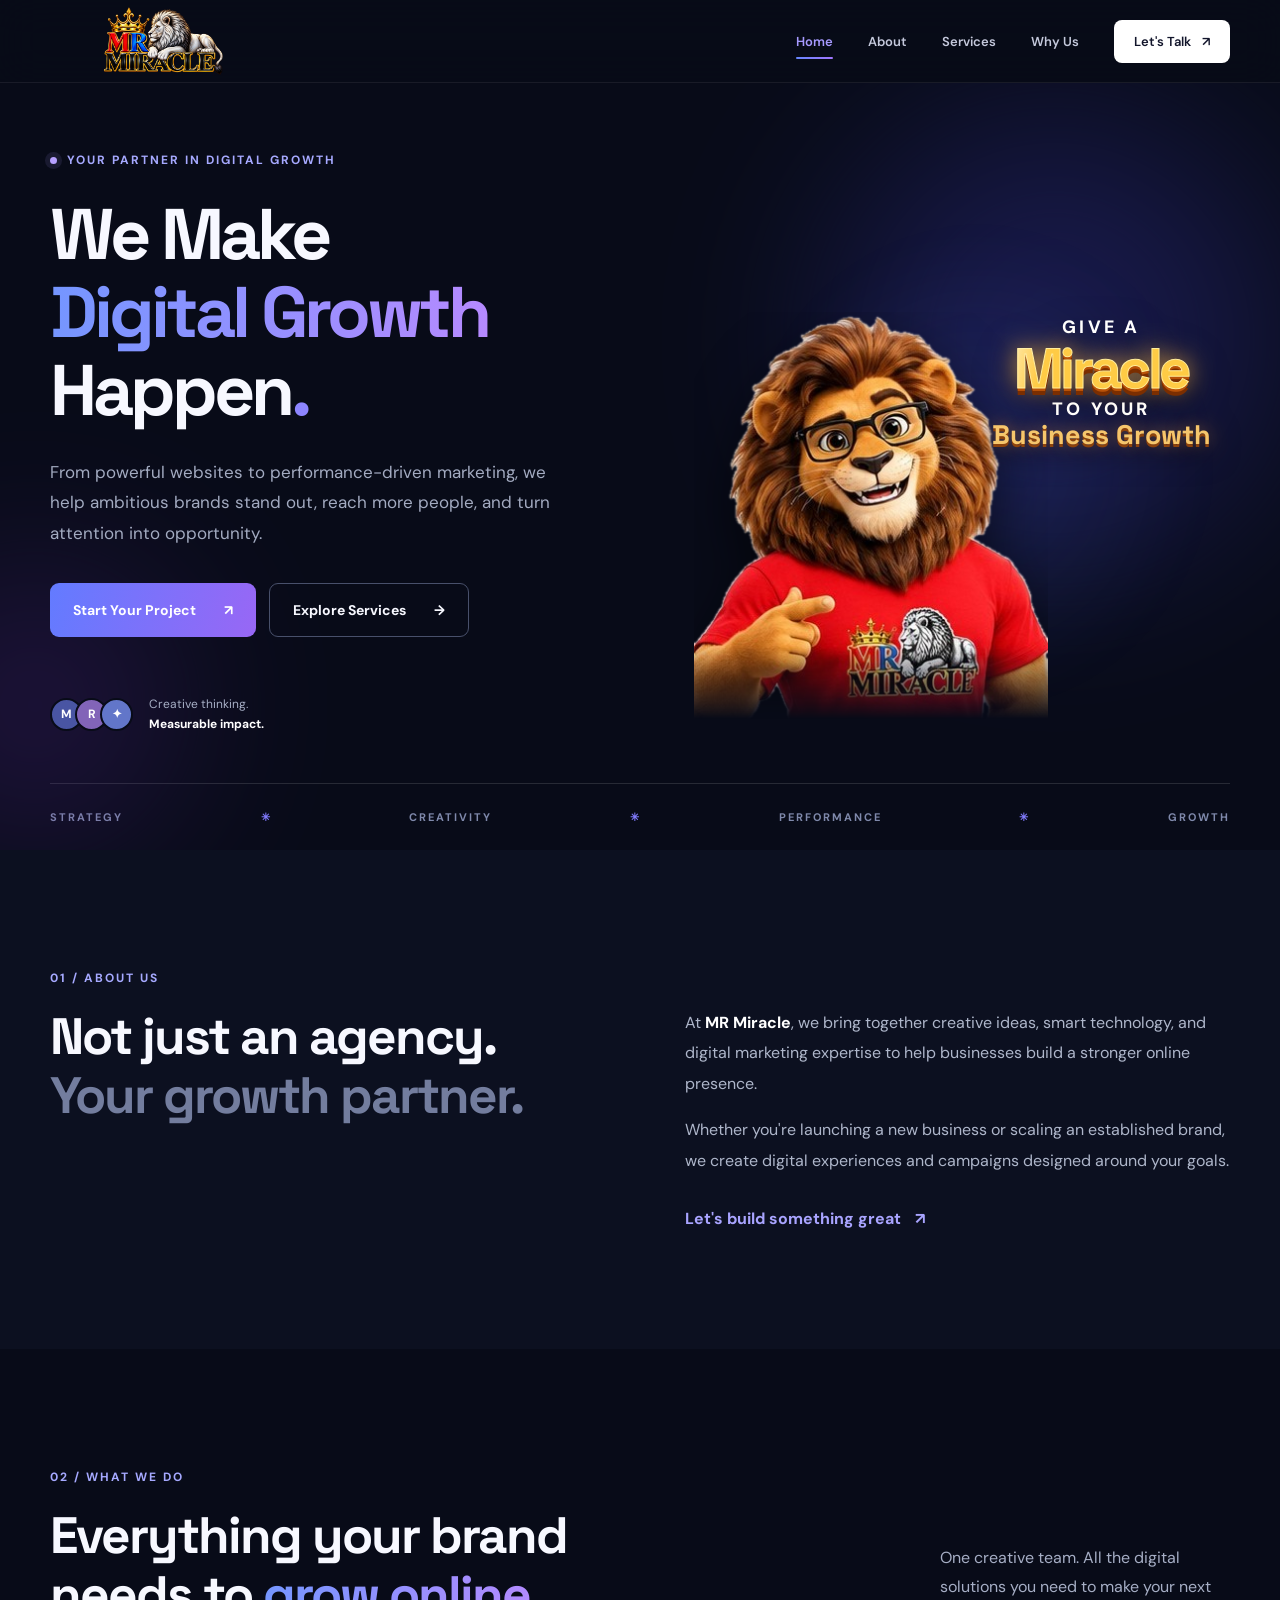
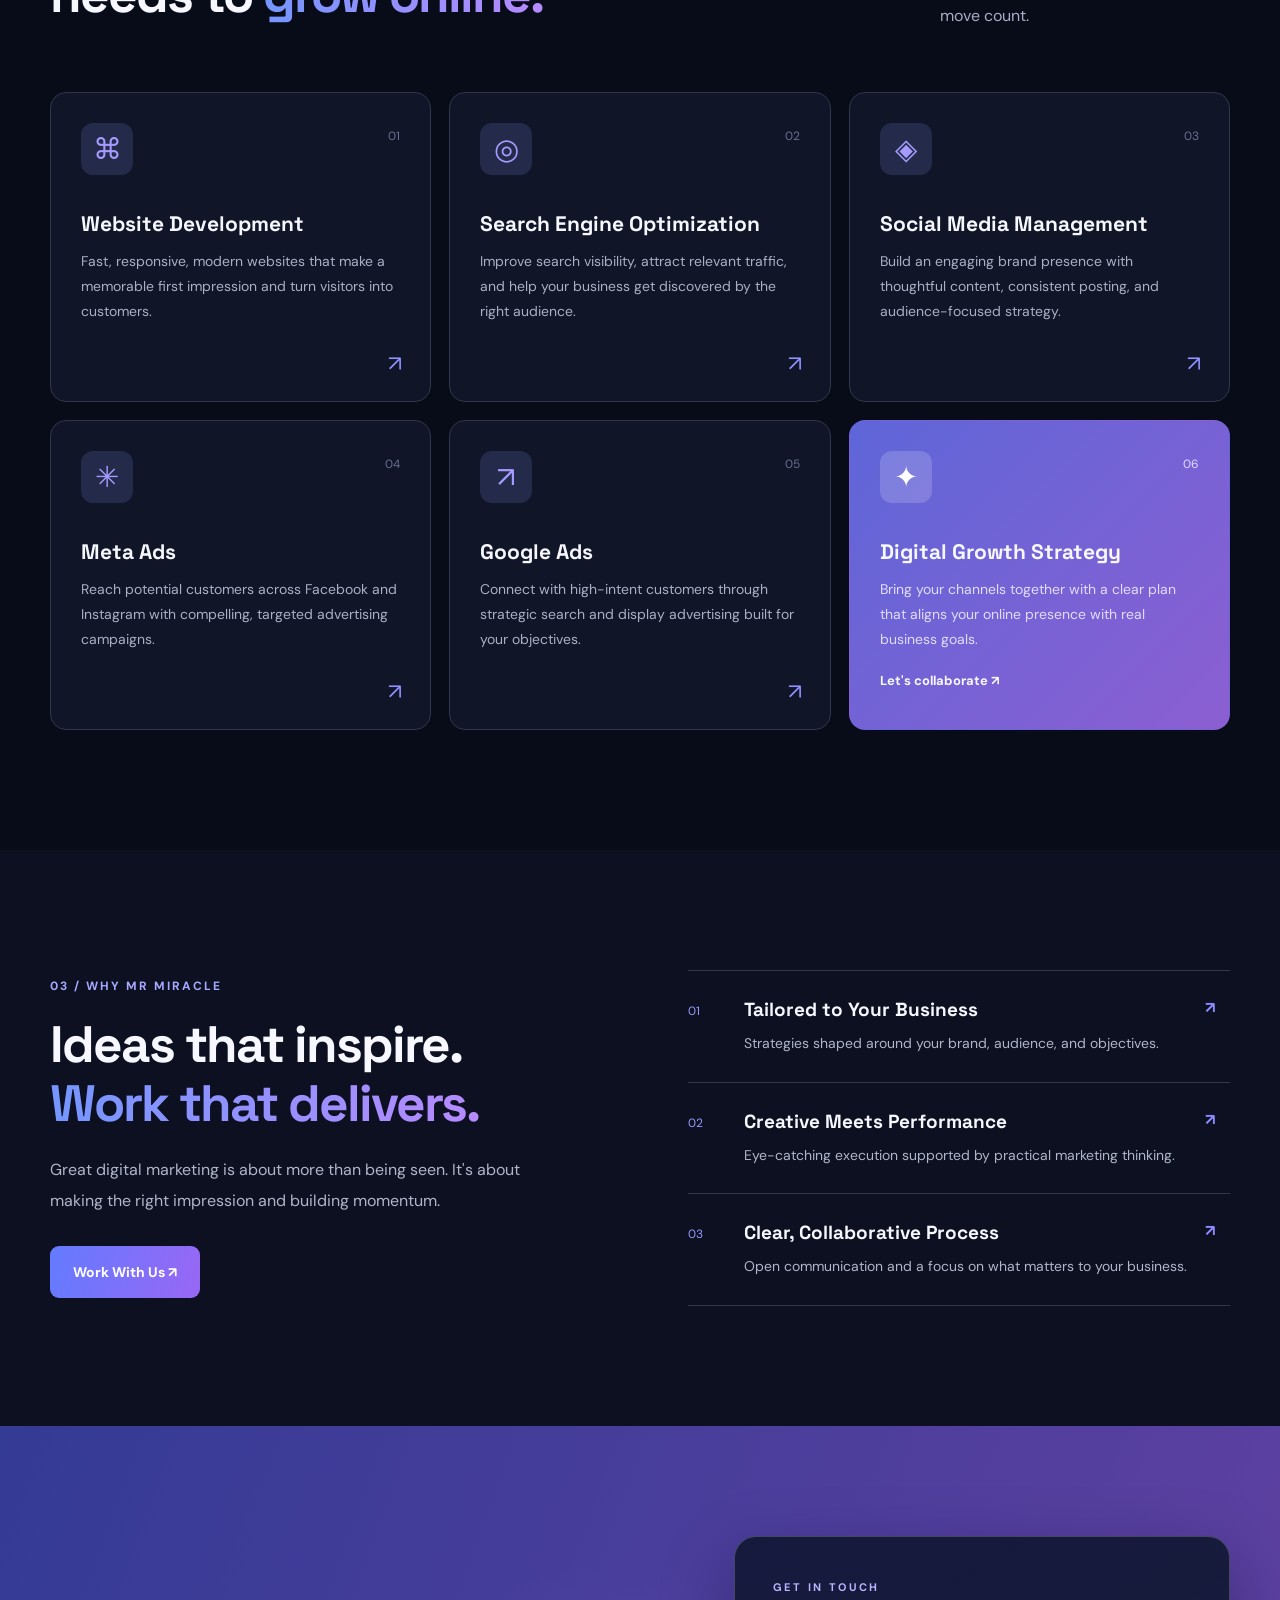
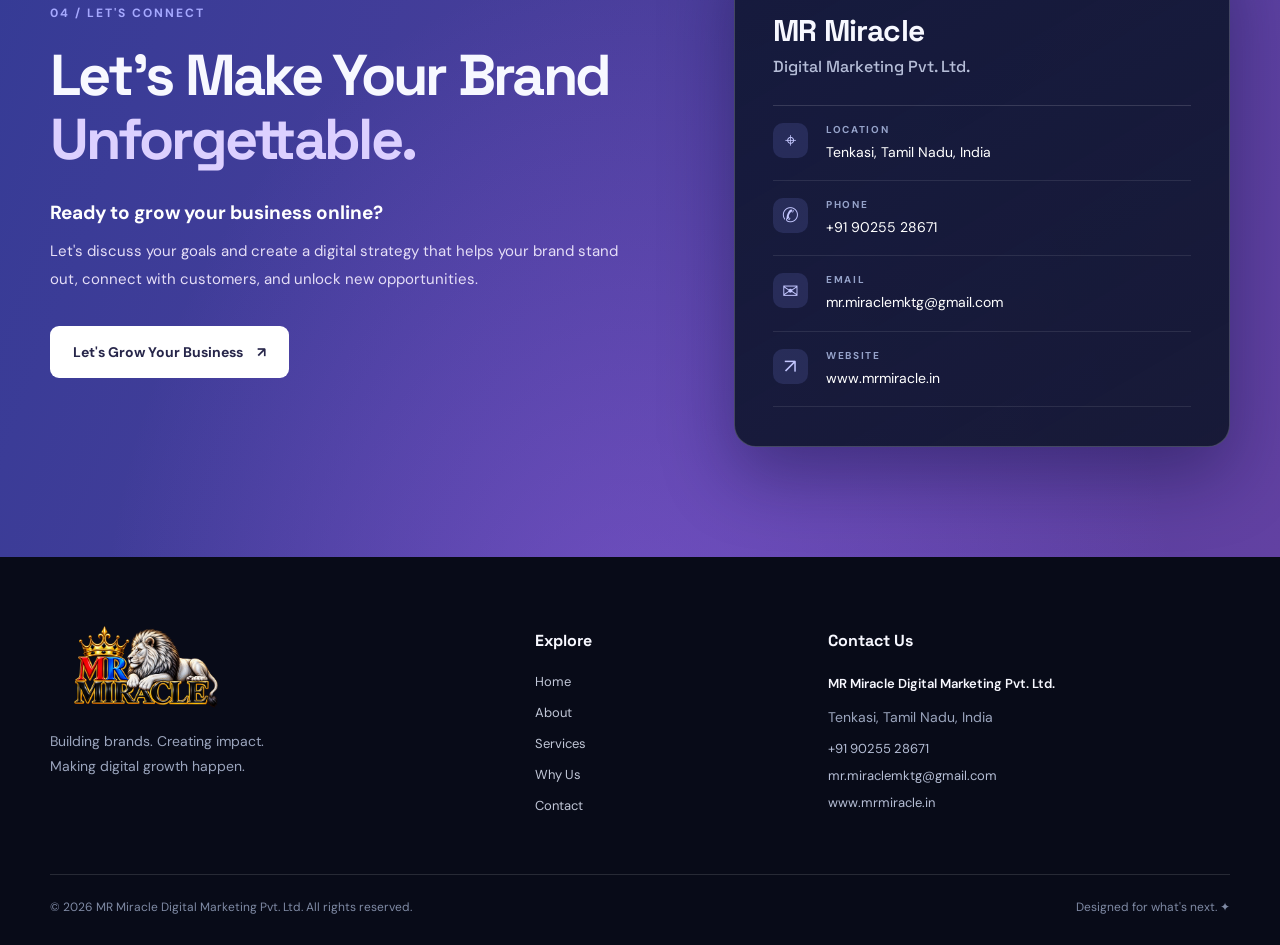
==== index.html @ 0c482221 "changed" ====
<!DOCTYPE html>
<html lang="en">
<head>
  <meta charset="UTF-8">
  <meta name="viewport" content="width=device-width, initial-scale=1.0">
  <meta name="description" content="MR Miracle delivers website development, SEO, social media management, Meta Ads and Google Ads services.">
  <title>MR Miracle | Digital Marketing Agency</title>
  
<link rel="icon" type="image/png" href="/favicon.png">
<link rel="shortcut icon" href="/favicon.png">

  <link rel="preconnect" href="https://fonts.googleapis.com">
  <link rel="preconnect" href="https://fonts.gstatic.com" crossorigin>
  <link href="https://fonts.googleapis.com/css2?family=DM+Sans:wght@400;500;600;700&family=Space+Grotesk:wght@400;500;600;700&display=swap" rel="stylesheet">
  <link rel="stylesheet" href="style.css">
</head>

<body>

  <!-- HEADER -->
  <header class="header">
    <div class="container nav">

      <a href="#home" class="logo">
        <img src="mrlogo.png" alt="MR Miracle Logo" class="brand-logo">
      </a>

      <input type="checkbox" id="menu-toggle" class="menu-toggle">

      <label for="menu-toggle" class="hamburger" aria-label="Toggle navigation">
        <span></span>
        <span></span>
        <span></span>
      </label>

      <nav>
<a aria-current="page" class="active" href="index.html">Home</a>
<a class="" href="about.html">About</a>
<a class="" href="services.html">Services</a>
<a class="" href="why-us.html">Why Us</a>
<a class="nav-cta" href="contact.html">Let's Talk <span>↗</span></a>
</nav>



    </div>
  </header>

  <main>

    <!-- HERO SECTION -->
    <section class="hero" id="home">
      <div class="glow glow-one"></div>
      <div class="glow glow-two"></div>

      <div class="container hero-grid">

        <div class="hero-copy">

          <div class="eyebrow">
            <span class="live-dot"></span>
            YOUR PARTNER IN DIGITAL GROWTH
          </div>

          <h1>
            We Make<br>
            <span class="gradient-text">Digital Growth</span><br>
            Happen<span class="period">.</span>
          </h1>

          <p>
            From powerful websites to performance-driven marketing,
            we help ambitious brands stand out, reach more people,
            and turn attention into opportunity.
          </p>

          <div class="hero-actions">
            <a class="btn btn-primary" href="#contact">
              Start Your Project <span>↗</span>
            </a>

            <a class="btn btn-outline" href="#services">
              Explore Services <span>→</span>
            </a>
          </div>

          <div class="hero-bottom">
            <span class="avatars">
              <b>M</b>
              <b>R</b>
              <b>✦</b>
            </span>

            <span>
              Creative thinking.<br>
              <strong>Measurable impact.</strong>
            </span>
          </div>

        </div>

        <!-- CLEAN MASCOT INTRO: full character, separate light and editable text -->
        <div class="hero-art miracle-sequence" role="img" aria-label="MR Miracle mascot appears, then a glow reveals Give a Miracle to Your Business Growth">
          <div class="miracle-halo" aria-hidden="true"></div>
          <div class="miracle-character">
            <img class="miracle-body" src="[data-uri]" alt="" fetchpriority="high">
          </div>
          <div class="miracle-magic" aria-hidden="true">
            <span class="miracle-core"></span><span class="miracle-ring"></span>
            <span class="miracle-star star-a">✦</span><span class="miracle-star star-b">✧</span><span class="miracle-star star-c">✦</span>
          </div>
          <div class="miracle-message"><span>Give a</span><strong>Miracle</strong><span>to your</span><b>Business Growth</b></div>
        </div>

      </div>

      <div class="container hero-footnote">
        <span>STRATEGY</span>
        <span>✳</span>
        <span>CREATIVITY</span>
        <span>✳</span>
        <span>PERFORMANCE</span>
        <span>✳</span>
        <span>GROWTH</span>
      </div>

    </section>

    <!-- ABOUT SECTION -->
    <section class="section about" id="about">

      <div class="container about-grid">

        <div>
          <div class="section-tag">01 / ABOUT US</div>

          <h2>
            Not just an agency.<br>
            <span class="muted">Your growth partner.</span>
          </h2>
        </div>

        <div>
          <p>
            At <strong>MR Miracle</strong>, we bring together
            creative ideas, smart technology, and digital
            marketing expertise to help businesses build
            a stronger online presence.
          </p>

          <p>
            Whether you're launching a new business or
            scaling an established brand, we create digital
            experiences and campaigns designed around your goals.
          </p>

          <a href="contact" class="text-link">
            Let's build something great <span>↗</span>
          </a>
        </div>

      </div>

    </section>

    <!-- SERVICES SECTION -->
    <section class="section services" id="services">

      <div class="container">

        <div class="section-heading">

          <div>
            <div class="section-tag">02 / WHAT WE DO</div>

            <h2>
              Everything your brand<br>
              needs to <span class="gradient-text">grow online.</span>
            </h2>
          </div>

          <p>
            One creative team. All the digital solutions
            you need to make your next move count.
          </p>

        </div>

        <div class="service-grid">

          <!-- SERVICE 1 -->
          <article class="service-card">
            <div class="service-icon">⌘</div>
            <span class="service-number">01</span>

            <h3>Website Development</h3>

            <p>
              Fast, responsive, modern websites that make
              a memorable first impression and turn
              visitors into customers.
            </p>

            <span class="card-arrow">↗</span>
          </article>

          <!-- SERVICE 2 -->
          <article class="service-card">
            <div class="service-icon">◎</div>
            <span class="service-number">02</span>

            <h3>Search Engine Optimization</h3>

            <p>
              Improve search visibility, attract relevant
              traffic, and help your business get discovered
              by the right audience.
            </p>

            <span class="card-arrow">↗</span>
          </article>

          <!-- SERVICE 3 -->
          <article class="service-card">
            <div class="service-icon">◈</div>
            <span class="service-number">03</span>

            <h3>Social Media Management</h3>

            <p>
              Build an engaging brand presence with
              thoughtful content, consistent posting,
              and audience-focused strategy.
            </p>

            <span class="card-arrow">↗</span>
          </article>

          <!-- SERVICE 4 -->
          <article class="service-card">
            <div class="service-icon">✳</div>
            <span class="service-number">04</span>

            <h3>Meta Ads</h3>

            <p>
              Reach potential customers across Facebook
              and Instagram with compelling, targeted
              advertising campaigns.
            </p>

            <span class="card-arrow">↗</span>
          </article>

          <!-- SERVICE 5 -->
          <article class="service-card">
            <div class="service-icon">↗</div>
            <span class="service-number">05</span>

            <h3>Google Ads</h3>

            <p>
              Connect with high-intent customers through
              strategic search and display advertising
              built for your objectives.
            </p>

            <span class="card-arrow">↗</span>
          </article>

          <!-- SERVICE 6 -->
          <article class="service-card feature-card">
            <div class="service-icon">✦</div>
            <span class="service-number">06</span>

            <h3>Digital Growth Strategy</h3>

            <p>
              Bring your channels together with a clear
              plan that aligns your online presence
              with real business goals.
            </p>

            <a href="contact">Let's collaborate ↗</a>
          </article>

        </div>

      </div>

    </section>

    <!-- WHY CHOOSE US -->
    <section class="section why" id="why-us">

      <div class="container why-grid">

        <div>
          <div class="section-tag">03 / WHY MR MIRACLE</div>

          <h2>
            Ideas that inspire.<br>
            <span class="gradient-text">Work that delivers.</span>
          </h2>

          <p>
            Great digital marketing is about more than being seen.
            It's about making the right impression
            and building momentum.
          </p>

          <a href="contact" class="btn btn-primary">
            Work With Us ↗
          </a>
        </div>

        <div class="benefits">

          <div class="benefit">
            <span>01</span>
            <div>
              <h3>Tailored to Your Business</h3>
              <p>
                Strategies shaped around your brand,
                audience, and objectives.
              </p>
            </div>
            <b>↗</b>
          </div>

          <div class="benefit">
            <span>02</span>
            <div>
              <h3>Creative Meets Performance</h3>
              <p>
                Eye-catching execution supported by
                practical marketing thinking.
              </p>
            </div>
            <b>↗</b>
          </div>

          <div class="benefit">
            <span>03</span>
            <div>
              <h3>Clear, Collaborative Process</h3>
              <p>
                Open communication and a focus on
                what matters to your business.
              </p>
            </div>
            <b>↗</b>
          </div>

        </div>

      </div>

    </section>

   <main><div class="container"></div><section aria-labelledby="contact-title" class="cta-section" id="contact">
<div class="container contact-layout">
<div class="contact-intro">
<div class="section-tag">04 / LET'S CONNECT</div>
<h2 id="contact-title">Let's Make Your Brand <span>Unforgettable.</span></h2>
<p class="contact-question">Ready to grow your business online?</p>
<p class="contact-description">Let's discuss your goals and create a digital strategy that helps your brand stand out, connect with customers, and unlock new opportunities.</p>
<div class="contact-actions">
<a class="btn btn-light" href="contact.html">Let's Grow Your Business <span aria-hidden="true">↗</span></a>

</div>
</div>
<div class="contact-card">
<span class="contact-card-label">GET IN TOUCH</span>
<h3>MR Miracle <span>Digital Marketing Pvt. Ltd.</span></h3>
<div class="contact-details">
<div class="contact-detail"><span aria-hidden="true" class="contact-detail-icon">⌖</span><div><span class="contact-detail-label">LOCATION</span><p>Tenkasi, Tamil Nadu, India</p></div></div>
<div class="contact-detail"><span aria-hidden="true" class="contact-detail-icon">✆</span><div><span class="contact-detail-label">PHONE</span><a href="tel:+919025528671">+91 90255 28671</a></div></div>
<div class="contact-detail"><span aria-hidden="true" class="contact-detail-icon">✉</span><div><span class="contact-detail-label">EMAIL</span><a href="mailto:mr.miraclemktg@gmail.com">mr.miraclemktg@gmail.com</a></div></div>
<div class="contact-detail"><span aria-hidden="true" class="contact-detail-icon">↗</span><div><span class="contact-detail-label">WEBSITE</span><a href="https://www.mrmiracle.in" rel="noopener noreferrer" target="_blank">www.mrmiracle.in</a></div></div>
</div>
</div>
</div>
</section></main>

  </main>

  <!-- FOOTER -->
  <footer>
    <div class="container footer-main">
      <div class="footer-brand">
        <a href="#home" class="logo"><img src="mrlogo.png" alt="MR Miracle Logo" class="brand-logo"></a>
        <p>Building brands. Creating impact.<br>Making digital growth happen.</p>
      </div>
      <div class="footer-navigation">
        <h3>Explore</h3>
        <div class="footer-links">
          <a href="#home">Home</a>
          <a href="#about">About</a>
          <a href="#services">Services</a>
          <a href="#why-us">Why Us</a>
          <a href="#contact">Contact</a>
        </div>
      </div>
      <div class="footer-contact">
        <h3>Contact Us</h3>
        <strong>MR Miracle Digital Marketing Pvt. Ltd.</strong>
        <p>Tenkasi, Tamil Nadu, India</p>
        <a href="tel:+919025528671">+91 90255 28671</a>
        <a href="mailto:mr.miraclemktg@gmail.com">mr.miraclemktg@gmail.com</a>
        <a href="https://www.mrmiracle.in" target="_blank" rel="noopener noreferrer">www.mrmiracle.in</a>
      </div>
    </div>
    <div class="container footer-bottom">
      <span>© 2026 MR Miracle Digital Marketing Pvt. Ltd. All rights reserved.</span>
      <span>Designed for what's next. ✦</span>
    </div>
  </footer>


  <!-- Highlight the current section in the navigation -->
  <script>
    (() => {
      const links = [...document.querySelectorAll('.header nav a[href^="#"]')];
      const sections = links.map(link => document.querySelector(link.getAttribute('href')));
      const menuToggle = document.getElementById('menu-toggle');

      function updateActiveLink() {
        const position = window.scrollY + 90 + window.innerHeight * 0.25;
        let activeIndex = 0;

        sections.forEach((section, index) => {
          if (section && section.offsetTop <= position) activeIndex = index;
        });

        if (window.innerHeight + window.scrollY >= document.documentElement.scrollHeight - 5) {
          activeIndex = sections.length - 1;
        }

        links.forEach((link, index) => {
          const isActive = index === activeIndex;
          link.classList.toggle('active', isActive);
          if (isActive) link.setAttribute('aria-current', 'location');
          else link.removeAttribute('aria-current');
        });
      }

      links.forEach(link => {
        link.addEventListener('click', () => {
          if (menuToggle) menuToggle.checked = false;
          links.forEach(item => {
            item.classList.toggle('active', item === link);
            item.removeAttribute('aria-current');
          });
          link.setAttribute('aria-current', 'location');
        });
      });

      window.addEventListener('scroll', updateActiveLink, { passive: true });
      window.addEventListener('resize', updateActiveLink);
      window.addEventListener('load', updateActiveLink);
      updateActiveLink();
    })();
  </script>

</body>
</html>
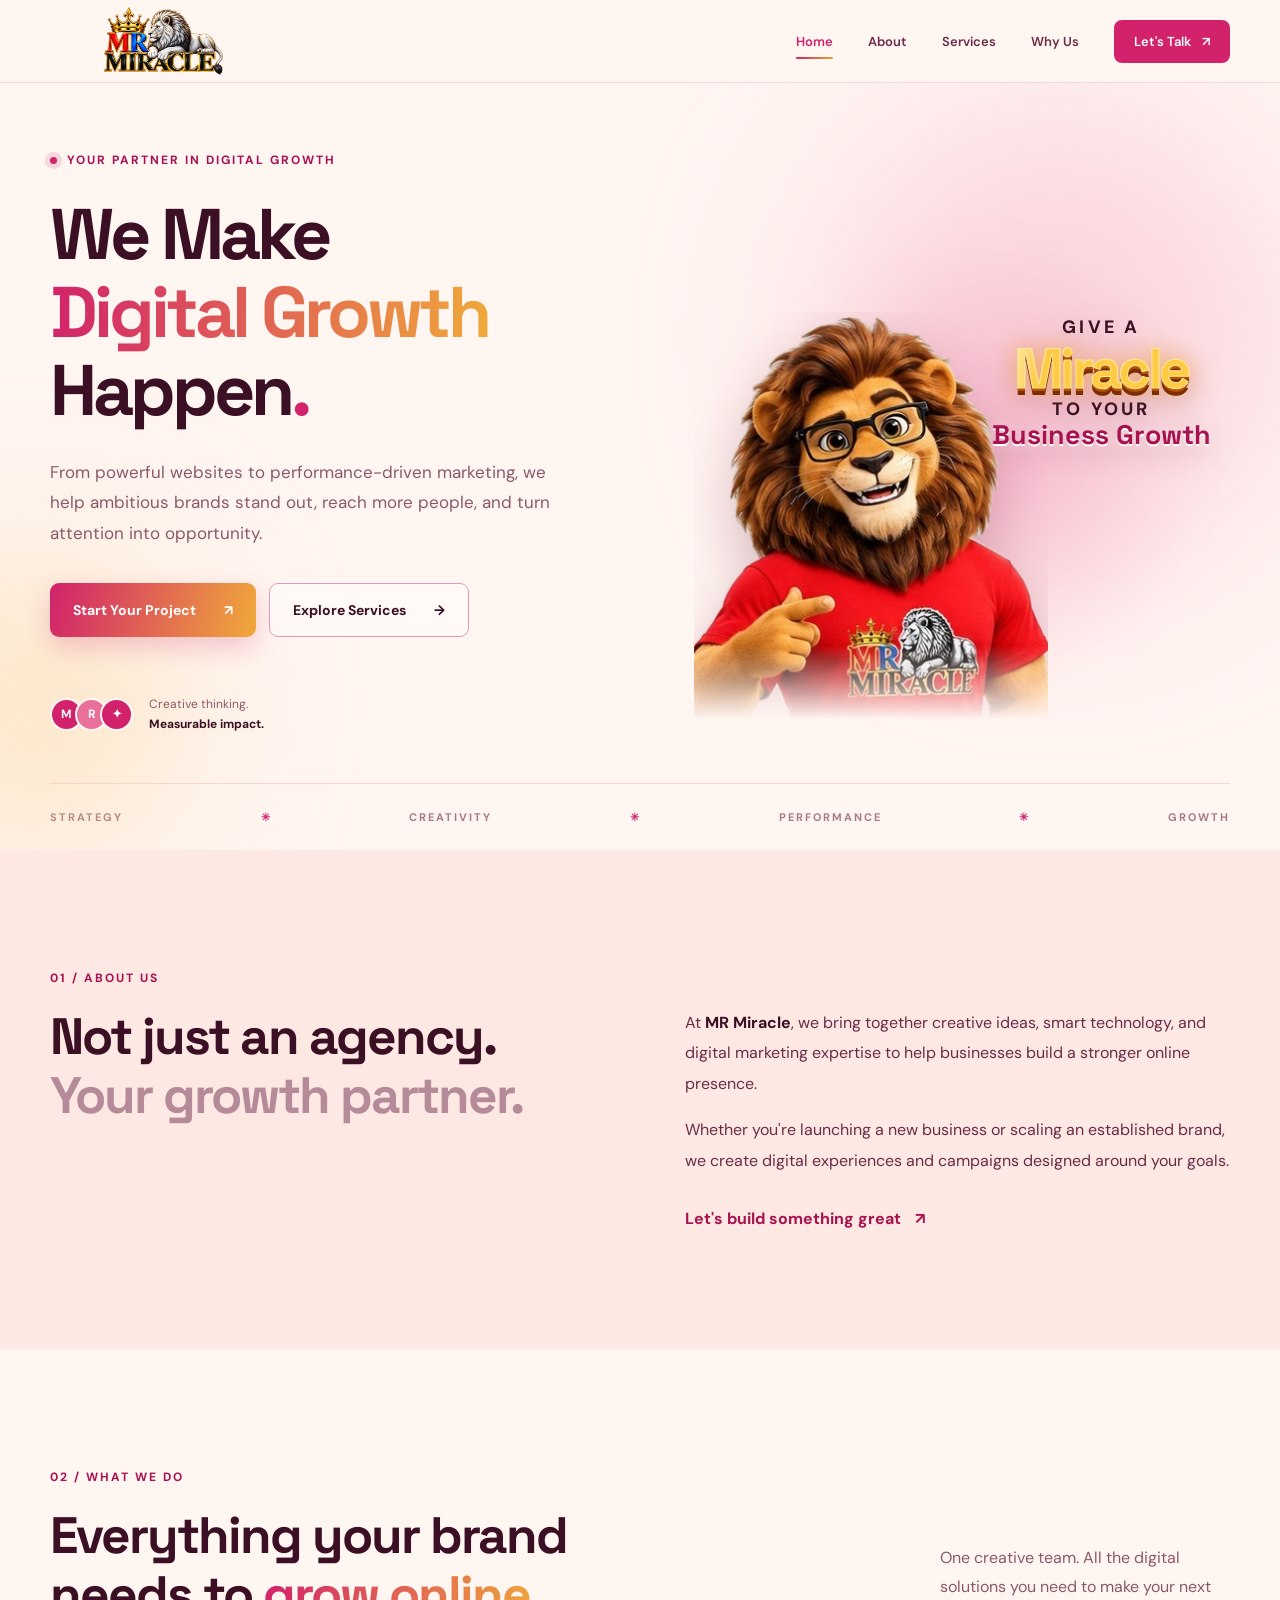
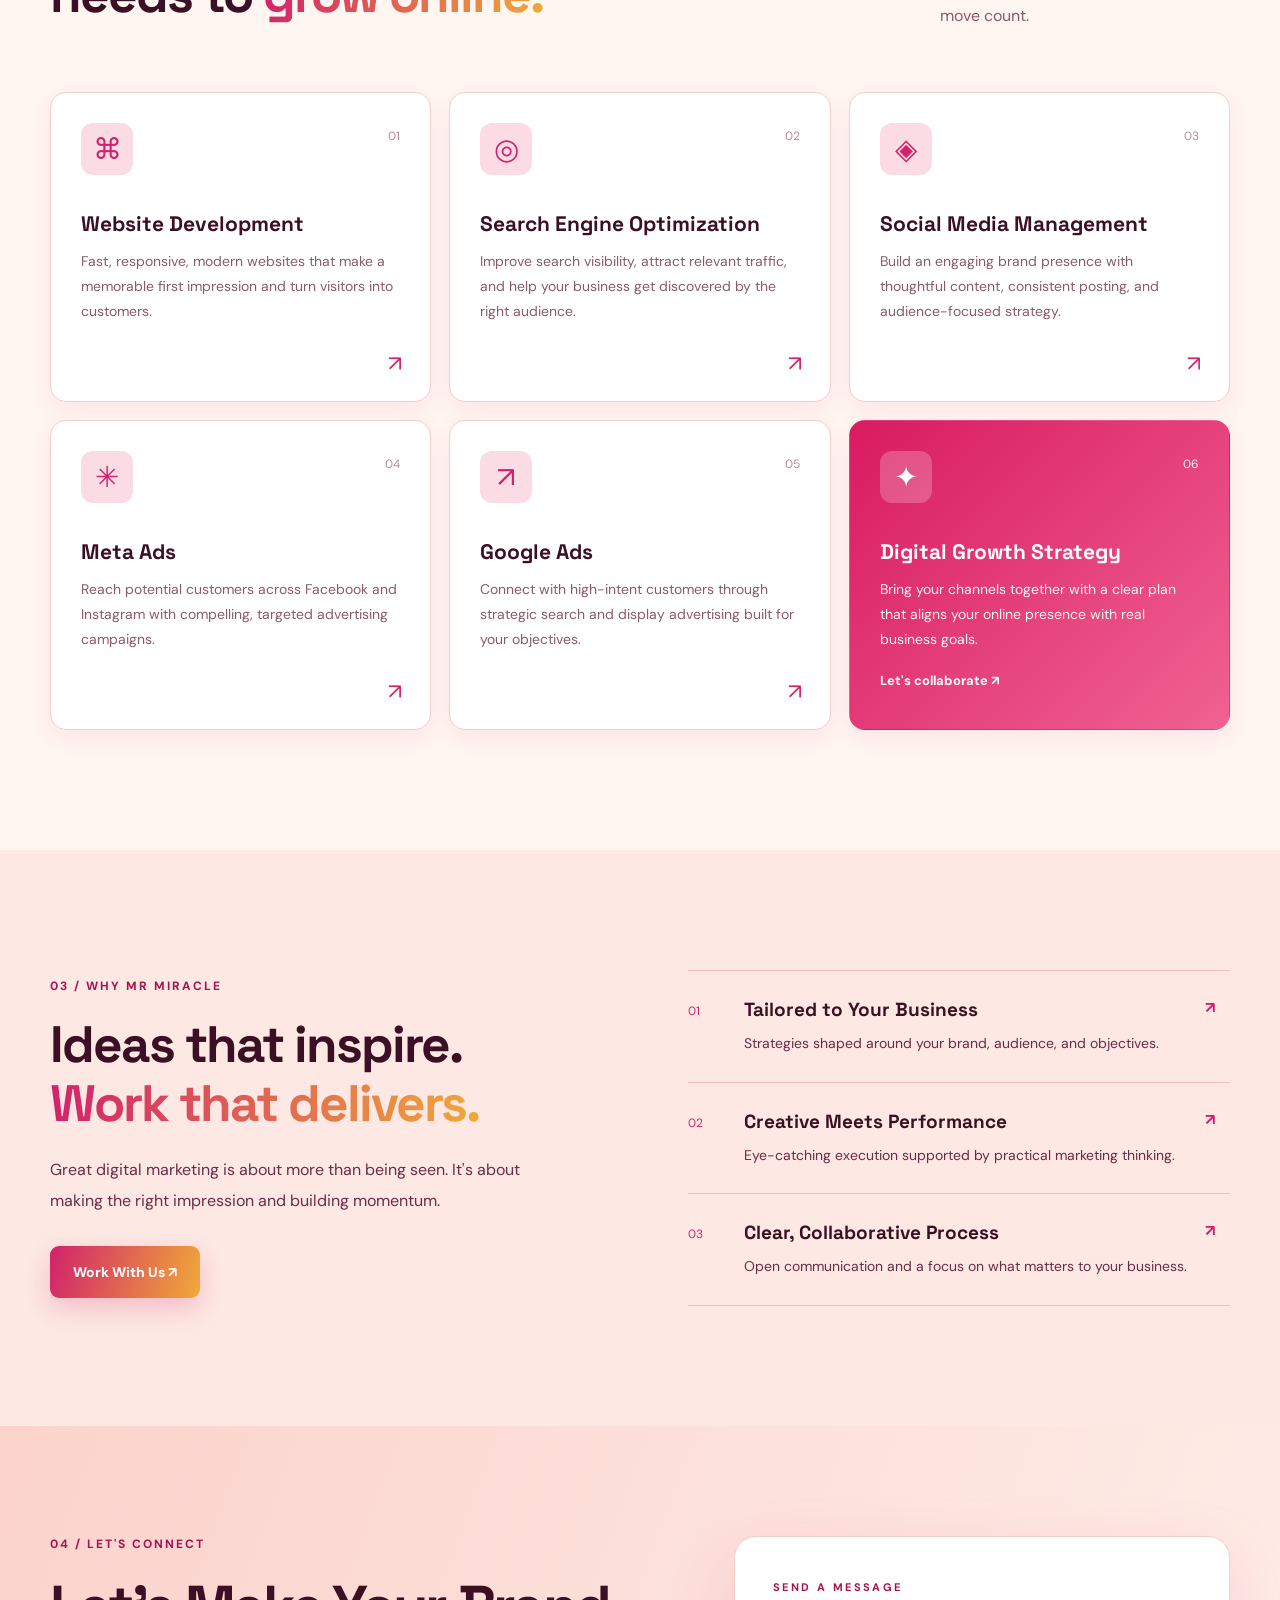
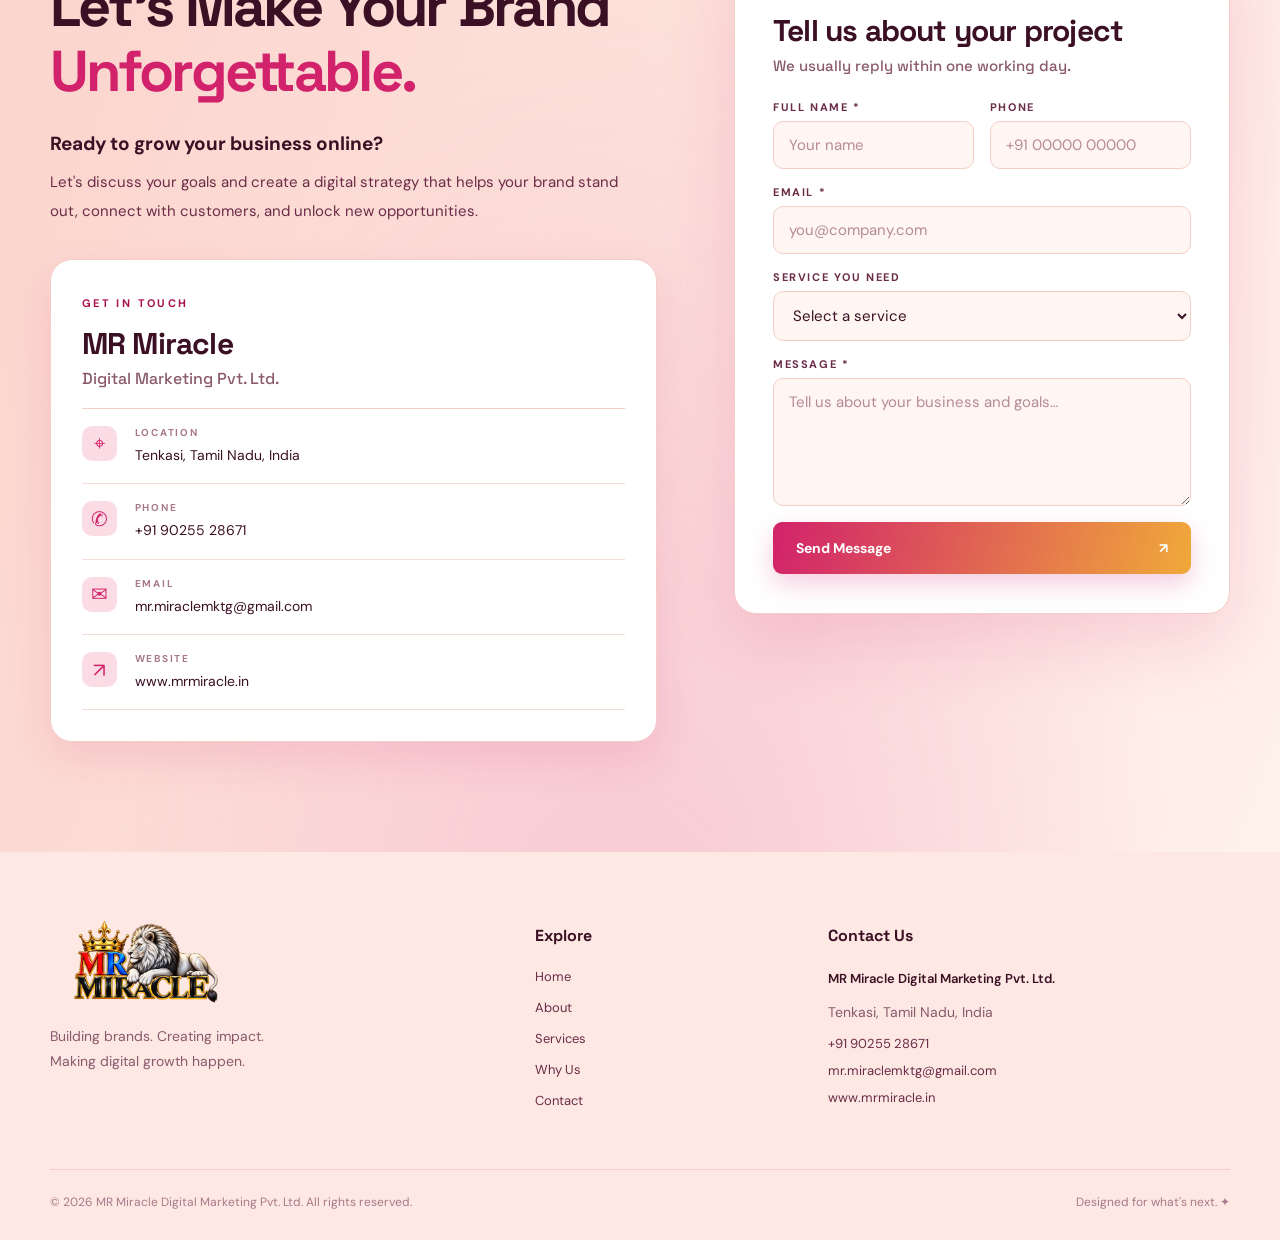
==== commit af6fca34: "changed" ====
--- a/index.html
+++ b/index.html
@@ -365,11 +365,6 @@
 <h2 id="contact-title">Let's Make Your Brand <span>Unforgettable.</span></h2>
 <p class="contact-question">Ready to grow your business online?</p>
 <p class="contact-description">Let's discuss your goals and create a digital strategy that helps your brand stand out, connect with customers, and unlock new opportunities.</p>
-<div class="contact-actions">
-<a class="btn btn-light" href="contact.html">Let's Grow Your Business <span aria-hidden="true">↗</span></a>
-
-</div>
-</div>
 <div class="contact-card">
 <span class="contact-card-label">GET IN TOUCH</span>
 <h3>MR Miracle <span>Digital Marketing Pvt. Ltd.</span></h3>
@@ -381,6 +376,38 @@
 </div>
 </div>
 </div>
+<div class="contact-form-card">
+<span class="contact-card-label">SEND A MESSAGE</span>
+<h3>Tell us about your project <span>We usually reply within one working day.</span></h3>
+<p class="form-success" id="form-success" role="status" hidden>Thank you! Your message has been sent. We'll be in touch soon.</p>
+<form class="contact-form" action="https://formsubmit.co/mr.miraclemktg@gmail.com" method="POST">
+<input type="hidden" name="_subject" value="New enquiry from the MR Miracle website">
+<input type="hidden" name="_template" value="table">
+<input type="hidden" name="_captcha" value="false">
+<input type="hidden" name="_next" value="https://www.mrmiracle.in/contact.html?sent=1">
+<input type="text" name="_honey" tabindex="-1" autocomplete="off" style="display:none" aria-hidden="true">
+<div class="form-row">
+<label class="form-field"><span>Full name *</span><input type="text" name="name" placeholder="Your name" required autocomplete="name"></label>
+<label class="form-field"><span>Phone</span><input type="tel" name="phone" placeholder="+91 00000 00000" autocomplete="tel"></label>
+</div>
+<label class="form-field"><span>Email *</span><input type="email" name="email" placeholder="you@company.com" required autocomplete="email"></label>
+<label class="form-field"><span>Service you need</span>
+<select name="service">
+<option value="">Select a service</option>
+<option>Website Development</option>
+<option>Search Engine Optimization</option>
+<option>Social Media Management</option>
+<option>Meta Ads</option>
+<option>Google Ads</option>
+<option>Digital Growth Strategy</option>
+<option>Not sure yet</option>
+</select></label>
+<label class="form-field"><span>Message *</span><textarea name="message" rows="5" placeholder="Tell us about your business and goals…" required></textarea></label>
+<button class="btn btn-primary form-submit" type="submit">Send Message <span aria-hidden="true">↗</span></button>
+</form>
+</div>
+</div>
+
 </section></main>
 
   </main>
@@ -463,5 +490,5 @@
     })();
   </script>
 
-</body>
+<script>if(/[?&]sent=1/.test(location.search)){var s=document.getElementById("form-success");if(s){s.hidden=false;s.scrollIntoView({block:"center"});}}</script></body>
 </html>
--- a/style.css
+++ b/style.css
@@ -1,13 +1,20 @@
 @import url('https://fonts.googleapis.com/css2?family=DM+Sans:wght@400;500;600;700&family=Space+Grotesk:wght@400;500;600;700;800;900&display=swap');
 
+/* =====================================================
+   THEME: PINK + GOLD (soap-box palette)
+   Change the colours below to re-theme the whole site.
+   ===================================================== */
 :root {
-  --bg: #080b18;
-  --panel: #111629;
-  --line: #283048;
-  --text: #f7f8ff;
-  --muted: #a3abc1;
-  --blue: #6686ff;
-  --purple: #a276ff;
+  --bg: #fff5f1;          /* page background (warm blush cream) */
+  --bg-alt: #fde8e3;      /* alternate sections */
+  --panel: #ffffff;       /* cards */
+  --line: #f3cfc7;        /* borders */
+  --text: #3b1024;        /* main text (deep wine) */
+  --text-soft: #6b2c47;   /* secondary text */
+  --muted: #8a5a6c;       /* muted text */
+  --pink: #d1226b;        /* primary accent (box magenta-pink) */
+  --gold: #e3a52b;        /* secondary accent (foil gold) */
+  --accent-dark: #a8124f; /* deep magenta for links / small accents */
 }
 
 * {
@@ -42,9 +49,9 @@
   position: sticky;
   top: 0;
   z-index: 10;
-  background: #080b18e8;
+  background: #fff5f1eb;
   backdrop-filter: blur(20px);
-  border-bottom: 1px solid #ffffff12;
+  border-bottom: 1px solid #d1226b26;
 }
 
 .nav {
@@ -77,23 +84,24 @@
 
 .nav nav > a {
   font-size: 13px;
-  color: #c4c9dc;
+  color: var(--text-soft);
   font-weight: 600;
 }
 
 .nav nav > a:hover {
-  color: white;
+  color: var(--pink);
 }
 
 .nav .nav-cta {
-  background: white;
-  color: #12152b;
+  background: var(--pink);
+  color: #fff;
   padding: 13px 20px;
   border-radius: 8px;
 }
 
 .nav .nav-cta:hover {
-  color: #12152b;
+  color: #fff;
+  background: var(--accent-dark);
 }
 
 .nav-cta span {
@@ -118,13 +126,13 @@
   filter: blur(95px);
   pointer-events: none;
   border-radius: 50%;
-  opacity: .3;
+  opacity: .5;
 }
 
 .glow-one {
   width: 450px;
   height: 450px;
-  background: #3e3cbb;
+  background: #f6b3c8;
   top: 30px;
   right: 0;
 }
@@ -132,7 +140,7 @@
 .glow-two {
   width: 270px;
   height: 270px;
-  background: #612ca3;
+  background: #f9d089;
   bottom: 10px;
   left: -100px;
 }
@@ -151,7 +159,7 @@
   font-size: 12px;
   font-weight: 700;
   letter-spacing: 2px;
-  color: #a6a9ff;
+  color: var(--accent-dark);
 }
 
 .eyebrow {
@@ -164,8 +172,8 @@
   height: 7px;
   width: 7px;
   border-radius: 50%;
-  background: #b6a0ff;
-  box-shadow: 0 0 0 5px #aa9bff1b;
+  background: var(--pink);
+  box-shadow: 0 0 0 5px #d1226b26;
 }
 
 .hero h1,
@@ -182,14 +190,14 @@
 }
 
 .gradient-text {
-  background: linear-gradient(95deg, #7496ff, #b68aff);
+  background: linear-gradient(95deg, #d1226b, #f0a93a);
   background-clip: text;
   -webkit-background-clip: text;
   color: transparent;
 }
 
 .period {
-  color: #8d85ff;
+  color: var(--pink);
 }
 
 .hero-copy > p {
@@ -215,7 +223,7 @@
   border-radius: 9px;
   font-size: 14px;
   font-weight: 700;
-  transition: transform .2s;
+  transition: transform .2s, box-shadow .2s;
 }
 
 .btn:hover {
@@ -223,12 +231,15 @@
 }
 
 .btn-primary {
-  background: linear-gradient(105deg, #637bff, #9867f5);
+  background: linear-gradient(105deg, #d1226b, #f0a93a);
   color: white;
+  box-shadow: 0 10px 24px #d1226b38;
 }
 
 .btn-outline {
-  border: 1px solid #48506b;
+  border: 1px solid #e49ab5;
+  color: var(--text);
+  background: #ffffff80;
 }
 
 .hero-bottom {
@@ -236,13 +247,13 @@
   align-items: center;
   gap: 16px;
   margin-top: 58px;
-  color: #a6aec5;
+  color: var(--muted);
   font-size: 12px;
   line-height: 1.6;
 }
 
 .hero-bottom strong {
-  color: white;
+  color: var(--text);
 }
 
 .avatars {
@@ -258,32 +269,32 @@
   height: 33px;
   border: 2px solid var(--bg);
   border-radius: 50%;
-  background: #4955a3;
+  background: #d1226b;
   color: white;
 }
 
 .avatars b:nth-child(2) {
-  background: #8264b8;
+  background: #e8709b;
 }
 
 .avatars b:nth-child(3) {
-  background: #6276c9;
+  background: #d1226b;
 }
 
 .hero-footnote {
   margin-top: 40px;
   padding: 26px 0;
-  border-top: 1px solid #ffffff20;
+  border-top: 1px solid #d1226b26;
   display: flex;
   justify-content: space-between;
-  color: #7f89ab;
+  color: #a8798a;
   font-size: 11px;
   letter-spacing: 2px;
   font-weight: 700;
 }
 
 .hero-footnote span:nth-child(even) {
-  color: #827cff;
+  color: var(--pink);
 }
 
 /* ABOUT */
@@ -293,7 +304,7 @@
 }
 
 .about {
-  background: #0c1020;
+  background: var(--bg-alt);
 }
 
 .about-grid {
@@ -310,12 +321,12 @@
 }
 
 .muted {
-  color: #737d9e;
+  color: #b58a99;
 }
 
 .about-grid p,
 .why-grid p {
-  color: #aeb6ca;
+  color: var(--text-soft);
   font-size: 16px;
   line-height: 1.9;
 }
@@ -325,12 +336,12 @@
 }
 
 .about-grid strong {
-  color: white;
+  color: var(--text);
 }
 
 .text-link {
   display: inline-block;
-  color: #a9a4ff;
+  color: var(--accent-dark);
   font-weight: 700;
   margin-top: 16px;
 }
@@ -352,7 +363,7 @@
 .section-heading > p {
   max-width: 290px;
   line-height: 1.8;
-  color: #a6aec5;
+  color: var(--muted);
 }
 
 .service-grid {
@@ -365,15 +376,17 @@
   position: relative;
   min-height: 310px;
   padding: 30px;
-  border: 1px solid #30374d;
-  background: #101527;
+  border: 1px solid var(--line);
+  background: var(--panel);
   border-radius: 16px;
-  transition: transform .25s, border-color .25s;
+  box-shadow: 0 8px 24px #d1226b12;
+  transition: transform .25s, border-color .25s, box-shadow .25s;
 }
 
 .service-card:hover {
   transform: translateY(-6px);
-  border-color: #8e83ff;
+  border-color: #e8709b;
+  box-shadow: 0 16px 36px #d1226b26;
 }
 
 .service-icon {
@@ -381,8 +394,8 @@
   place-items: center;
   width: 52px;
   height: 52px;
-  background: #242b4a;
-  color: #a59bff;
+  background: #fbdbe4;
+  color: var(--pink);
   border-radius: 12px;
   font-size: 29px;
 }
@@ -391,7 +404,7 @@
   position: absolute;
   top: 35px;
   right: 30px;
-  color: #68718e;
+  color: #b58a99;
   font-size: 12px;
 }
 
@@ -403,7 +416,7 @@
 .service-card p {
   font-size: 14px;
   line-height: 1.8;
-  color: #a9b0c6;
+  color: var(--muted);
   margin: 0;
 }
 
@@ -411,23 +424,27 @@
   position: absolute;
   bottom: 23px;
   right: 28px;
-  color: #8e91ff;
+  color: var(--pink);
   font-size: 22px;
 }
 
 .feature-card {
-  background: linear-gradient(135deg, #5e66d8, #8c5fd2);
+  background: linear-gradient(135deg, #d81b60, #f06292);
   border-color: transparent;
 }
 
+.feature-card h3 {
+  color: #fff;
+}
+
 .feature-card .service-icon {
-  background: #ffffff2b;
+  background: #ffffff38;
   color: white;
 }
 
 .feature-card .service-number,
 .feature-card p {
-  color: #e1dcff;
+  color: #fff5f1;
 }
 
 .feature-card a {
@@ -435,12 +452,13 @@
   margin-top: 20px;
   font-weight: 700;
   font-size: 13px;
+  color: #fff;
 }
 
 /* WHY CHOOSE US */
 
 .why {
-  background: #0c1020;
+  background: var(--bg-alt);
 }
 
 .why-grid {
@@ -459,17 +477,17 @@
   display: grid;
   grid-template-columns: 38px 1fr 25px;
   gap: 18px;
-  border-bottom: 1px solid #30374c;
+  border-bottom: 1px solid #efc3bf;
   padding: 26px 0;
 }
 
 .benefit:first-child {
-  border-top: 1px solid #30374c;
+  border-top: 1px solid #efc3bf;
 }
 
 .benefit > span {
   font-size: 12px;
-  color: #969bff;
+  color: var(--pink);
   padding-top: 6px;
 }
 
@@ -485,7 +503,7 @@
 }
 
 .benefit > b {
-  color: #8d8bff;
+  color: var(--pink);
 }
 
 /* CONTACT */
@@ -493,8 +511,8 @@
 .cta-section {
   padding: 110px 0;
   background:
-    radial-gradient(ellipse at 50% 120%, #a56afa66, transparent 60%),
-    linear-gradient(110deg, #343b95, #6241a2);
+    radial-gradient(ellipse at 50% 120%, #f5b6ccaa, transparent 60%),
+    linear-gradient(110deg, #fbd3cc, #fff1ec);
   text-align: center;
 }
 
@@ -506,29 +524,29 @@
 }
 
 .cta-inner h2 span {
-  color: #cfc7ff;
+  color: var(--pink);
 }
 
 .cta-inner p {
-  color: #e4def9;
+  color: var(--text-soft);
   max-width: 550px;
   margin: 0 auto 32px;
   line-height: 1.8;
 }
 
 .cta-inner .section-tag {
-  color: #dedaff;
+  color: var(--accent-dark);
 }
 
 .btn-light {
-  background: white;
-  color: #27264a;
+  background: var(--pink);
+  color: #fff;
 }
 
 .cta-inner small {
   display: block;
   margin-top: 18px;
-  color: #d4cce8;
+  color: var(--muted);
   font-size: 10px;
 }
 
@@ -536,6 +554,7 @@
 
 footer {
   padding-top: 65px;
+  background: var(--bg-alt);
 }
 
 .footer-main {
@@ -553,7 +572,7 @@
 
 .footer-main p {
   margin: 0;
-  color: #9ba5bd;
+  color: var(--muted);
   line-height: 1.8;
   font-size: 14px;
 }
@@ -564,16 +583,16 @@
   gap: 23px;
   flex-wrap: wrap;
   font-size: 13px;
-  color: #c1c7d7;
+  color: var(--text-soft);
 }
 
 .footer-bottom {
   display: flex;
   justify-content: space-between;
-  border-top: 1px solid #ffffff20;
+  border-top: 1px solid #d1226b26;
   padding: 24px 0 30px;
   font-size: 12px;
-  color: #7f8aa4;
+  color: #a8798a;
 }
 
 /* =====================================================
@@ -612,7 +631,7 @@
   left: 10%;
   top: 14%;
   border-radius: 50%;
-  background: radial-gradient(ellipse, #5275ff24, transparent 67%);
+  background: radial-gradient(ellipse, #f06a9a4d, transparent 67%);
   filter: blur(24px);
 }
 
@@ -633,7 +652,7 @@
   height: 100%;
   object-fit: contain;
   object-position: center bottom;
-  filter: drop-shadow(0 24px 28px #0009);
+  filter: drop-shadow(0 24px 28px #6b102f40);
   -webkit-mask-image: linear-gradient(to bottom, #000 82%, transparent 100%);
           mask-image: linear-gradient(to bottom, #000 82%, transparent 100%);
 }
@@ -666,7 +685,7 @@
   position: absolute;
   inset: 10%;
   border-radius: 50%;
-  background: radial-gradient(circle, #fff 0%, #bfe3ff 35%, transparent 70%);
+  background: radial-gradient(circle, #fff 0%, #ffe4a8 35%, transparent 70%);
   opacity: 0;
   animation: orb-flash 5s linear infinite;
 }
@@ -678,22 +697,22 @@
   background: #fff;
   box-shadow:
     0 0 12px 8px #fff,
-    0 0 38px 21px #8ecbff,
-    0 0 95px 50px #776affaa;
+    0 0 38px 21px #ffd27a,
+    0 0 95px 50px #e3a52baa;
 }
 
 .miracle-ring {
   position: absolute;
   inset: 3%;
-  border: 2px solid #a6dcff;
+  border: 2px solid #f0a93a;
   border-radius: 50%;
-  box-shadow: 0 0 18px #76b8ff;
+  box-shadow: 0 0 18px #e3a52b;
   animation: magic-ring 2s linear infinite;
 }
 
 .miracle-star {
   position: absolute;
-  color: #fff4b8;
+  color: #ffc83d;
   text-shadow: 0 0 12px #fff;
   font-size: 24px;
   animation: magic-star 2.8s ease-in-out infinite;
@@ -717,14 +736,14 @@
   text-align: center;
   line-height: 1.05;
   transform: translate(-50%, -50%);
-  filter: drop-shadow(0 6px 14px #0009);
+  filter: drop-shadow(0 6px 14px #6b102f38);
   pointer-events: none;
 }
 
 .miracle-message span {
   text-transform: uppercase;
   letter-spacing: .18em;
-  color: white;
+  color: var(--text);
   font-weight: 800;
   font-size: clamp(12px, 1.4vw, 18px);
 }
@@ -742,10 +761,10 @@
 .miracle-message b {
   font-family: 'Space Grotesk', sans-serif;
   font-weight: 800;
-  color: #f6c66c;
+  color: var(--accent-dark);
   font-size: clamp(19px, 2.1vw, 32px);
   white-space: nowrap;
-  text-shadow: 0 3px 0 #8c420c, 0 0 17px #ffab5488;
+  text-shadow: 0 2px 0 #ffffff, 0 0 17px #ffffffaa;
 }
 
 /* ---------- beam: light streak from the fingertip toward the text ---------- */
@@ -759,8 +778,8 @@
   height: 5px;
   margin-top: -2.5px;
   border-radius: 99px;
-  background: linear-gradient(90deg, #fff, #9fd4ff 40%, #8f7bff 75%, transparent);
-  box-shadow: 0 0 14px 3px #8ecbffaa;
+  background: linear-gradient(90deg, #fff, #f6c45a 40%, #d1226b 75%, transparent);
+  box-shadow: 0 0 14px 3px #e3a52baa;
   transform-origin: 0 50%;
   opacity: 0;
   pointer-events: none;
@@ -953,7 +972,7 @@
     display: block;
     width: 25px;
     height: 2px;
-    background: white;
+    background: var(--text);
   }
 
   .nav nav {
@@ -962,7 +981,9 @@
     top: 70px;
     left: 0;
     right: 0;
-    background: #11162a;
+    background: #ffffff;
+    border-bottom: 1px solid var(--line);
+    box-shadow: 0 14px 30px #d1226b26;
     padding: 24px;
     flex-direction: column;
     align-items: stretch;
@@ -1085,7 +1106,7 @@
 }
 
 .header .nav nav > a:not(.nav-cta).active {
-  color: #a69aff;
+  color: var(--pink);
 }
 
 .header .nav nav > a:not(.nav-cta)::after {
@@ -1096,7 +1117,7 @@
   width: 100%;
   height: 2px;
   border-radius: 2px;
-  background: linear-gradient(90deg, var(--blue), var(--purple));
+  background: linear-gradient(90deg, var(--pink), var(--gold));
   transform: scaleX(0);
   transform-origin: left;
   transition: transform 0.2s ease;
@@ -1107,7 +1128,7 @@
 }
 
 .header .nav .nav-cta.active {
-  background: linear-gradient(105deg, #6686ff, #a276ff);
+  background: linear-gradient(105deg, #d1226b, #f0a93a);
   color: #fff;
 }
 
@@ -1124,41 +1145,60 @@
 .cta-section { text-align:left; position:relative; overflow:hidden; }
 .contact-layout { display:grid; grid-template-columns:minmax(0,1.1fr) minmax(340px,.9fr); gap:clamp(36px,6vw,90px); align-items:center; position:relative; }
 .contact-intro h2 { font-family:'Space Grotesk',sans-serif; font-size:clamp(39px,4.5vw,65px); line-height:1.12; letter-spacing:-2.7px; margin:22px 0 28px; }
-.contact-intro h2 span { color:#dcd0ff; }
-.contact-question { font-weight:700; font-size:19px; color:#fff; margin:0 0 12px; }
-.contact-intro .contact-description { font-size:15px; line-height:1.9; color:#e5def7; max-width:590px; margin:0; }
+.contact-intro h2 span { color:var(--pink); }
+.contact-question { font-weight:700; font-size:19px; color:var(--text); margin:0 0 12px; }
+.contact-intro .contact-description { font-size:15px; line-height:1.9; color:var(--text-soft); max-width:590px; margin:0; }
 .contact-actions { display:flex; flex-wrap:wrap; gap:12px; margin-top:32px; }
 .contact-actions .btn { gap:14px; }
-.contact-outline { border:1px solid #ffffff8a; color:white; background:#ffffff0d; }
-.contact-outline:hover { background:#ffffff1e; }
-.contact-card { padding:clamp(25px,3vw,43px); border-radius:22px; background:linear-gradient(150deg,#151a3cfa,#11162eea); border:1px solid #ffffff32; box-shadow:0 28px 70px #100d3966; }
-.contact-card-label { font-size:11px; letter-spacing:2.4px; font-weight:700; color:#bbb4ff; }
+.contact-outline { border:1px solid #d1226b8a; color:var(--pink); background:#ffffff80; }
+.contact-outline:hover { background:#ffffffcc; }
+.contact-card { padding:clamp(25px,3vw,43px); border-radius:22px; background:#ffffff; border:1px solid var(--line); box-shadow:0 28px 70px #d1226b26; }
+.contact-card-label { font-size:11px; letter-spacing:2.4px; font-weight:700; color:var(--accent-dark); }
 .contact-card h3 { font-size:clamp(23px,2.4vw,30px); line-height:1.35; letter-spacing:-.8px; margin:15px 0 27px; }
-.contact-card h3 span { display:block; font-size:16px; font-weight:500; color:#b6bed8; letter-spacing:0; margin-top:4px; }
-.contact-details { border-top:1px solid #ffffff24; }
-.contact-detail { display:grid; grid-template-columns:40px minmax(0,1fr); gap:13px; align-items:start; padding:17px 0; border-bottom:1px solid #ffffff17; }
-.contact-detail-icon { display:grid; place-items:center; width:35px; height:35px; border-radius:10px; background:#8995ff26; color:#c4c7ff; font-size:20px; }
-.contact-detail-label { display:block; color:#96a3ca; font-size:10px; letter-spacing:1.7px; font-weight:700; margin-bottom:5px; }
-.contact-detail p,.contact-detail a { display:block; color:#fff; font-size:14px; line-height:1.6; margin:0; overflow-wrap:anywhere; }
-.contact-detail a:hover,.footer-contact a:hover { color:#bdb3ff; }
+.contact-card h3 span { display:block; font-size:16px; font-weight:500; color:var(--muted); letter-spacing:0; margin-top:4px; }
+.contact-details { border-top:1px solid var(--line); }
+.contact-detail { display:grid; grid-template-columns:40px minmax(0,1fr); gap:13px; align-items:start; padding:17px 0; border-bottom:1px solid #f6dcd6; }
+.contact-detail-icon { display:grid; place-items:center; width:35px; height:35px; border-radius:10px; background:#fbdbe4; color:var(--pink); font-size:20px; }
+.contact-detail-label { display:block; color:#a8798a; font-size:10px; letter-spacing:1.7px; font-weight:700; margin-bottom:5px; }
+.contact-detail p,.contact-detail a { display:block; color:var(--text); font-size:14px; line-height:1.6; margin:0; overflow-wrap:anywhere; }
+.contact-detail a:hover,.footer-contact a:hover { color:var(--pink); }
 .footer-main { grid-template-columns:1.2fr .65fr 1.15fr; align-items:start; gap:65px; }
 .footer-brand p { margin-top:12px; }
 .footer-navigation h3,.footer-contact h3 { font-size:16px; margin:8px 0 22px; }
 .footer-links { flex-direction:column; align-items:flex-start; justify-content:flex-start; gap:14px; }
-.footer-links a:hover { color:#b8adff; }
-.footer-contact strong { display:block; font-size:13px; font-weight:600; line-height:1.7; color:#f7f8ff; margin-bottom:10px; }
+.footer-links a:hover { color:var(--pink); }
+.footer-contact strong { display:block; font-size:13px; font-weight:600; line-height:1.7; color:var(--text); margin-bottom:10px; }
 .footer-contact p { margin-bottom:8px; }
-.footer-contact a { display:block; color:#b5bed5; font-size:13px; margin-top:10px; overflow-wrap:anywhere; }
+.footer-contact a { display:block; color:var(--text-soft); font-size:13px; margin-top:10px; overflow-wrap:anywhere; }
 @media (max-width:900px) { .contact-layout { grid-template-columns:1fr; gap:36px; } .contact-card { max-width:620px; } .footer-main { grid-template-columns:1fr 1fr; gap:40px; } }
 @media (max-width:640px) { .cta-section { padding:72px 0; } .contact-intro h2 { letter-spacing:-1.5px; } .contact-actions { flex-direction:column; align-items:stretch; } .contact-actions .btn { justify-content:center; } .contact-card { padding:24px 20px; } .footer-main { grid-template-columns:1fr; gap:30px; } .footer-navigation h3,.footer-contact h3 { margin-bottom:14px; } .footer-links { flex-direction:row; flex-wrap:wrap; gap:12px 20px; } }
 
 /* Separate page layouts */
-.inner-hero{position:relative;overflow:hidden;padding:102px 0 86px;background:radial-gradient(ellipse at 85% 15%,#34316c90,transparent 53%),linear-gradient(125deg,#10152a,#171733);border-bottom:1px solid #ffffff17}
+.inner-hero{position:relative;overflow:hidden;padding:102px 0 86px;background:radial-gradient(ellipse at 85% 15%,#f7a8c390,transparent 53%),linear-gradient(125deg,#fff1ec,#fbd9d3);border-bottom:1px solid var(--line)}
 .inner-hero h1{font-family:'Space Grotesk',sans-serif;font-size:clamp(47px,7vw,83px);line-height:1.09;letter-spacing:-3px;max-width:900px;margin:18px 0 20px}
-.inner-hero p{max-width:680px;color:#c2c7dd;font-size:17px;line-height:1.8;margin:0}
-.page-next{padding:66px 0;background:#101528;border-top:1px solid #ffffff16}
+.inner-hero p{max-width:680px;color:var(--text-soft);font-size:17px;line-height:1.8;margin:0}
+.page-next{padding:66px 0;background:#fde8e3;border-top:1px solid var(--line)}
 .page-next .container{display:flex;align-items:center;justify-content:space-between;gap:26px}
 .page-next h2{font:700 clamp(26px,3.6vw,40px)/1.15 'Space Grotesk',sans-serif;margin:13px 0}
-.page-next p{color:#aab3cf;margin:0}
+.page-next p{color:var(--muted);margin:0}
 .page-next .btn{flex-shrink:0}
 @media(max-width:700px){.inner-hero{padding:70px 0 60px}.inner-hero h1{letter-spacing:-1.8px}.page-next .container{align-items:flex-start;flex-direction:column}.page-next .btn{width:100%}}
+
+/* CONTACT FORM */
+.contact-intro .contact-card { margin-top: 34px; padding: clamp(22px,2.4vw,32px); box-shadow: 0 18px 44px #d1226b1f; }
+.contact-intro .contact-card h3 { margin: 12px 0 18px; }
+.contact-layout { align-items: start; }
+.contact-form-card { padding: clamp(25px,3vw,43px); border-radius: 22px; background: #fff; border: 1px solid var(--line); box-shadow: 0 28px 70px #d1226b26; }
+.contact-form-card h3 { font-size: clamp(23px,2.4vw,30px); line-height: 1.35; letter-spacing: -.8px; margin: 15px 0 24px; }
+.contact-form-card h3 span { display: block; font-size: 15px; font-weight: 500; color: var(--muted); letter-spacing: 0; margin-top: 4px; }
+.contact-form { display: grid; gap: 16px; }
+.form-row { display: grid; grid-template-columns: 1fr 1fr; gap: 16px; }
+.form-field { display: grid; gap: 7px; min-width: 0; }
+.form-field > span { font-size: 11px; letter-spacing: 1.6px; font-weight: 700; color: var(--text-soft); text-transform: uppercase; }
+.form-field input, .form-field select, .form-field textarea { width: 100%; font: inherit; font-size: 15px; color: var(--text); background: var(--bg); border: 1px solid var(--line); border-radius: 10px; padding: 13px 15px; transition: border-color .2s, box-shadow .2s, background .2s; }
+.form-field textarea { resize: vertical; min-height: 120px; }
+.form-field input::placeholder, .form-field textarea::placeholder { color: #b58a99; }
+.form-field input:focus, .form-field select:focus, .form-field textarea:focus { outline: none; background: #fff; border-color: var(--pink); box-shadow: 0 0 0 4px #d1226b1f; }
+.form-submit { border: 0; cursor: pointer; justify-content: space-between; width: 100%; font-family: inherit; }
+.form-success { margin: 0 0 20px; padding: 14px 16px; border-radius: 10px; background: #fff3d6; border: 1px solid #f0cf85; color: #6b4a00; font-size: 14px; line-height: 1.6; }
+@media (max-width: 640px) { .form-row { grid-template-columns: 1fr; } }
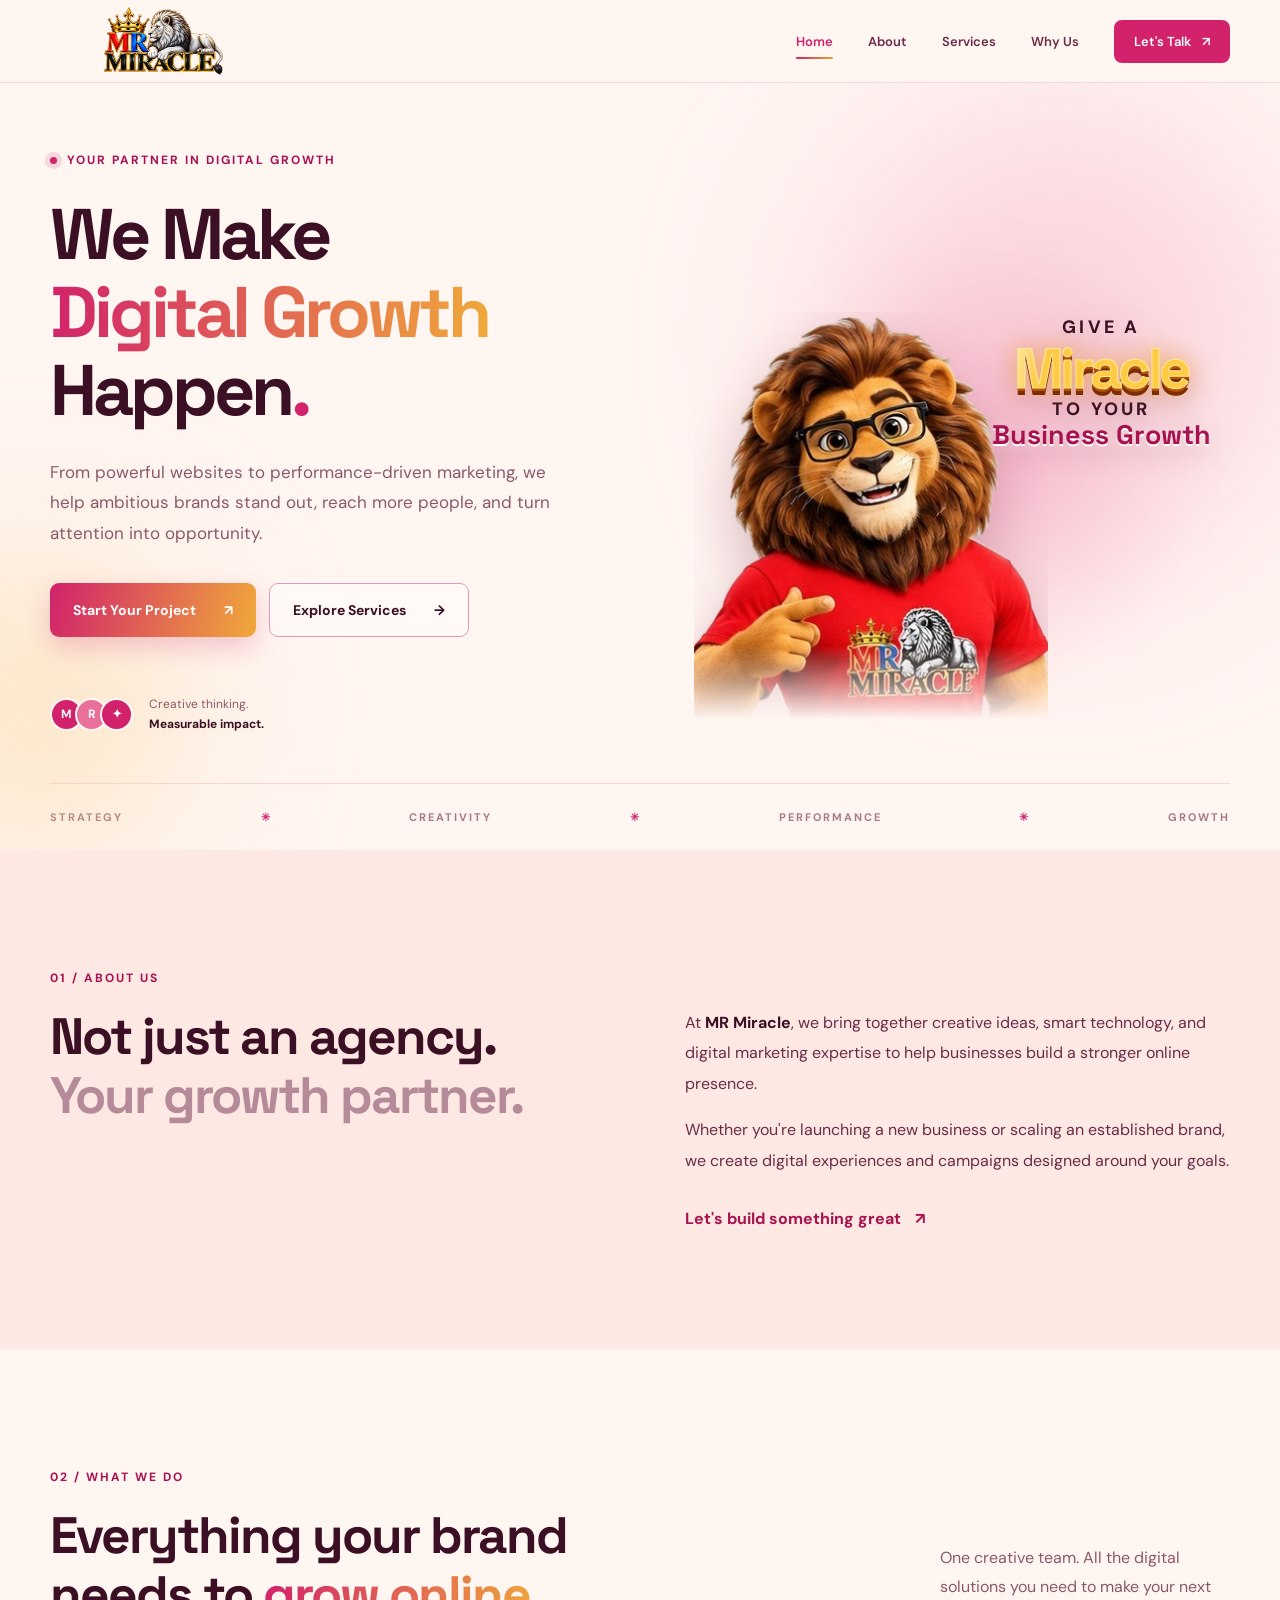
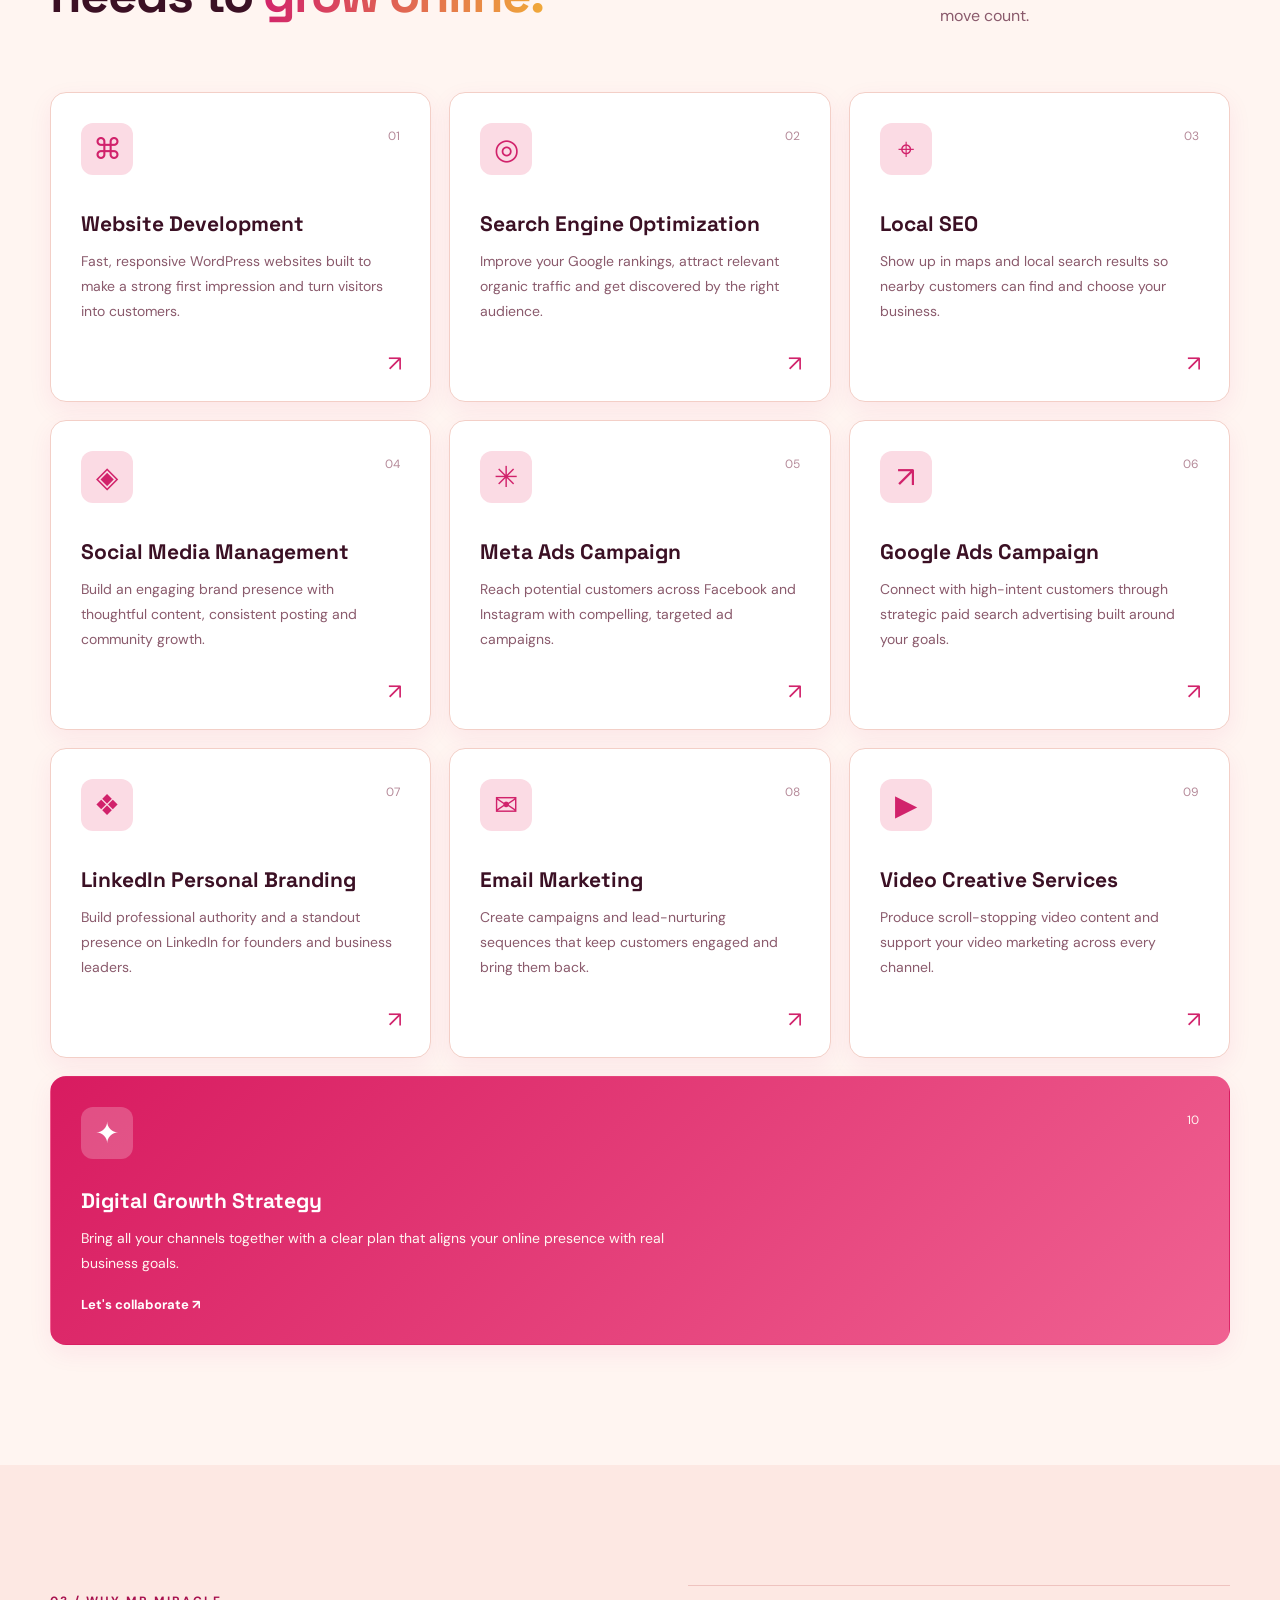
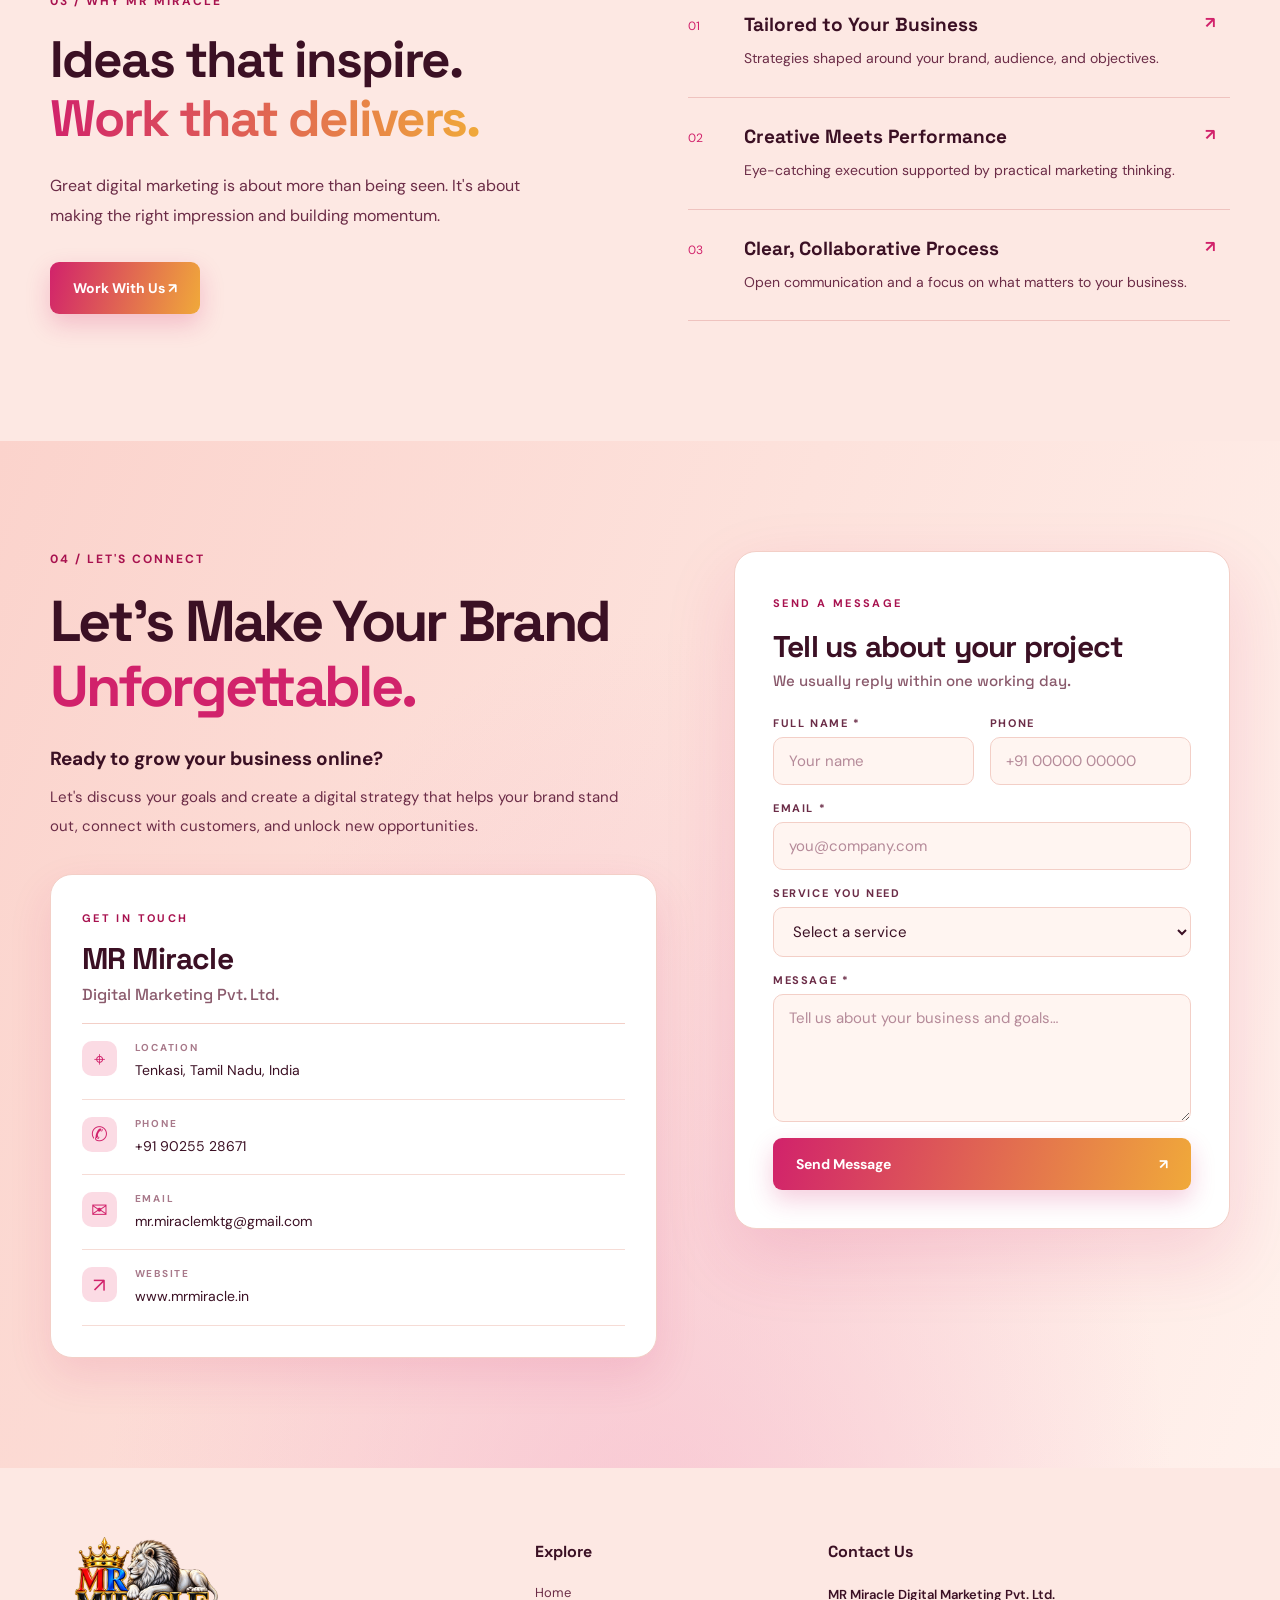
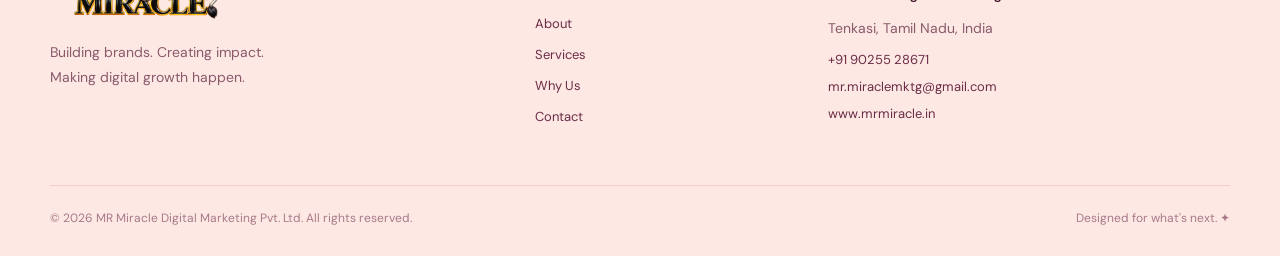
==== commit 286e83d5: "changed" ====
--- a/index.html
+++ b/index.html
@@ -3,7 +3,7 @@
 <head>
   <meta charset="UTF-8">
   <meta name="viewport" content="width=device-width, initial-scale=1.0">
-  <meta name="description" content="MR Miracle delivers website development, SEO, social media management, Meta Ads and Google Ads services.">
+  <meta name="description" content="MR Miracle delivers website development, SEO, local SEO, social media management, Meta Ads, Google Ads, LinkedIn personal branding, email marketing and video creative services.">
   <title>MR Miracle | Digital Marketing Agency</title>
   
 <link rel="icon" type="image/png" href="/favicon.png">
@@ -187,104 +187,97 @@
         </div>
 
         <div class="service-grid">
-
-          <!-- SERVICE 1 -->
-          <article class="service-card">
-            <div class="service-icon">⌘</div>
-            <span class="service-number">01</span>
-
-            <h3>Website Development</h3>
-
-            <p>
-              Fast, responsive, modern websites that make
-              a memorable first impression and turn
-              visitors into customers.
-            </p>
-
-            <span class="card-arrow">↗</span>
-          </article>
-
-          <!-- SERVICE 2 -->
-          <article class="service-card">
-            <div class="service-icon">◎</div>
-            <span class="service-number">02</span>
-
-            <h3>Search Engine Optimization</h3>
-
-            <p>
-              Improve search visibility, attract relevant
-              traffic, and help your business get discovered
-              by the right audience.
-            </p>
-
-            <span class="card-arrow">↗</span>
-          </article>
-
-          <!-- SERVICE 3 -->
-          <article class="service-card">
-            <div class="service-icon">◈</div>
-            <span class="service-number">03</span>
-
-            <h3>Social Media Management</h3>
-
-            <p>
-              Build an engaging brand presence with
-              thoughtful content, consistent posting,
-              and audience-focused strategy.
-            </p>
-
-            <span class="card-arrow">↗</span>
-          </article>
-
-          <!-- SERVICE 4 -->
-          <article class="service-card">
-            <div class="service-icon">✳</div>
-            <span class="service-number">04</span>
-
-            <h3>Meta Ads</h3>
-
-            <p>
-              Reach potential customers across Facebook
-              and Instagram with compelling, targeted
-              advertising campaigns.
-            </p>
-
-            <span class="card-arrow">↗</span>
-          </article>
-
-          <!-- SERVICE 5 -->
-          <article class="service-card">
-            <div class="service-icon">↗</div>
-            <span class="service-number">05</span>
-
-            <h3>Google Ads</h3>
-
-            <p>
-              Connect with high-intent customers through
-              strategic search and display advertising
-              built for your objectives.
-            </p>
-
-            <span class="card-arrow">↗</span>
-          </article>
-
-          <!-- SERVICE 6 -->
-          <article class="service-card feature-card">
-            <div class="service-icon">✦</div>
-            <span class="service-number">06</span>
-
-            <h3>Digital Growth Strategy</h3>
-
-            <p>
-              Bring your channels together with a clear
-              plan that aligns your online presence
-              with real business goals.
-            </p>
-
-            <a href="contact">Let's collaborate ↗</a>
-          </article>
-
-        </div>
+<article class="service-card">
+<div class="service-icon">⌘</div>
+<span class="service-number">01</span>
+<h3>Website Development</h3>
+<p>
+Fast, responsive WordPress websites built to make a strong first impression and turn visitors into customers.
+</p>
+<span class="card-arrow">↗</span>
+</article>
+<article class="service-card">
+<div class="service-icon">◎</div>
+<span class="service-number">02</span>
+<h3>Search Engine Optimization</h3>
+<p>
+Improve your Google rankings, attract relevant organic traffic and get discovered by the right audience.
+</p>
+<span class="card-arrow">↗</span>
+</article>
+<article class="service-card">
+<div class="service-icon">⌖</div>
+<span class="service-number">03</span>
+<h3>Local SEO</h3>
+<p>
+Show up in maps and local search results so nearby customers can find and choose your business.
+</p>
+<span class="card-arrow">↗</span>
+</article>
+<article class="service-card">
+<div class="service-icon">◈</div>
+<span class="service-number">04</span>
+<h3>Social Media Management</h3>
+<p>
+Build an engaging brand presence with thoughtful content, consistent posting and community growth.
+</p>
+<span class="card-arrow">↗</span>
+</article>
+<article class="service-card">
+<div class="service-icon">✳</div>
+<span class="service-number">05</span>
+<h3>Meta Ads Campaign</h3>
+<p>
+Reach potential customers across Facebook and Instagram with compelling, targeted ad campaigns.
+</p>
+<span class="card-arrow">↗</span>
+</article>
+<article class="service-card">
+<div class="service-icon">↗</div>
+<span class="service-number">06</span>
+<h3>Google Ads Campaign</h3>
+<p>
+Connect with high-intent customers through strategic paid search advertising built around your goals.
+</p>
+<span class="card-arrow">↗</span>
+</article>
+<article class="service-card">
+<div class="service-icon">❖</div>
+<span class="service-number">07</span>
+<h3>LinkedIn Personal Branding</h3>
+<p>
+Build professional authority and a standout presence on LinkedIn for founders and business leaders.
+</p>
+<span class="card-arrow">↗</span>
+</article>
+<article class="service-card">
+<div class="service-icon">✉</div>
+<span class="service-number">08</span>
+<h3>Email Marketing</h3>
+<p>
+Create campaigns and lead-nurturing sequences that keep customers engaged and bring them back.
+</p>
+<span class="card-arrow">↗</span>
+</article>
+<article class="service-card">
+<div class="service-icon">▶</div>
+<span class="service-number">09</span>
+<h3>Video Creative Services</h3>
+<p>
+Produce scroll-stopping video content and support your video marketing across every channel.
+</p>
+<span class="card-arrow">↗</span>
+</article>
+<article class="service-card feature-card">
+<div class="service-icon">✦</div>
+<span class="service-number">10</span>
+<h3>Digital Growth Strategy</h3>
+<p>
+Bring all your channels together with a clear plan that aligns your online presence with real business goals.
+</p>
+<a href="contact.html">Let's collaborate ↗</a>
+</article>
+</div>
 
       </div>
 
@@ -396,9 +389,13 @@
 <option value="">Select a service</option>
 <option>Website Development</option>
 <option>Search Engine Optimization</option>
+<option>Local SEO</option>
 <option>Social Media Management</option>
-<option>Meta Ads</option>
-<option>Google Ads</option>
+<option>Meta Ads Campaign</option>
+<option>Google Ads Campaign</option>
+<option>LinkedIn Personal Branding</option>
+<option>Email Marketing</option>
+<option>Video Creative Services</option>
 <option>Digital Growth Strategy</option>
 <option>Not sure yet</option>
 </select></label>
--- a/style.css
+++ b/style.css
@@ -1201,4 +1201,10 @@
 .form-field input:focus, .form-field select:focus, .form-field textarea:focus { outline: none; background: #fff; border-color: var(--pink); box-shadow: 0 0 0 4px #d1226b1f; }
 .form-submit { border: 0; cursor: pointer; justify-content: space-between; width: 100%; font-family: inherit; }
 .form-success { margin: 0 0 20px; padding: 14px 16px; border-radius: 10px; background: #fff3d6; border: 1px solid #f0cf85; color: #6b4a00; font-size: 14px; line-height: 1.6; }
-@media (max-width: 640px) { .form-row { grid-template-columns: 1fr; } }+@media (max-width: 640px) { .form-row { grid-template-columns: 1fr; } }
+
+/* Full-width strategy banner after the 9 service cards */
+.service-grid .feature-card { grid-column: 1 / -1; min-height: 0; padding-right: 90px; }
+.service-grid .feature-card h3 { margin-top: 28px; }
+.service-grid .feature-card p { max-width: 640px; }
+@media (max-width: 900px) { .service-grid .feature-card { padding-right: 30px; } }
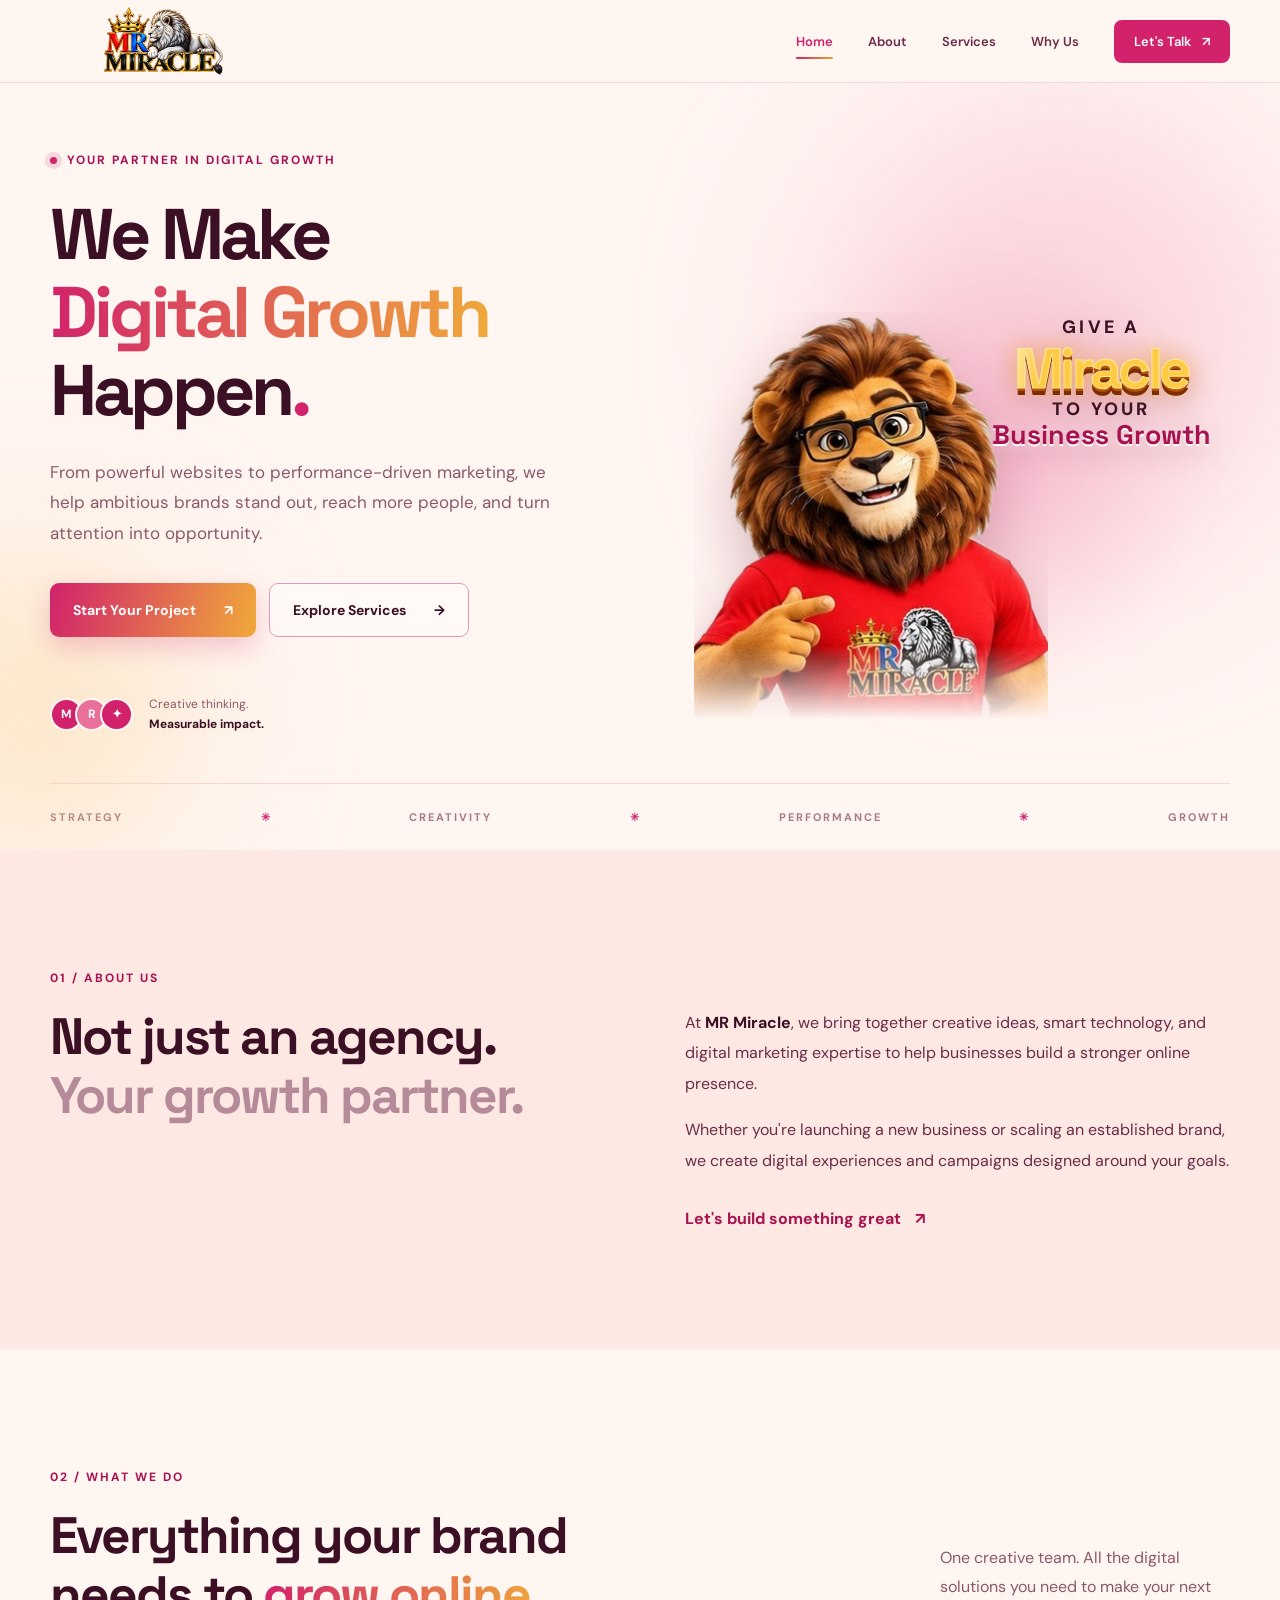
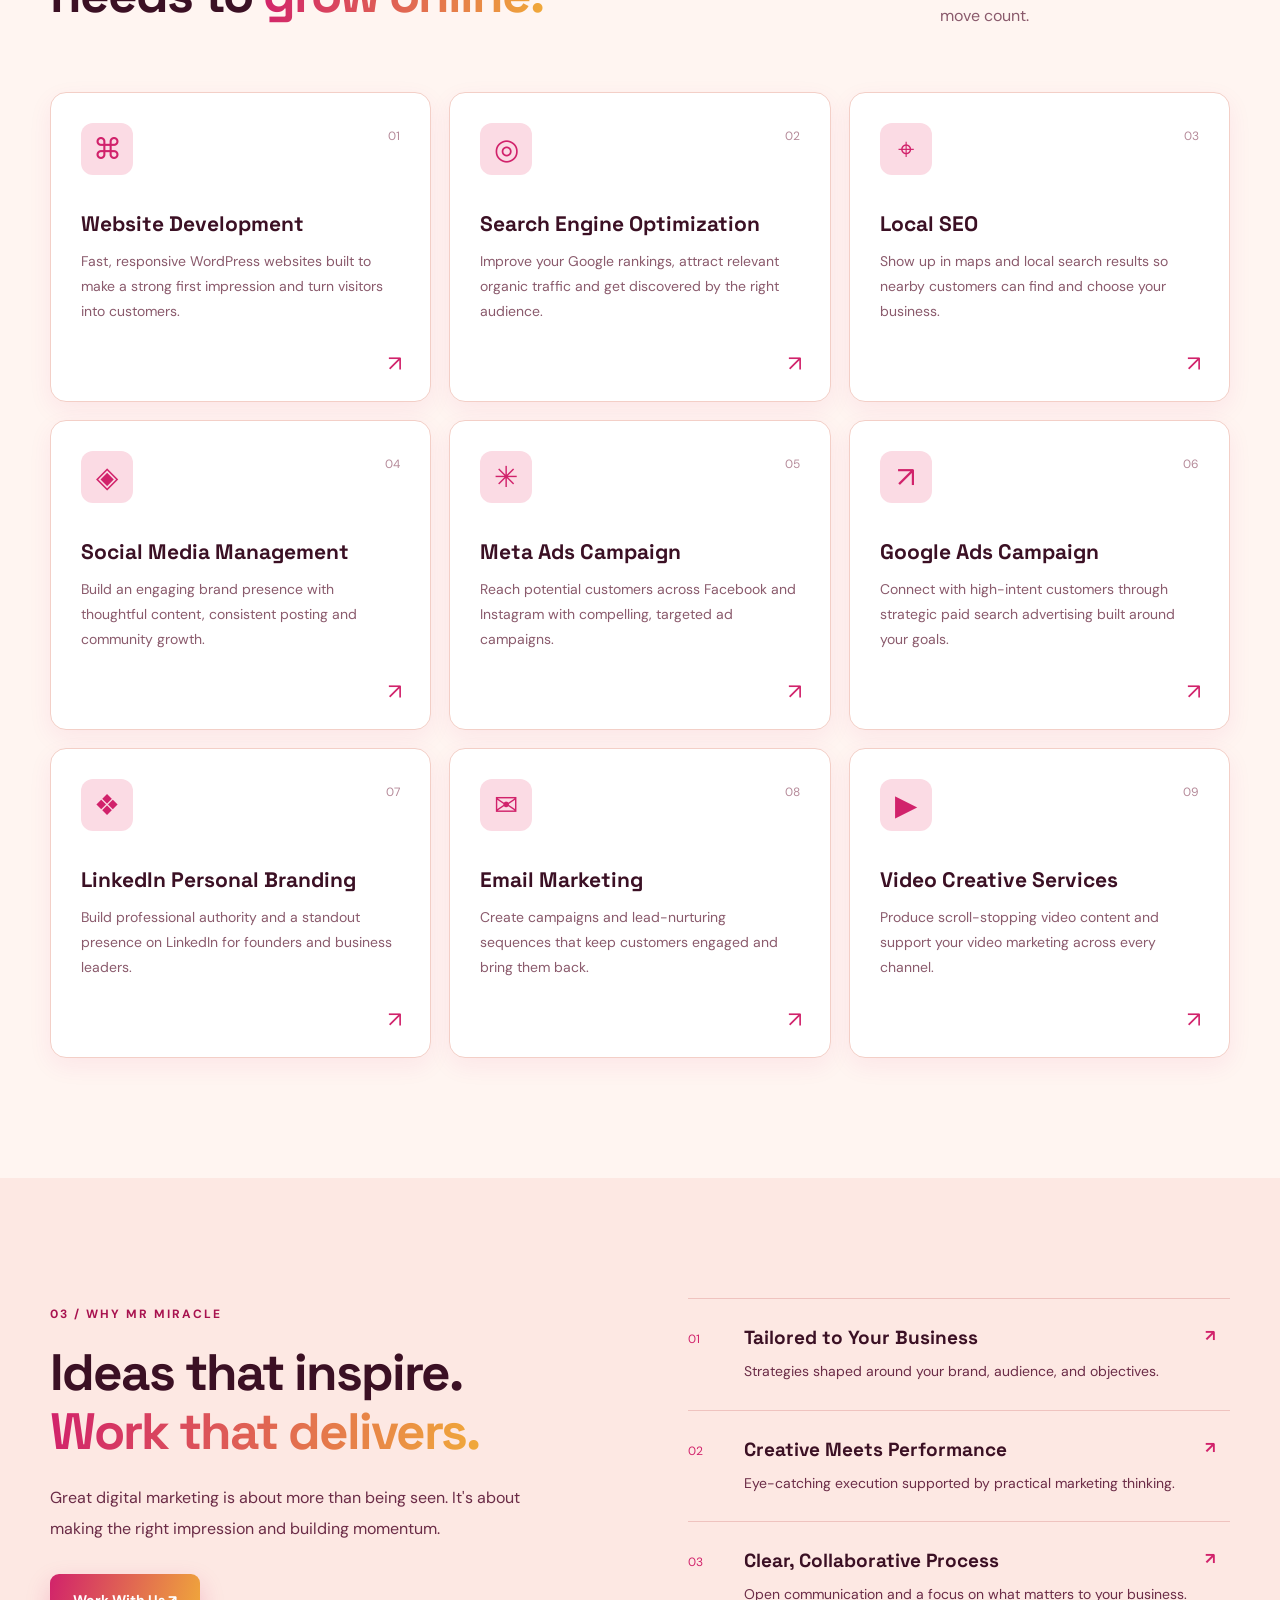
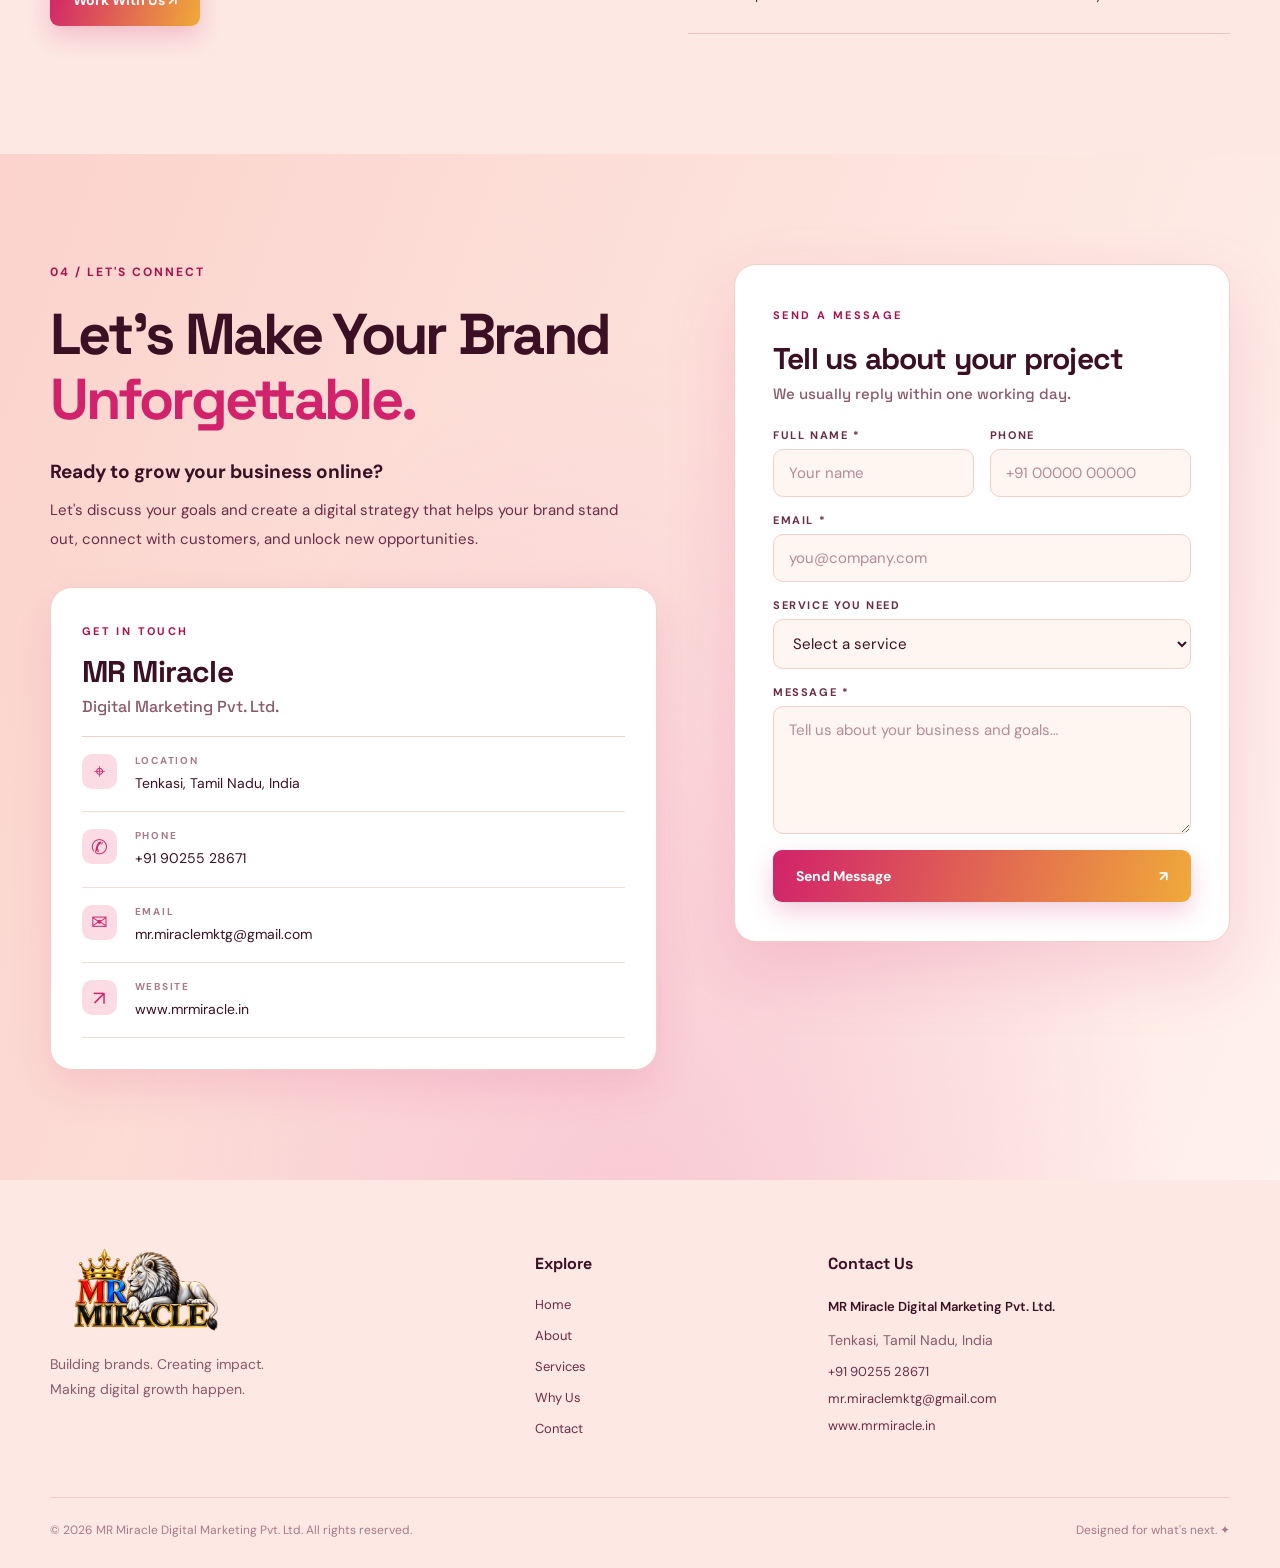
==== commit e6737ce1: "changed" ====
--- a/index.html
+++ b/index.html
@@ -268,15 +268,7 @@
 </p>
 <span class="card-arrow">↗</span>
 </article>
-<article class="service-card feature-card">
-<div class="service-icon">✦</div>
-<span class="service-number">10</span>
-<h3>Digital Growth Strategy</h3>
-<p>
-Bring all your channels together with a clear plan that aligns your online presence with real business goals.
-</p>
-<a href="contact.html">Let's collaborate ↗</a>
-</article>
+
 </div>
 
       </div>
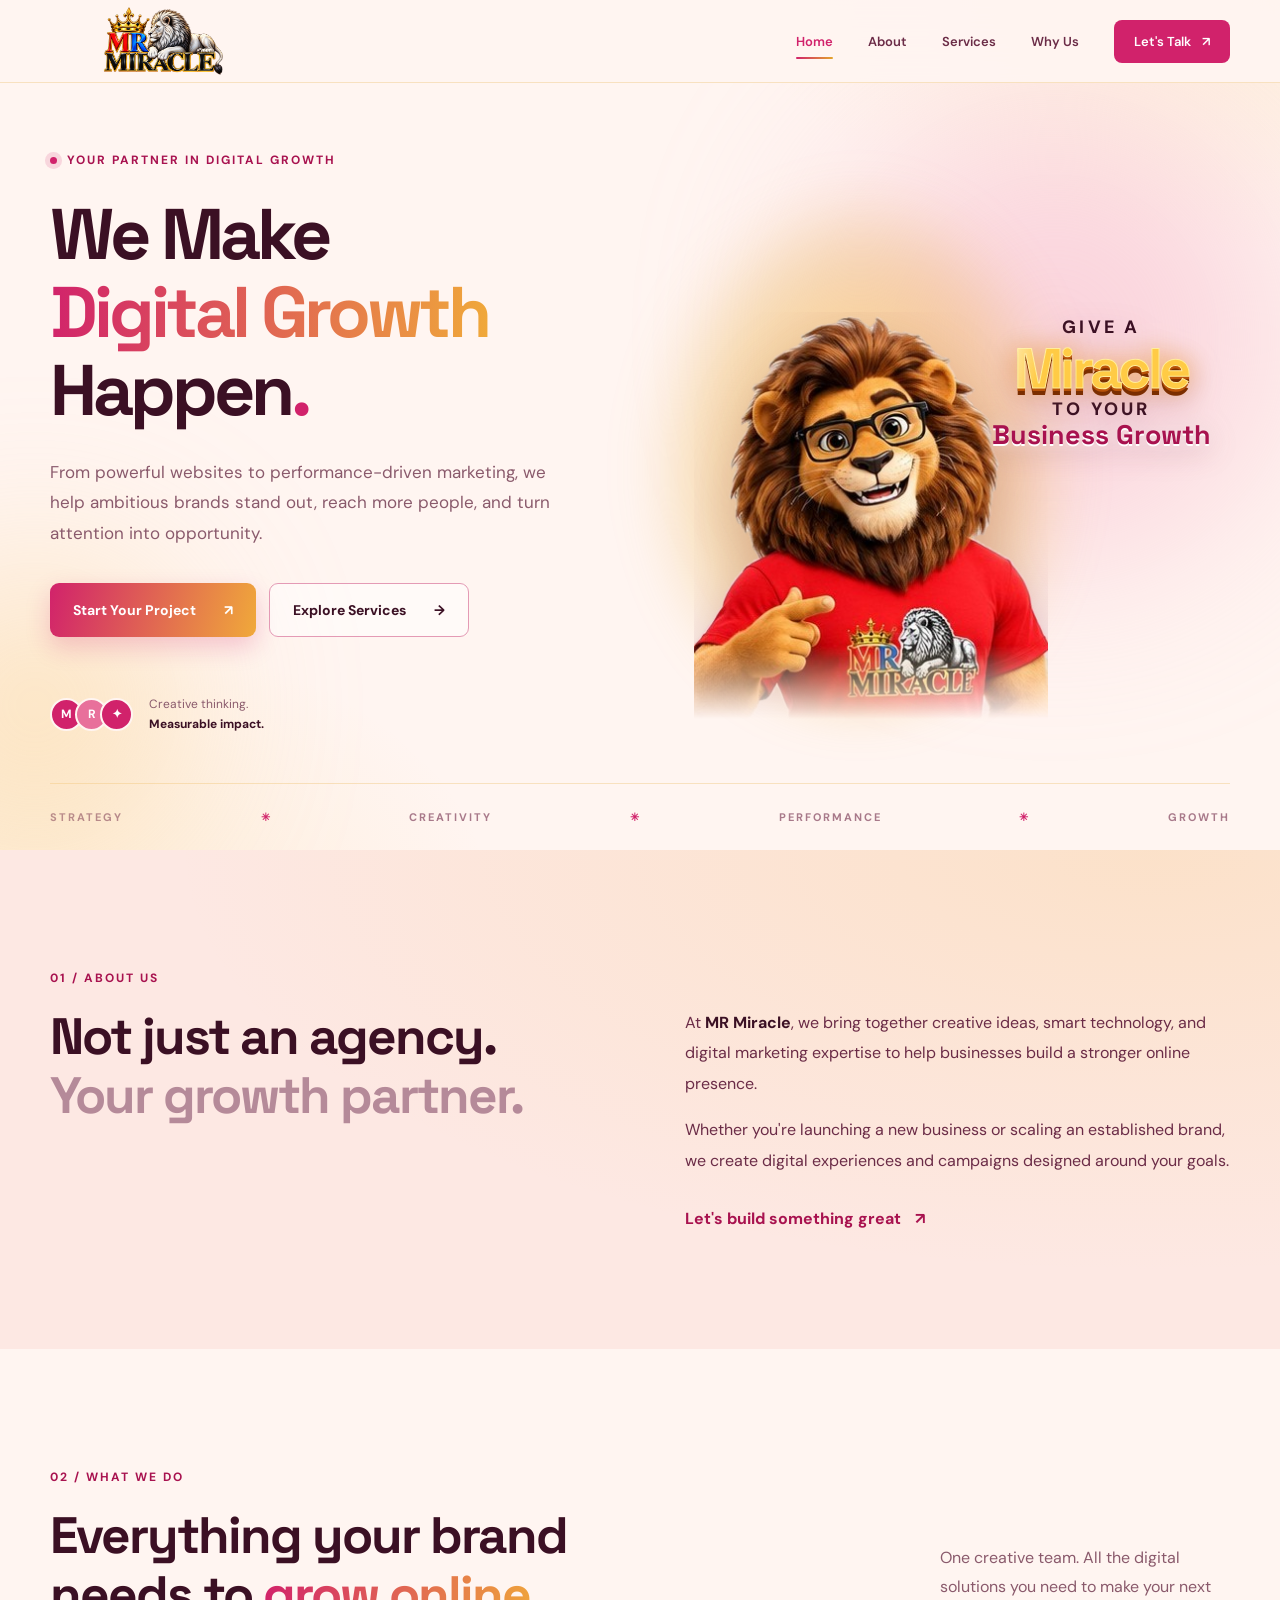
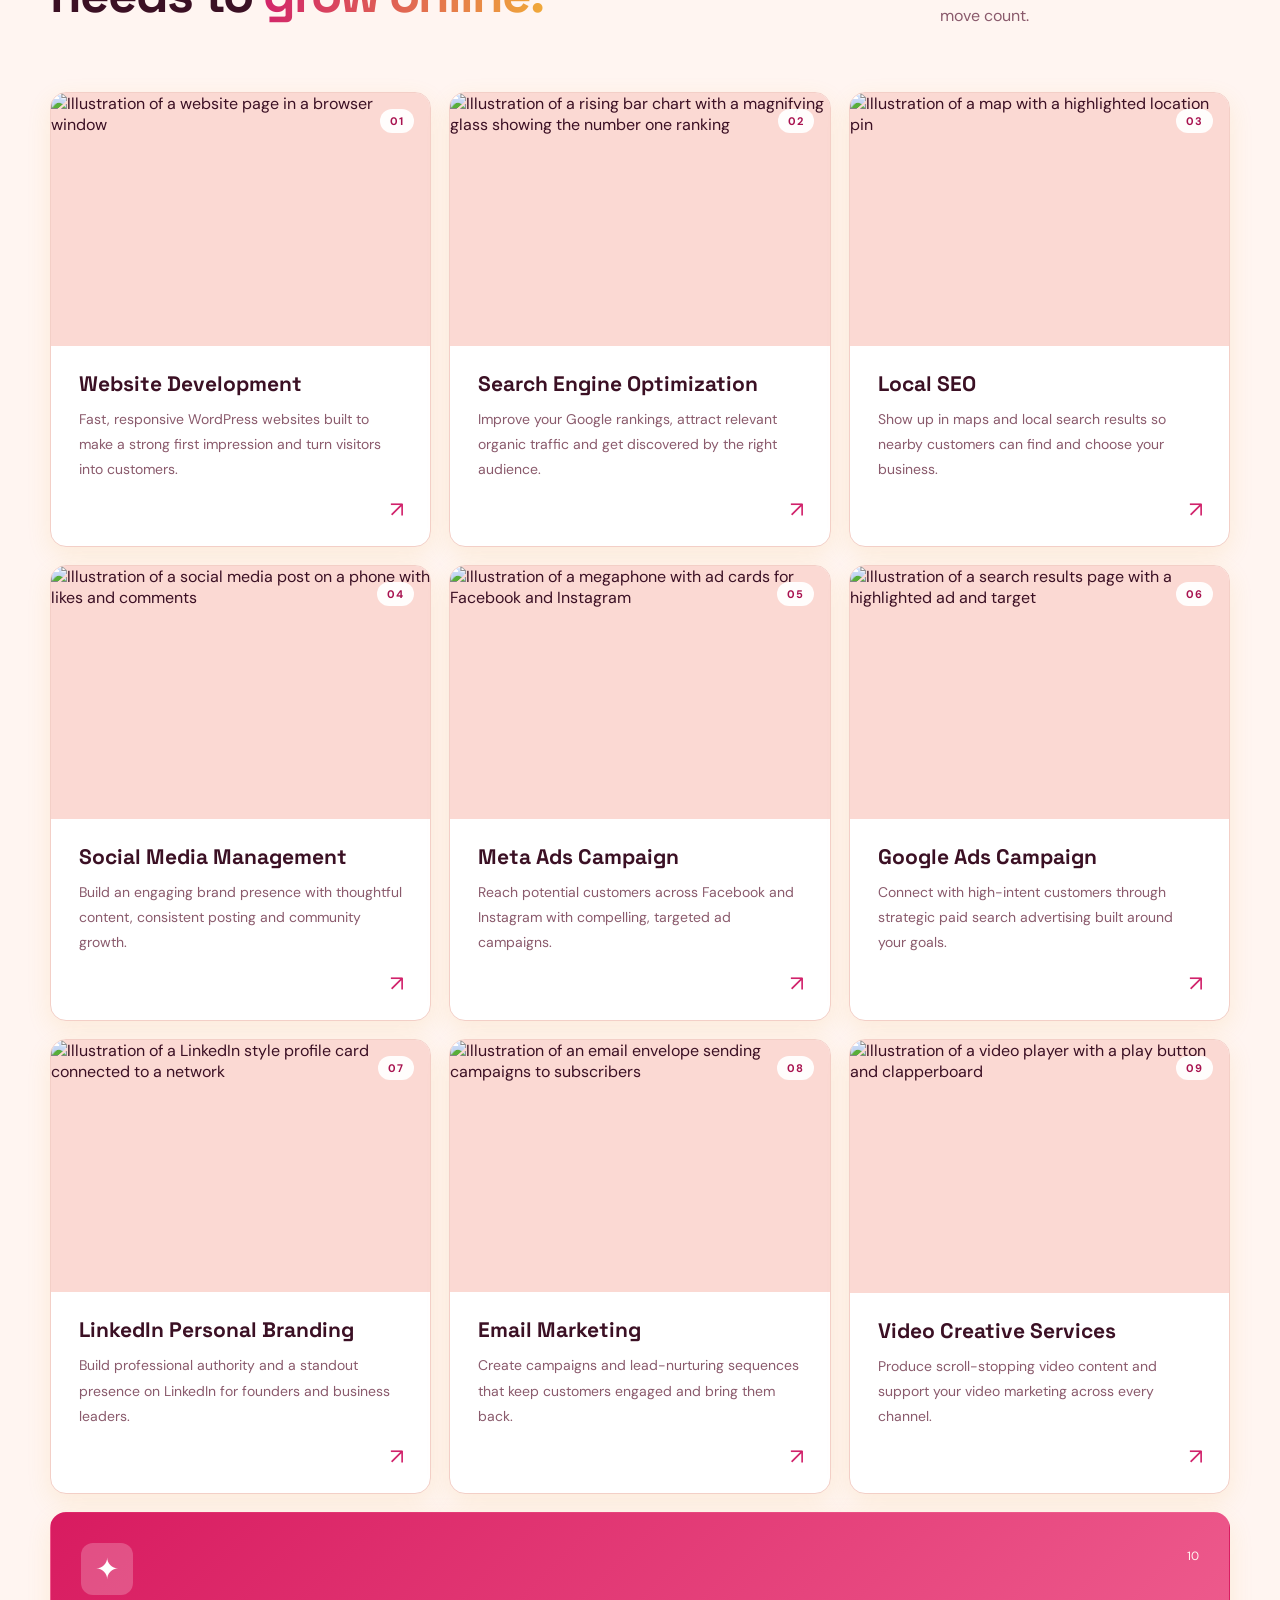
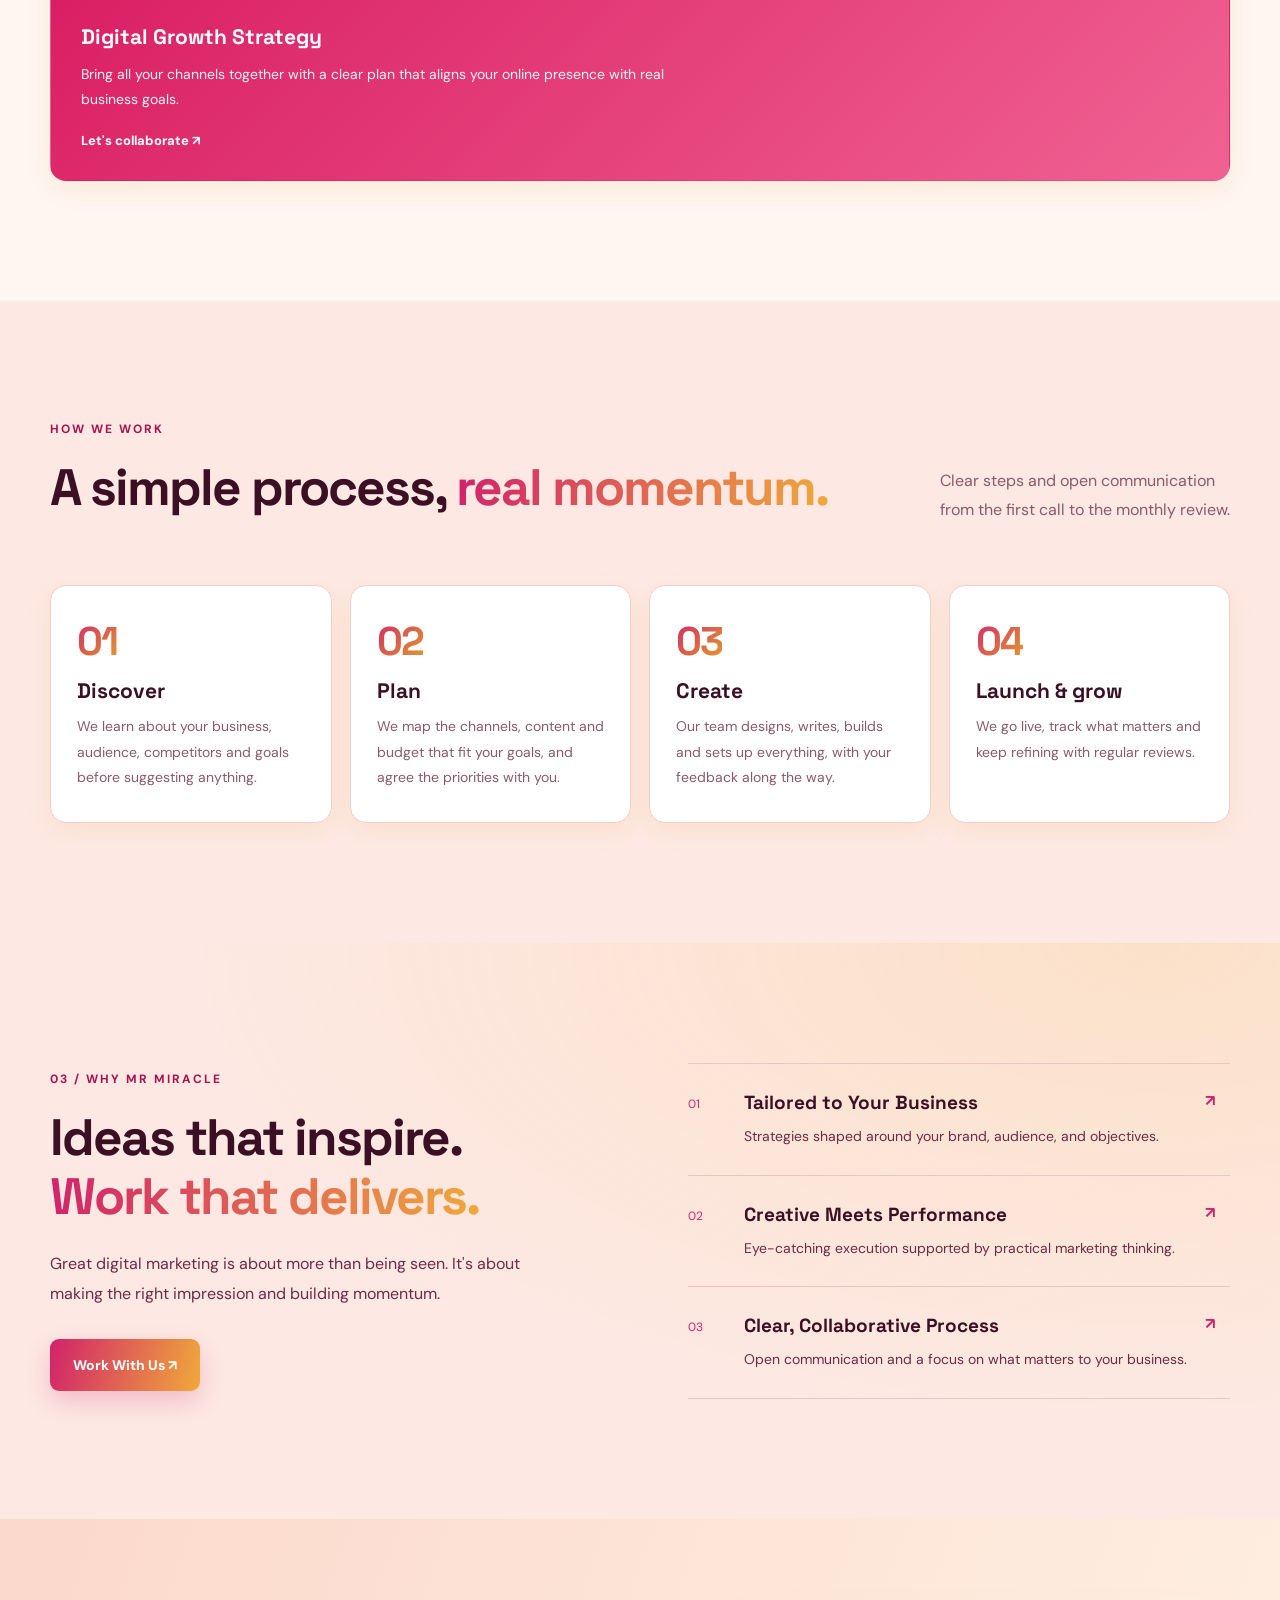
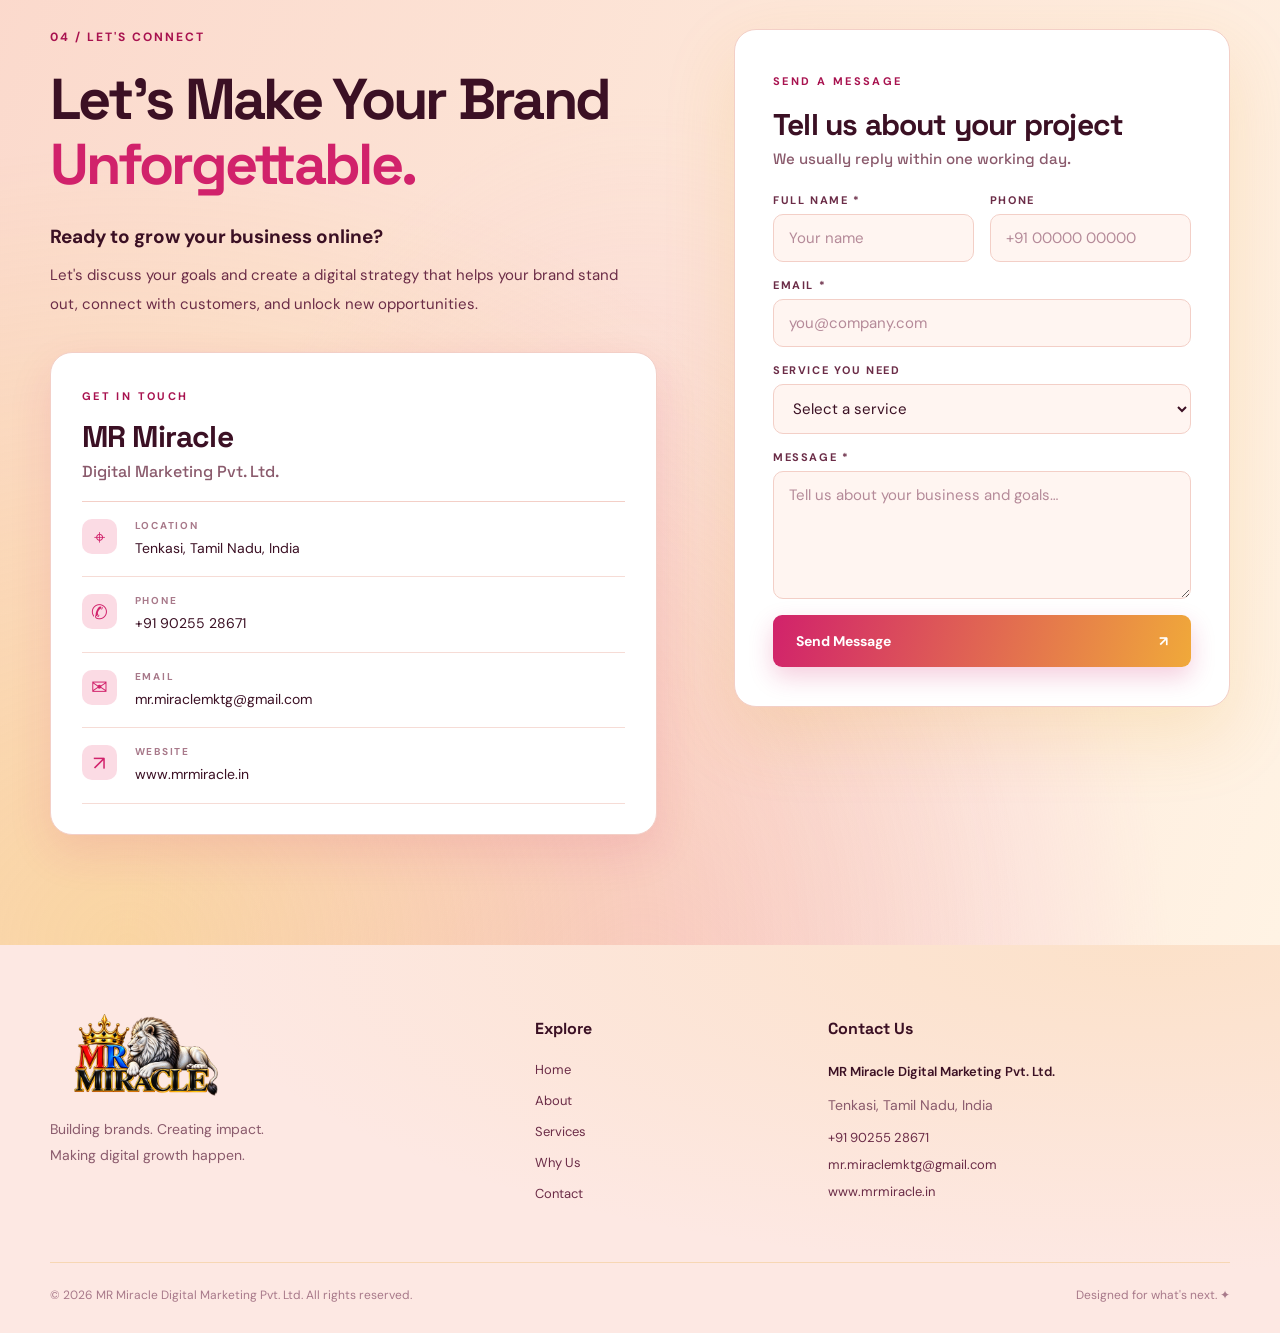
==== commit c7c90b90: "changed" ====
--- a/index.html
+++ b/index.html
@@ -187,93 +187,98 @@
         </div>
 
         <div class="service-grid">
-<article class="service-card">
+<article class="service-card has-img">
+<a class="card-media" href="services.html#svc-website" tabindex="-1" aria-hidden="true"><img class="" src="images/svc-website.svg" alt="Illustration of a website page in a browser window" width="600" height="400" loading="lazy"></a>
 <div class="service-icon">⌘</div>
 <span class="service-number">01</span>
-<h3>Website Development</h3>
-<p>
-Fast, responsive WordPress websites built to make a strong first impression and turn visitors into customers.
-</p>
-<span class="card-arrow">↗</span>
-</article>
-<article class="service-card">
+<h3><a href="services.html#svc-website">Website Development</a></h3>
+<p>Fast, responsive WordPress websites built to make a strong first impression and turn visitors into customers.</p>
+<a class="card-arrow" href="services.html#svc-website" aria-label="Read more about Website Development">↗</a>
+</article>
+<article class="service-card has-img">
+<a class="card-media" href="services.html#svc-seo" tabindex="-1" aria-hidden="true"><img class="" src="images/svc-seo.svg" alt="Illustration of a rising bar chart with a magnifying glass showing the number one ranking" width="600" height="400" loading="lazy"></a>
 <div class="service-icon">◎</div>
 <span class="service-number">02</span>
-<h3>Search Engine Optimization</h3>
-<p>
-Improve your Google rankings, attract relevant organic traffic and get discovered by the right audience.
-</p>
-<span class="card-arrow">↗</span>
-</article>
-<article class="service-card">
+<h3><a href="services.html#svc-seo">Search Engine Optimization</a></h3>
+<p>Improve your Google rankings, attract relevant organic traffic and get discovered by the right audience.</p>
+<a class="card-arrow" href="services.html#svc-seo" aria-label="Read more about Search Engine Optimization">↗</a>
+</article>
+<article class="service-card has-img">
+<a class="card-media" href="services.html#svc-local-seo" tabindex="-1" aria-hidden="true"><img class="" src="images/svc-local-seo.svg" alt="Illustration of a map with a highlighted location pin" width="600" height="400" loading="lazy"></a>
 <div class="service-icon">⌖</div>
 <span class="service-number">03</span>
-<h3>Local SEO</h3>
-<p>
-Show up in maps and local search results so nearby customers can find and choose your business.
-</p>
-<span class="card-arrow">↗</span>
-</article>
-<article class="service-card">
+<h3><a href="services.html#svc-local-seo">Local SEO</a></h3>
+<p>Show up in maps and local search results so nearby customers can find and choose your business.</p>
+<a class="card-arrow" href="services.html#svc-local-seo" aria-label="Read more about Local SEO">↗</a>
+</article>
+<article class="service-card has-img">
+<a class="card-media" href="services.html#svc-social" tabindex="-1" aria-hidden="true"><img class="" src="images/svc-social.svg" alt="Illustration of a social media post on a phone with likes and comments" width="600" height="400" loading="lazy"></a>
 <div class="service-icon">◈</div>
 <span class="service-number">04</span>
-<h3>Social Media Management</h3>
-<p>
-Build an engaging brand presence with thoughtful content, consistent posting and community growth.
-</p>
-<span class="card-arrow">↗</span>
-</article>
-<article class="service-card">
+<h3><a href="services.html#svc-social">Social Media Management</a></h3>
+<p>Build an engaging brand presence with thoughtful content, consistent posting and community growth.</p>
+<a class="card-arrow" href="services.html#svc-social" aria-label="Read more about Social Media Management">↗</a>
+</article>
+<article class="service-card has-img">
+<a class="card-media" href="services.html#svc-meta-ads" tabindex="-1" aria-hidden="true"><img class="" src="images/svc-meta-ads.svg" alt="Illustration of a megaphone with ad cards for Facebook and Instagram" width="600" height="400" loading="lazy"></a>
 <div class="service-icon">✳</div>
 <span class="service-number">05</span>
-<h3>Meta Ads Campaign</h3>
-<p>
-Reach potential customers across Facebook and Instagram with compelling, targeted ad campaigns.
-</p>
-<span class="card-arrow">↗</span>
-</article>
-<article class="service-card">
+<h3><a href="services.html#svc-meta-ads">Meta Ads Campaign</a></h3>
+<p>Reach potential customers across Facebook and Instagram with compelling, targeted ad campaigns.</p>
+<a class="card-arrow" href="services.html#svc-meta-ads" aria-label="Read more about Meta Ads Campaign">↗</a>
+</article>
+<article class="service-card has-img">
+<a class="card-media" href="services.html#svc-google-ads" tabindex="-1" aria-hidden="true"><img class="" src="images/svc-google-ads.svg" alt="Illustration of a search results page with a highlighted ad and target" width="600" height="400" loading="lazy"></a>
 <div class="service-icon">↗</div>
 <span class="service-number">06</span>
-<h3>Google Ads Campaign</h3>
-<p>
-Connect with high-intent customers through strategic paid search advertising built around your goals.
-</p>
-<span class="card-arrow">↗</span>
-</article>
-<article class="service-card">
+<h3><a href="services.html#svc-google-ads">Google Ads Campaign</a></h3>
+<p>Connect with high-intent customers through strategic paid search advertising built around your goals.</p>
+<a class="card-arrow" href="services.html#svc-google-ads" aria-label="Read more about Google Ads Campaign">↗</a>
+</article>
+<article class="service-card has-img">
+<a class="card-media" href="services.html#svc-linkedin" tabindex="-1" aria-hidden="true"><img class="" src="images/svc-linkedin.svg" alt="Illustration of a LinkedIn style profile card connected to a network" width="600" height="400" loading="lazy"></a>
 <div class="service-icon">❖</div>
 <span class="service-number">07</span>
-<h3>LinkedIn Personal Branding</h3>
-<p>
-Build professional authority and a standout presence on LinkedIn for founders and business leaders.
-</p>
-<span class="card-arrow">↗</span>
-</article>
-<article class="service-card">
+<h3><a href="services.html#svc-linkedin">LinkedIn Personal Branding</a></h3>
+<p>Build professional authority and a standout presence on LinkedIn for founders and business leaders.</p>
+<a class="card-arrow" href="services.html#svc-linkedin" aria-label="Read more about LinkedIn Personal Branding">↗</a>
+</article>
+<article class="service-card has-img">
+<a class="card-media" href="services.html#svc-email" tabindex="-1" aria-hidden="true"><img class="" src="images/svc-email.svg" alt="Illustration of an email envelope sending campaigns to subscribers" width="600" height="400" loading="lazy"></a>
 <div class="service-icon">✉</div>
 <span class="service-number">08</span>
-<h3>Email Marketing</h3>
-<p>
-Create campaigns and lead-nurturing sequences that keep customers engaged and bring them back.
-</p>
-<span class="card-arrow">↗</span>
-</article>
-<article class="service-card">
+<h3><a href="services.html#svc-email">Email Marketing</a></h3>
+<p>Create campaigns and lead-nurturing sequences that keep customers engaged and bring them back.</p>
+<a class="card-arrow" href="services.html#svc-email" aria-label="Read more about Email Marketing">↗</a>
+</article>
+<article class="service-card has-img">
+<a class="card-media" href="services.html#svc-video" tabindex="-1" aria-hidden="true"><img class="" src="images/svc-video.svg" alt="Illustration of a video player with a play button and clapperboard" width="600" height="400" loading="lazy"></a>
 <div class="service-icon">▶</div>
 <span class="service-number">09</span>
-<h3>Video Creative Services</h3>
-<p>
-Produce scroll-stopping video content and support your video marketing across every channel.
-</p>
-<span class="card-arrow">↗</span>
-</article>
-
+<h3><a href="services.html#svc-video">Video Creative Services</a></h3>
+<p>Produce scroll-stopping video content and support your video marketing across every channel.</p>
+<a class="card-arrow" href="services.html#svc-video" aria-label="Read more about Video Creative Services">↗</a>
+</article>
+<article class="service-card feature-card">
+<div class="service-icon">✦</div>
+<span class="service-number">10</span>
+<h3>Digital Growth Strategy</h3>
+<p>Bring all your channels together with a clear plan that aligns your online presence with real business goals.</p>
+<a href="contact.html">Let's collaborate ↗</a>
+</article>
 </div>
 
       </div>
 
     </section>
+<section class="section process" id="process"><div class="container">
+<div class="section-heading"><div><div class="section-tag">HOW WE WORK</div><h2>A simple process, <span class="gradient-text">real momentum.</span></h2></div><p>Clear steps and open communication from the first call to the monthly review.</p></div>
+<div class="process-grid">
+<div class="process-step"><span>01</span><h3>Discover</h3><p>We learn about your business, audience, competitors and goals before suggesting anything.</p></div>
+<div class="process-step"><span>02</span><h3>Plan</h3><p>We map the channels, content and budget that fit your goals, and agree the priorities with you.</p></div>
+<div class="process-step"><span>03</span><h3>Create</h3><p>Our team designs, writes, builds and sets up everything, with your feedback along the way.</p></div>
+<div class="process-step"><span>04</span><h3>Launch &amp; grow</h3><p>We go live, track what matters and keep refining with regular reviews.</p></div>
+</div></div></section>
 
     <!-- WHY CHOOSE US -->
     <section class="section why" id="why-us">
--- a/style.css
+++ b/style.css
@@ -626,13 +626,21 @@
 .miracle-halo {
   position: absolute;
   z-index: -1;
-  width: 86%;
-  height: 80%;
-  left: 10%;
-  top: 14%;
+  width: 78%;
+  height: 86%;
+  left: -8%;
+  top: 8%;
   border-radius: 50%;
-  background: radial-gradient(ellipse, #f06a9a4d, transparent 67%);
-  filter: blur(24px);
+  /* soft golden glow right behind the lion */
+  background:
+    radial-gradient(ellipse at 50% 55%, #fff3c4cc 0%, #f6c45a8c 32%, #e3a52b44 55%, transparent 72%);
+  filter: blur(26px);
+  animation: halo-glow 5s ease-in-out infinite;
+}
+
+@keyframes halo-glow {
+  0%, 100% { opacity: .85; transform: scale(1); }
+  50%      { opacity: 1;   transform: scale(1.06); }
 }
 
 /* Lion */
@@ -1082,7 +1090,8 @@
   .miracle-magic::after,
   .miracle-message,
   .miracle-ring,
-  .miracle-star {
+  .miracle-star,
+  .miracle-halo {
     animation: none !important;
   }
 
@@ -1207,4 +1216,112 @@
 .service-grid .feature-card { grid-column: 1 / -1; min-height: 0; padding-right: 90px; }
 .service-grid .feature-card h3 { margin-top: 28px; }
 .service-grid .feature-card p { max-width: 640px; }
-@media (max-width: 900px) { .service-grid .feature-card { padding-right: 30px; } }+@media (max-width: 900px) { .service-grid .feature-card { padding-right: 30px; } }
+
+/* =====================================================
+   GOLDEN GLOW — soft gold tint across every page
+   ===================================================== */
+body {
+  background:
+    radial-gradient(ellipse 60% 40% at 100% 0%, #f6c45a26, transparent 70%),
+    radial-gradient(ellipse 55% 45% at 0% 100%, #f6c45a2e, transparent 70%),
+    var(--bg);
+  background-attachment: fixed;
+}
+
+.inner-hero {
+  background:
+    radial-gradient(ellipse at 15% 110%, #f6c45a73, transparent 55%),
+    radial-gradient(ellipse at 85% 15%, #f7a8c390, transparent 53%),
+    linear-gradient(125deg, #fff3e0, #fbe3d6);
+}
+
+.about, .why, footer, .page-next {
+  background:
+    radial-gradient(ellipse at 90% 0%, #f6c45a30, transparent 60%),
+    var(--bg-alt);
+}
+
+.cta-section {
+  background:
+    radial-gradient(ellipse at 10% 100%, #f6c45a66, transparent 55%),
+    radial-gradient(ellipse at 50% 120%, #f5b6ccaa, transparent 60%),
+    linear-gradient(110deg, #fbd9cc, #fff3e4);
+}
+
+.service-card { box-shadow: 0 8px 24px #e3a52b1f; }
+.service-card:hover { border-color: #e3a52b; box-shadow: 0 16px 36px #e3a52b3d; }
+.contact-card, .contact-form-card { box-shadow: 0 28px 70px #e3a52b2e; }
+.header { border-bottom-color: #e3a52b40; }
+.hero-footnote, .footer-bottom { border-top-color: #e3a52b40; }
+/* =====================================================
+   SERVICE IMAGES, DETAIL ROWS, PROCESS, FAQ, STRIPS
+   ===================================================== */
+.service-card.has-img { padding: 0 0 30px; min-height: 0; overflow: hidden; display: flex; flex-direction: column; }
+.service-card.has-img .card-media { display: block; aspect-ratio: 3 / 2; overflow: hidden; background: #fbd9d3; }
+.service-card.has-img .card-media img { display: block; width: 100%; height: 100%; object-fit: cover; transition: transform .5s; }
+.service-card.has-img:hover .card-media img { transform: scale(1.05); }
+.service-card.has-img .service-icon { display: none; }
+.service-card.has-img .service-number { top: 16px; right: 16px; background: #fffffff0; color: var(--accent-dark); font-weight: 700; padding: 5px 10px; border-radius: 99px; font-size: 11px; letter-spacing: 1px; }
+.service-card.has-img h3 { margin: 24px 28px 10px; }
+.service-card.has-img h3 a:hover { color: var(--pink); }
+.service-card.has-img p { margin: 0 28px; padding-bottom: 34px; }
+.service-card.has-img .card-arrow { bottom: 22px; right: 26px; }
+
+.svc-details .section-heading { margin-bottom: 20px; }
+.svc-row { display: grid; grid-template-columns: 1fr 1fr; gap: clamp(32px,6vw,80px); align-items: center; padding: 56px 0; border-bottom: 1px solid var(--line); }
+.svc-row:last-child { border-bottom: 0; }
+.svc-row:nth-child(even) .svc-media { order: 2; }
+.svc-media img, .split-media img { display: block; width: 100%; height: auto; border-radius: 22px; border: 1px solid var(--line); box-shadow: 0 24px 60px #e3a52b33; background: #fbd9d3; }
+.svc-copy h3 { font-size: clamp(26px,3vw,36px); letter-spacing: -1px; margin: 14px 0 14px; }
+.svc-copy p, .split-copy p { color: var(--text-soft); line-height: 1.85; font-size: 16px; margin: 0 0 16px; }
+.svc-ideal { background: #ffffffb0; border-left: 3px solid var(--gold); padding: 12px 16px; border-radius: 0 10px 10px 0; font-size: 14px !important; }
+.check-list { list-style: none; padding: 0; margin: 18px 0 22px; display: grid; gap: 10px; }
+.check-list li { position: relative; padding-left: 30px; color: var(--text); font-size: 15px; line-height: 1.6; }
+.check-list li::before { content: "✓"; position: absolute; left: 0; top: 1px; width: 20px; height: 20px; border-radius: 50%; background: linear-gradient(135deg, var(--pink), var(--gold)); color: #fff; font-size: 12px; font-weight: 700; display: grid; place-items: center; }
+
+.process { background: var(--bg-alt); }
+.process-grid { display: grid; grid-template-columns: repeat(4, 1fr); gap: 18px; }
+.process-step { position: relative; background: #fff; border: 1px solid var(--line); border-radius: 16px; padding: 30px 26px 32px; box-shadow: 0 8px 24px #e3a52b1f; }
+.process-step span { display: inline-block; font: 800 40px 'Space Grotesk', sans-serif; letter-spacing: -2px; background: linear-gradient(135deg, var(--pink), var(--gold)); -webkit-background-clip: text; background-clip: text; color: transparent; }
+.process-step h3 { font-size: 21px; margin: 10px 0 10px; }
+.process-step p { margin: 0; color: var(--muted); font-size: 14px; line-height: 1.8; }
+
+.faq-grid { display: grid; grid-template-columns: .8fr 1.2fr; gap: clamp(32px,6vw,90px); align-items: start; }
+.faq-intro { color: var(--text-soft); line-height: 1.8; margin: 0 0 26px; }
+.faq-list { display: grid; gap: 12px; }
+.faq-list details { background: #fff; border: 1px solid var(--line); border-radius: 14px; padding: 0 22px; transition: box-shadow .2s, border-color .2s; }
+.faq-list details[open] { border-color: #e3a52b; box-shadow: 0 12px 30px #e3a52b2e; }
+.faq-list summary { cursor: pointer; list-style: none; padding: 20px 28px 20px 0; font: 700 17px 'Space Grotesk', sans-serif; position: relative; }
+.faq-list summary::-webkit-details-marker { display: none; }
+.faq-list summary::after { content: "+"; position: absolute; right: 0; top: 50%; transform: translateY(-50%); font-size: 24px; color: var(--pink); transition: transform .2s; }
+.faq-list details[open] summary::after { content: "−"; }
+.faq-list details p { margin: 0 0 20px; color: var(--muted); line-height: 1.8; font-size: 15px; }
+
+.split { display: grid; grid-template-columns: 1fr 1fr; gap: clamp(32px,6vw,90px); align-items: center; }
+.split.reverse .split-media { order: 2; }
+.split-copy h2 { font-size: clamp(32px,3.6vw,48px); line-height: 1.15; letter-spacing: -1.6px; margin: 18px 0 20px; }
+.values { background: var(--bg-alt); }
+.values-grid { display: grid; grid-template-columns: repeat(3, 1fr); gap: 18px; }
+.value-card { background: #fff; border: 1px solid var(--line); border-radius: 16px; padding: 32px 28px; box-shadow: 0 8px 24px #e3a52b1f; }
+.value-card h3 { font-size: 21px; margin: 26px 0 10px; }
+.value-card p { margin: 0; color: var(--muted); line-height: 1.8; font-size: 14px; }
+.step-list { counter-reset: s; list-style: none; padding: 0; margin: 0; display: grid; gap: 16px; }
+.step-list li { counter-increment: s; position: relative; padding: 18px 20px 18px 74px; background: #fff; border: 1px solid var(--line); border-radius: 14px; color: var(--text-soft); line-height: 1.7; font-size: 15px; }
+.step-list li::before { content: counter(s); position: absolute; left: 20px; top: 50%; transform: translateY(-50%); width: 38px; height: 38px; border-radius: 50%; display: grid; place-items: center; background: linear-gradient(135deg, var(--pink), var(--gold)); color: #fff; font-weight: 800; }
+.step-list strong { color: var(--text); }
+
+.svc-strip { display: grid; grid-template-columns: repeat(5, 1fr); gap: 14px; }
+.svc-tile { display: block; background: #fff; border: 1px solid var(--line); border-radius: 14px; overflow: hidden; box-shadow: 0 6px 18px #e3a52b1f; transition: transform .25s, box-shadow .25s, border-color .25s; }
+.svc-tile:hover { transform: translateY(-5px); border-color: #e3a52b; box-shadow: 0 14px 30px #e3a52b3d; }
+.svc-tile img { display: block; width: 100%; height: auto; aspect-ratio: 3/2; object-fit: cover; }
+.svc-tile span { display: block; padding: 12px 14px 14px; font: 700 14px 'Space Grotesk', sans-serif; color: var(--text); }
+
+@media (max-width: 1100px) { .svc-strip { grid-template-columns: repeat(3, 1fr); } .process-grid { grid-template-columns: repeat(2, 1fr); } }
+@media (max-width: 900px) {
+  .svc-row, .split, .faq-grid { grid-template-columns: 1fr; gap: 28px; }
+  .svc-row:nth-child(even) .svc-media, .split.reverse .split-media { order: 0; }
+  .svc-row { padding: 40px 0; }
+  .values-grid { grid-template-columns: 1fr; }
+}
+@media (max-width: 640px) { .svc-strip { grid-template-columns: repeat(2, 1fr); } .process-grid { grid-template-columns: 1fr; } .service-card.has-img { min-height: 0; } }
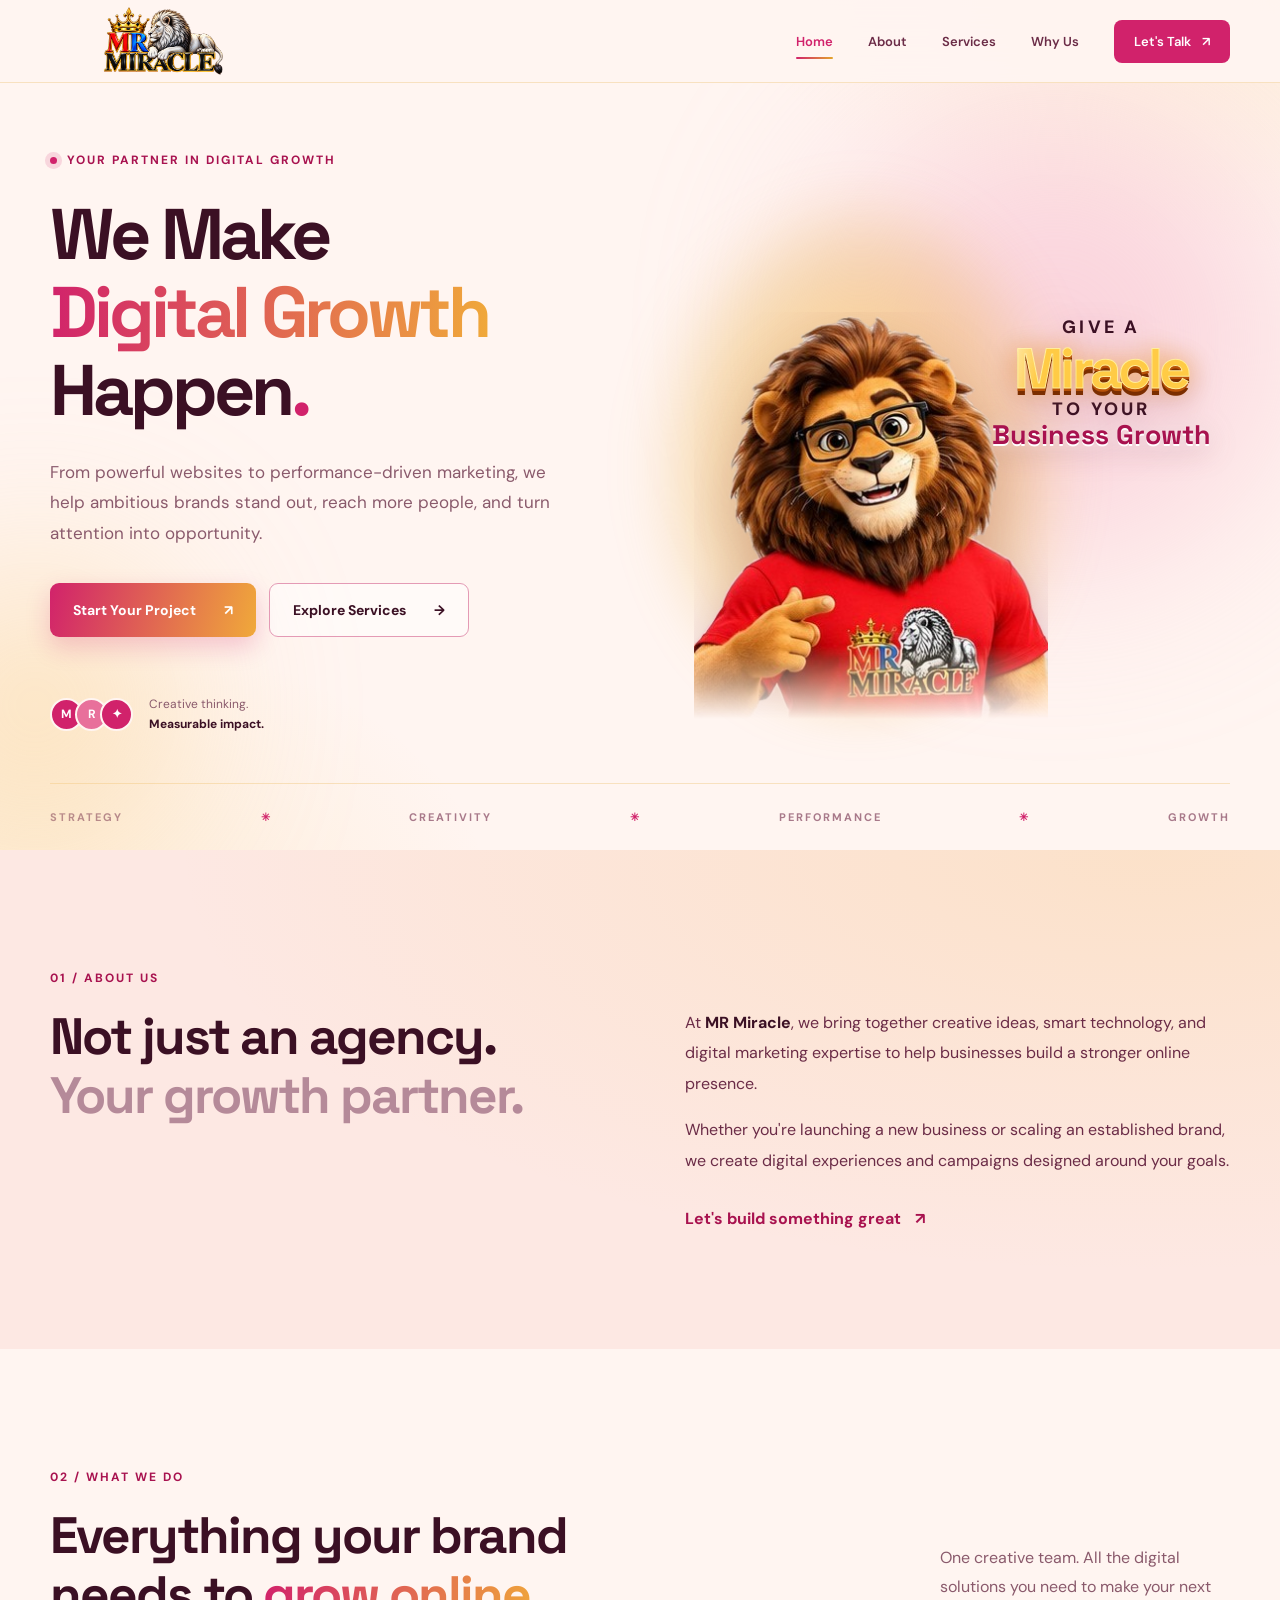
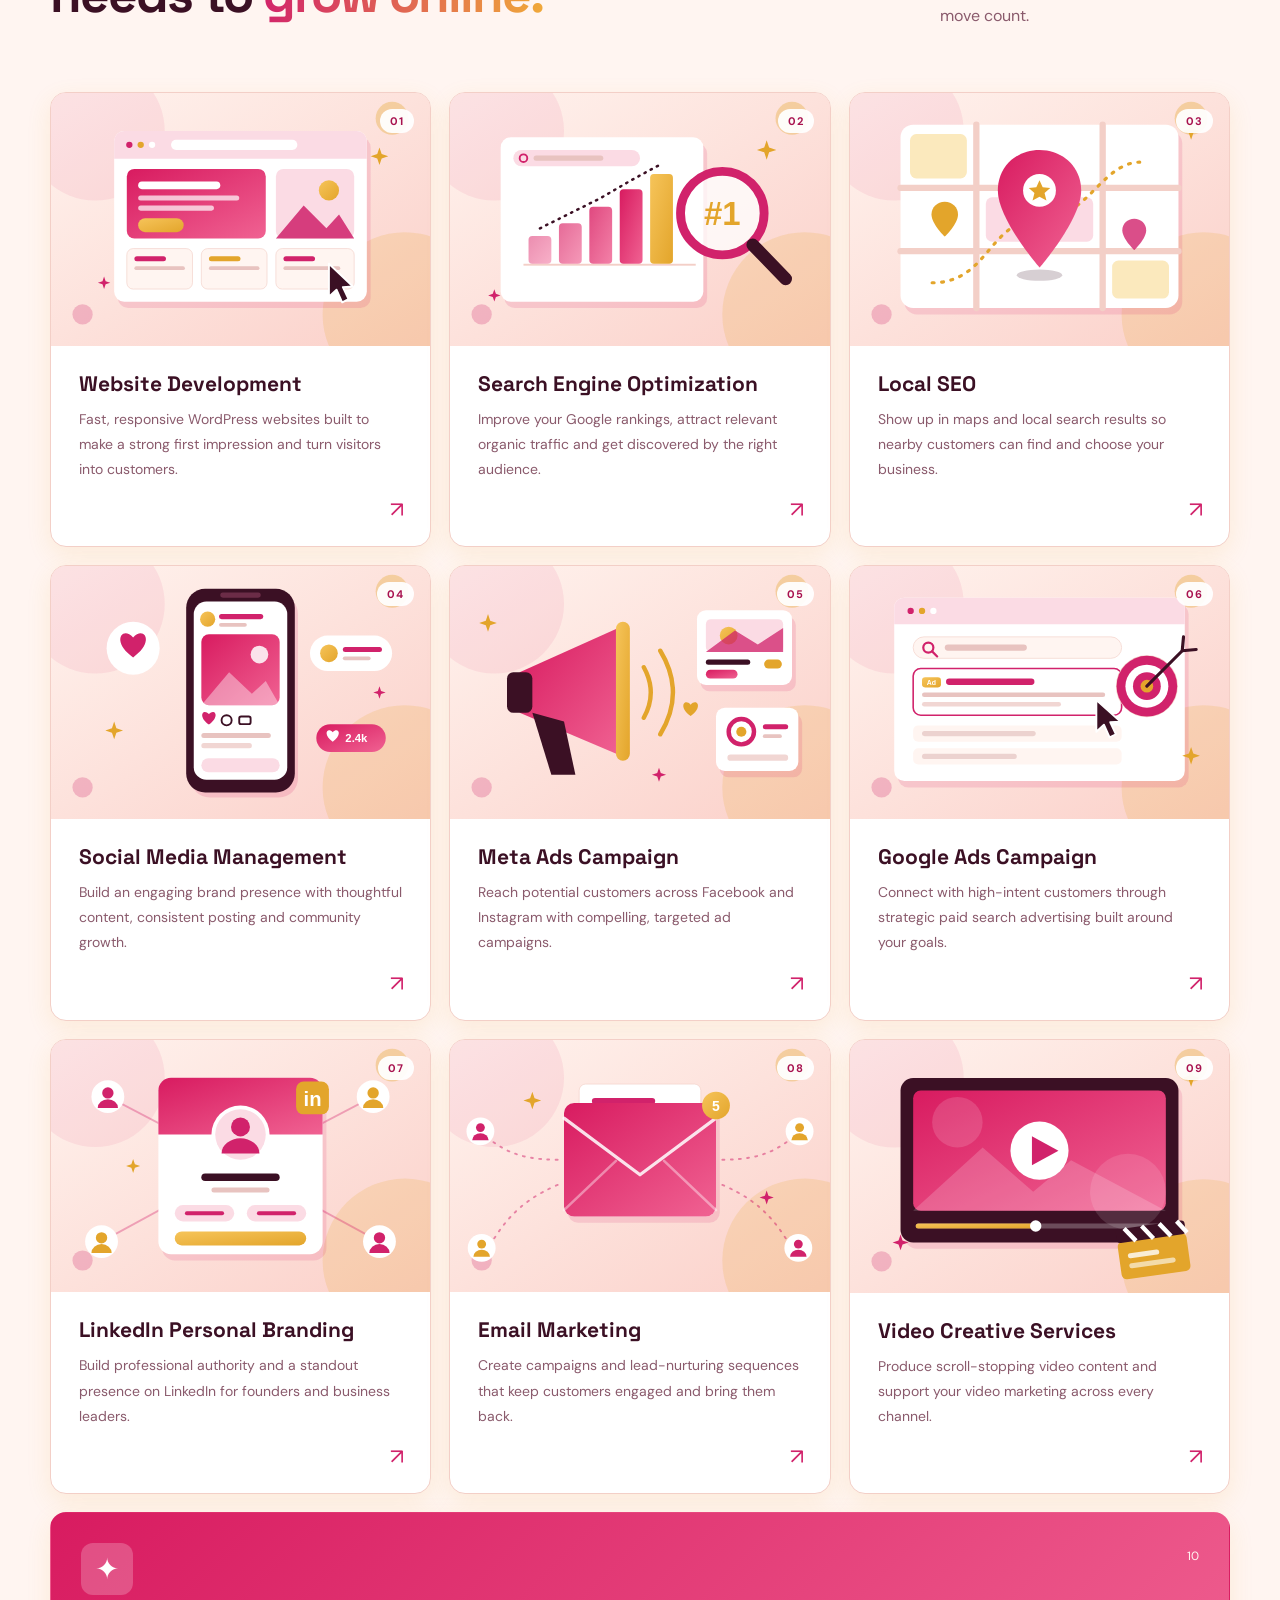
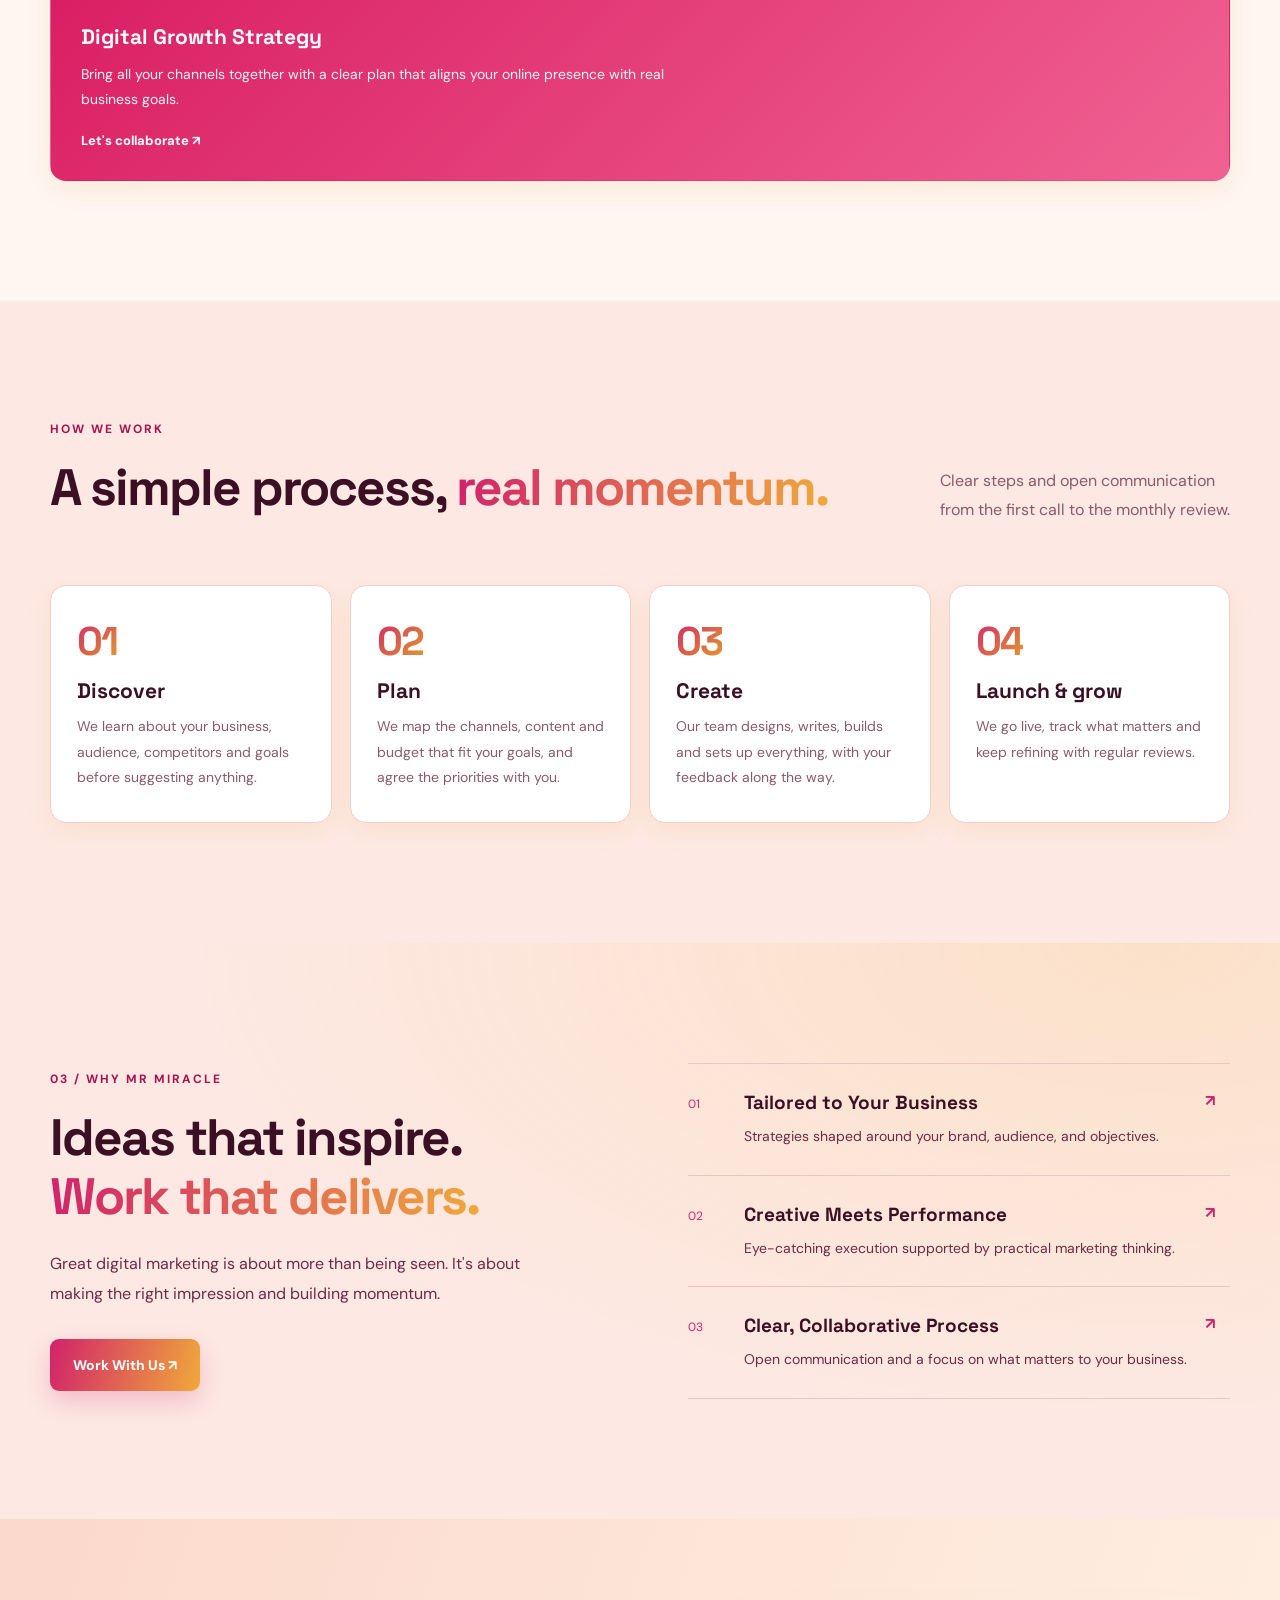
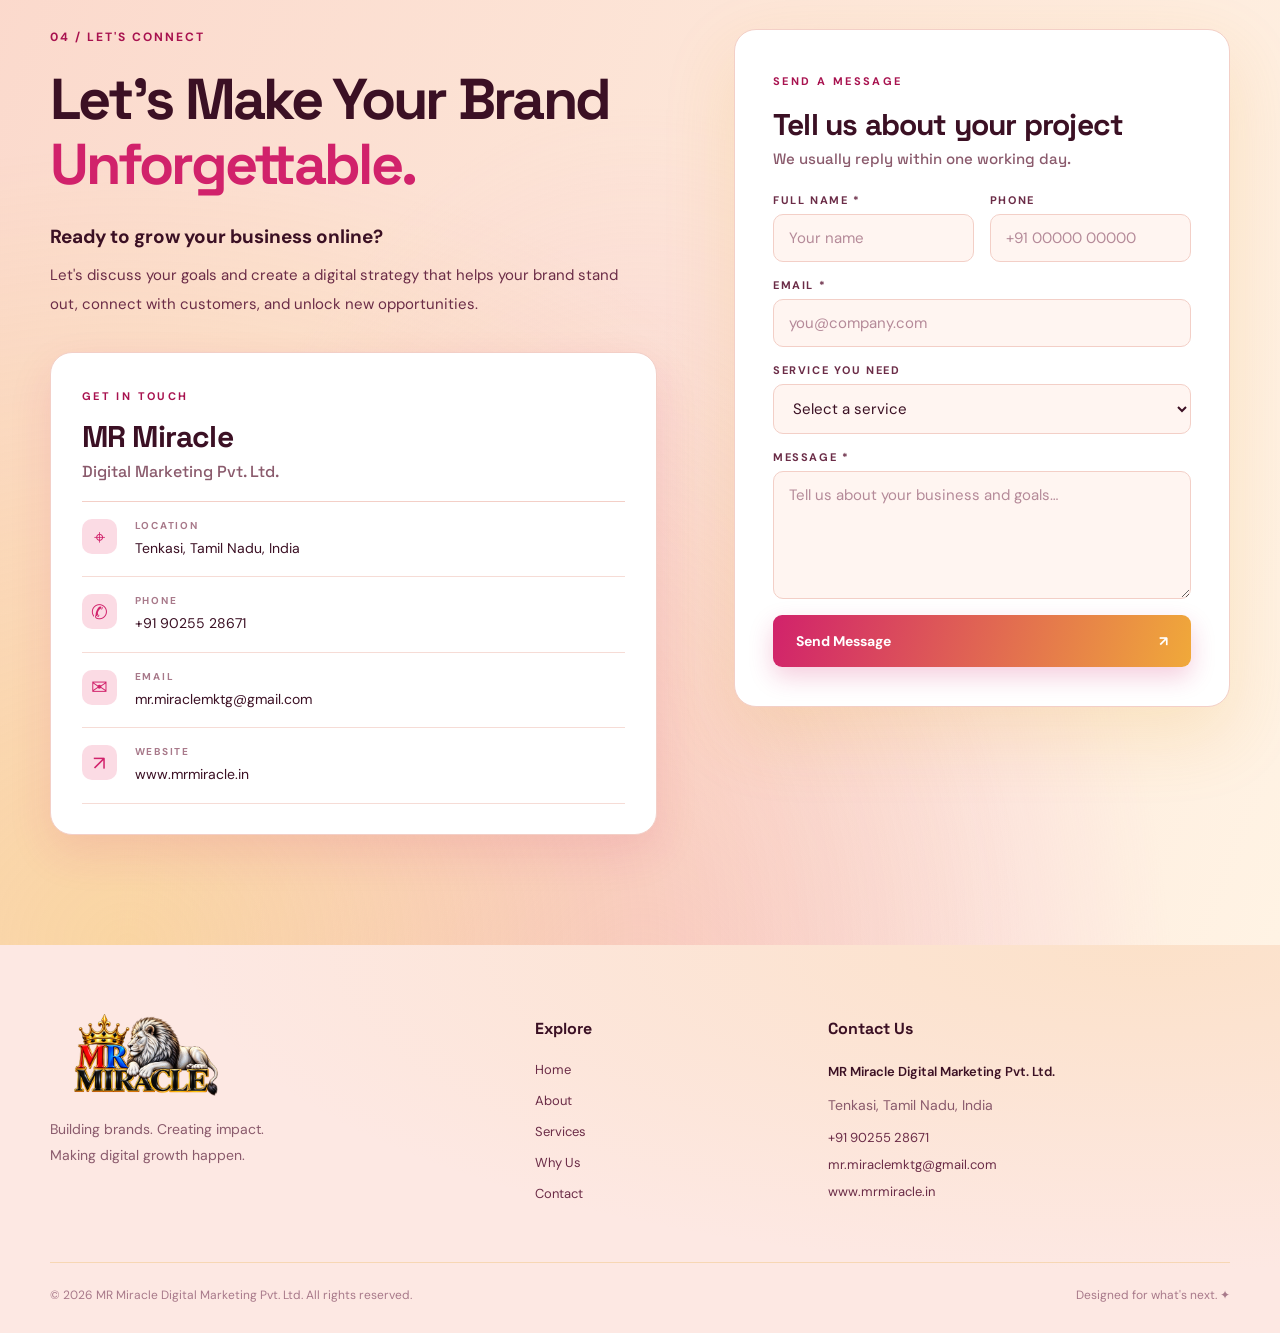
==== commit ec6c0bb0: "changed" ====
--- a/index.html
+++ b/index.html
@@ -188,7 +188,7 @@
 
         <div class="service-grid">
 <article class="service-card has-img">
-<a class="card-media" href="services.html#svc-website" tabindex="-1" aria-hidden="true"><img class="" src="images/svc-website.svg" alt="Illustration of a website page in a browser window" width="600" height="400" loading="lazy"></a>
+<a class="card-media" href="services.html#svc-website" tabindex="-1" aria-hidden="true"><img class="" src="[data-uri]" alt="Illustration of a website page in a browser window" width="600" height="400" loading="lazy"></a>
 <div class="service-icon">⌘</div>
 <span class="service-number">01</span>
 <h3><a href="services.html#svc-website">Website Development</a></h3>
@@ -196,7 +196,7 @@
 <a class="card-arrow" href="services.html#svc-website" aria-label="Read more about Website Development">↗</a>
 </article>
 <article class="service-card has-img">
-<a class="card-media" href="services.html#svc-seo" tabindex="-1" aria-hidden="true"><img class="" src="images/svc-seo.svg" alt="Illustration of a rising bar chart with a magnifying glass showing the number one ranking" width="600" height="400" loading="lazy"></a>
+<a class="card-media" href="services.html#svc-seo" tabindex="-1" aria-hidden="true"><img class="" src="[data-uri]" alt="Illustration of a rising bar chart with a magnifying glass showing the number one ranking" width="600" height="400" loading="lazy"></a>
 <div class="service-icon">◎</div>
 <span class="service-number">02</span>
 <h3><a href="services.html#svc-seo">Search Engine Optimization</a></h3>
@@ -204,7 +204,7 @@
 <a class="card-arrow" href="services.html#svc-seo" aria-label="Read more about Search Engine Optimization">↗</a>
 </article>
 <article class="service-card has-img">
-<a class="card-media" href="services.html#svc-local-seo" tabindex="-1" aria-hidden="true"><img class="" src="images/svc-local-seo.svg" alt="Illustration of a map with a highlighted location pin" width="600" height="400" loading="lazy"></a>
+<a class="card-media" href="services.html#svc-local-seo" tabindex="-1" aria-hidden="true"><img class="" src="[data-uri]" alt="Illustration of a map with a highlighted location pin" width="600" height="400" loading="lazy"></a>
 <div class="service-icon">⌖</div>
 <span class="service-number">03</span>
 <h3><a href="services.html#svc-local-seo">Local SEO</a></h3>
@@ -212,7 +212,7 @@
 <a class="card-arrow" href="services.html#svc-local-seo" aria-label="Read more about Local SEO">↗</a>
 </article>
 <article class="service-card has-img">
-<a class="card-media" href="services.html#svc-social" tabindex="-1" aria-hidden="true"><img class="" src="images/svc-social.svg" alt="Illustration of a social media post on a phone with likes and comments" width="600" height="400" loading="lazy"></a>
+<a class="card-media" href="services.html#svc-social" tabindex="-1" aria-hidden="true"><img class="" src="[data-uri]" alt="Illustration of a social media post on a phone with likes and comments" width="600" height="400" loading="lazy"></a>
 <div class="service-icon">◈</div>
 <span class="service-number">04</span>
 <h3><a href="services.html#svc-social">Social Media Management</a></h3>
@@ -220,7 +220,7 @@
 <a class="card-arrow" href="services.html#svc-social" aria-label="Read more about Social Media Management">↗</a>
 </article>
 <article class="service-card has-img">
-<a class="card-media" href="services.html#svc-meta-ads" tabindex="-1" aria-hidden="true"><img class="" src="images/svc-meta-ads.svg" alt="Illustration of a megaphone with ad cards for Facebook and Instagram" width="600" height="400" loading="lazy"></a>
+<a class="card-media" href="services.html#svc-meta-ads" tabindex="-1" aria-hidden="true"><img class="" src="[data-uri]" alt="Illustration of a megaphone with ad cards for Facebook and Instagram" width="600" height="400" loading="lazy"></a>
 <div class="service-icon">✳</div>
 <span class="service-number">05</span>
 <h3><a href="services.html#svc-meta-ads">Meta Ads Campaign</a></h3>
@@ -228,7 +228,7 @@
 <a class="card-arrow" href="services.html#svc-meta-ads" aria-label="Read more about Meta Ads Campaign">↗</a>
 </article>
 <article class="service-card has-img">
-<a class="card-media" href="services.html#svc-google-ads" tabindex="-1" aria-hidden="true"><img class="" src="images/svc-google-ads.svg" alt="Illustration of a search results page with a highlighted ad and target" width="600" height="400" loading="lazy"></a>
+<a class="card-media" href="services.html#svc-google-ads" tabindex="-1" aria-hidden="true"><img class="" src="[data-uri]" alt="Illustration of a search results page with a highlighted ad and target" width="600" height="400" loading="lazy"></a>
 <div class="service-icon">↗</div>
 <span class="service-number">06</span>
 <h3><a href="services.html#svc-google-ads">Google Ads Campaign</a></h3>
@@ -236,7 +236,7 @@
 <a class="card-arrow" href="services.html#svc-google-ads" aria-label="Read more about Google Ads Campaign">↗</a>
 </article>
 <article class="service-card has-img">
-<a class="card-media" href="services.html#svc-linkedin" tabindex="-1" aria-hidden="true"><img class="" src="images/svc-linkedin.svg" alt="Illustration of a LinkedIn style profile card connected to a network" width="600" height="400" loading="lazy"></a>
+<a class="card-media" href="services.html#svc-linkedin" tabindex="-1" aria-hidden="true"><img class="" src="[data-uri]" alt="Illustration of a LinkedIn style profile card connected to a network" width="600" height="400" loading="lazy"></a>
 <div class="service-icon">❖</div>
 <span class="service-number">07</span>
 <h3><a href="services.html#svc-linkedin">LinkedIn Personal Branding</a></h3>
@@ -244,7 +244,7 @@
 <a class="card-arrow" href="services.html#svc-linkedin" aria-label="Read more about LinkedIn Personal Branding">↗</a>
 </article>
 <article class="service-card has-img">
-<a class="card-media" href="services.html#svc-email" tabindex="-1" aria-hidden="true"><img class="" src="images/svc-email.svg" alt="Illustration of an email envelope sending campaigns to subscribers" width="600" height="400" loading="lazy"></a>
+<a class="card-media" href="services.html#svc-email" tabindex="-1" aria-hidden="true"><img class="" src="[data-uri]" alt="Illustration of an email envelope sending campaigns to subscribers" width="600" height="400" loading="lazy"></a>
 <div class="service-icon">✉</div>
 <span class="service-number">08</span>
 <h3><a href="services.html#svc-email">Email Marketing</a></h3>
@@ -252,7 +252,7 @@
 <a class="card-arrow" href="services.html#svc-email" aria-label="Read more about Email Marketing">↗</a>
 </article>
 <article class="service-card has-img">
-<a class="card-media" href="services.html#svc-video" tabindex="-1" aria-hidden="true"><img class="" src="images/svc-video.svg" alt="Illustration of a video player with a play button and clapperboard" width="600" height="400" loading="lazy"></a>
+<a class="card-media" href="services.html#svc-video" tabindex="-1" aria-hidden="true"><img class="" src="[data-uri]" alt="Illustration of a video player with a play button and clapperboard" width="600" height="400" loading="lazy"></a>
 <div class="service-icon">▶</div>
 <span class="service-number">09</span>
 <h3><a href="services.html#svc-video">Video Creative Services</a></h3>
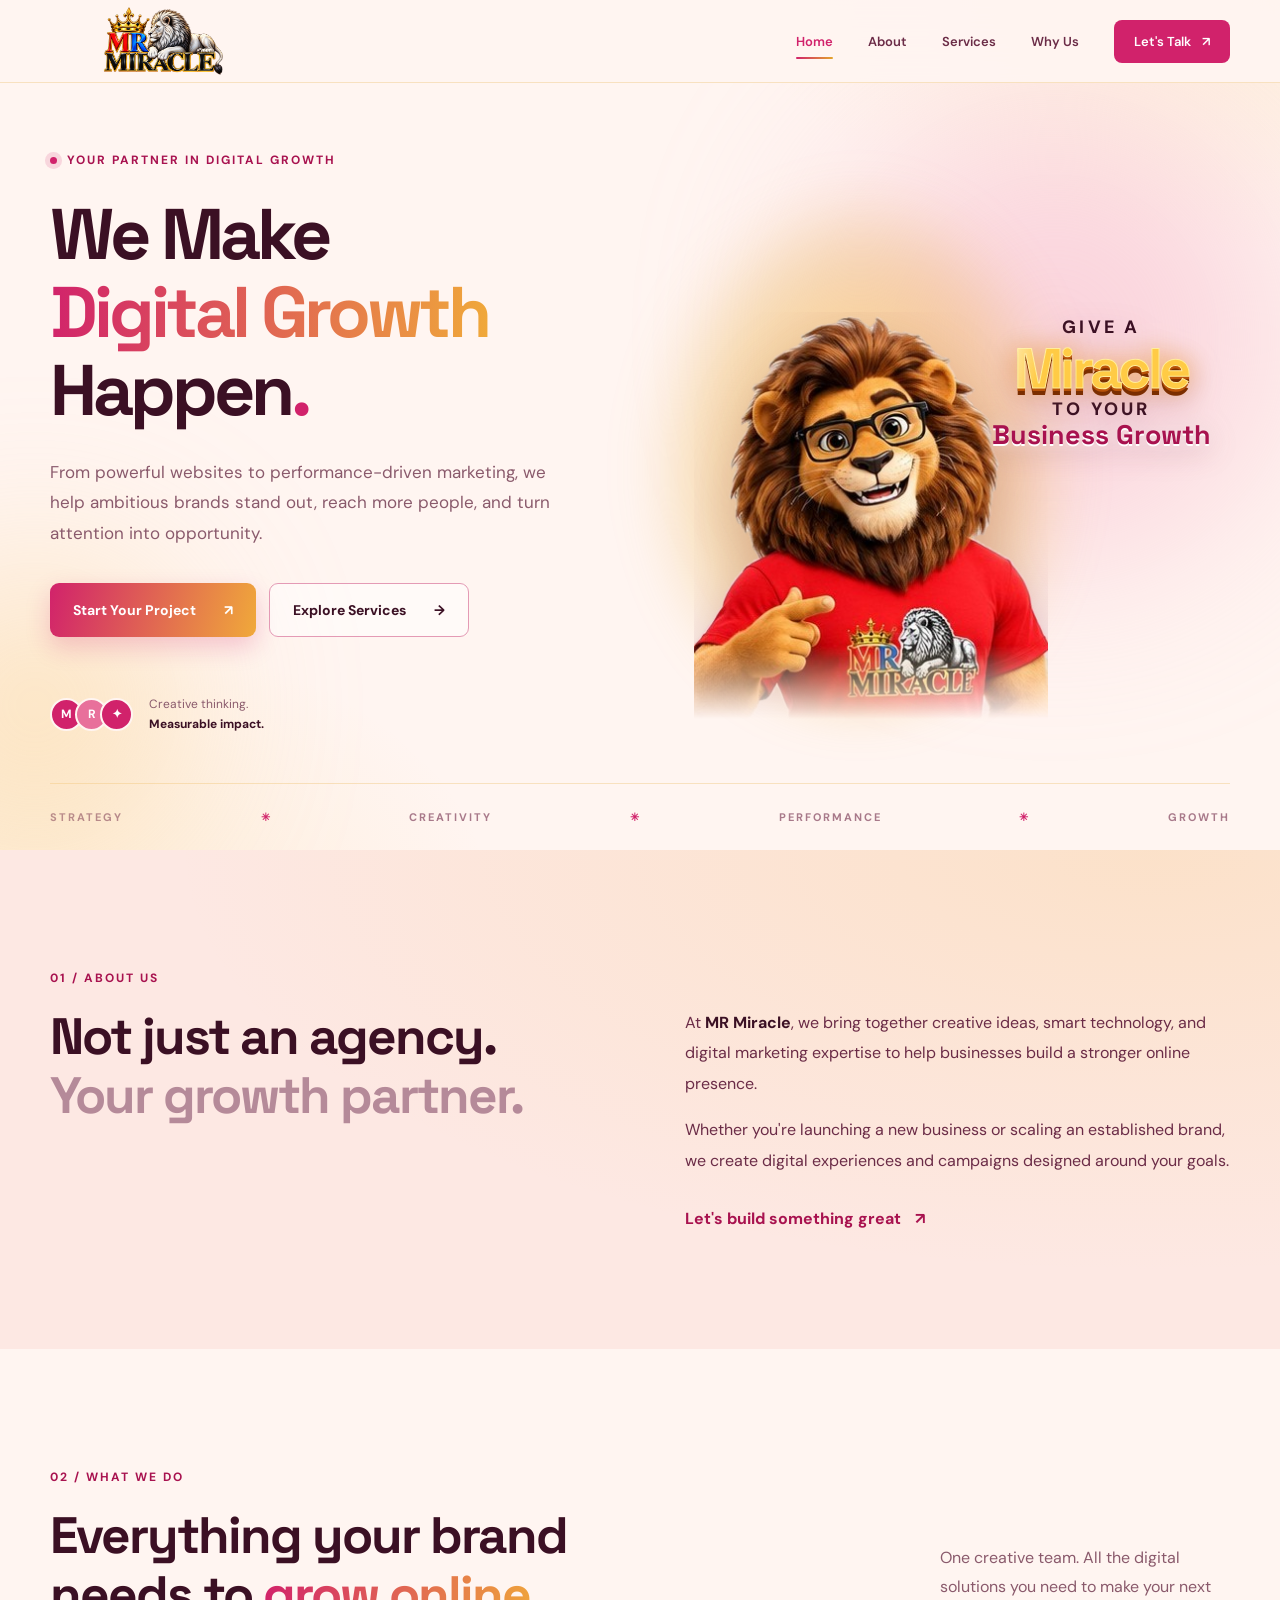
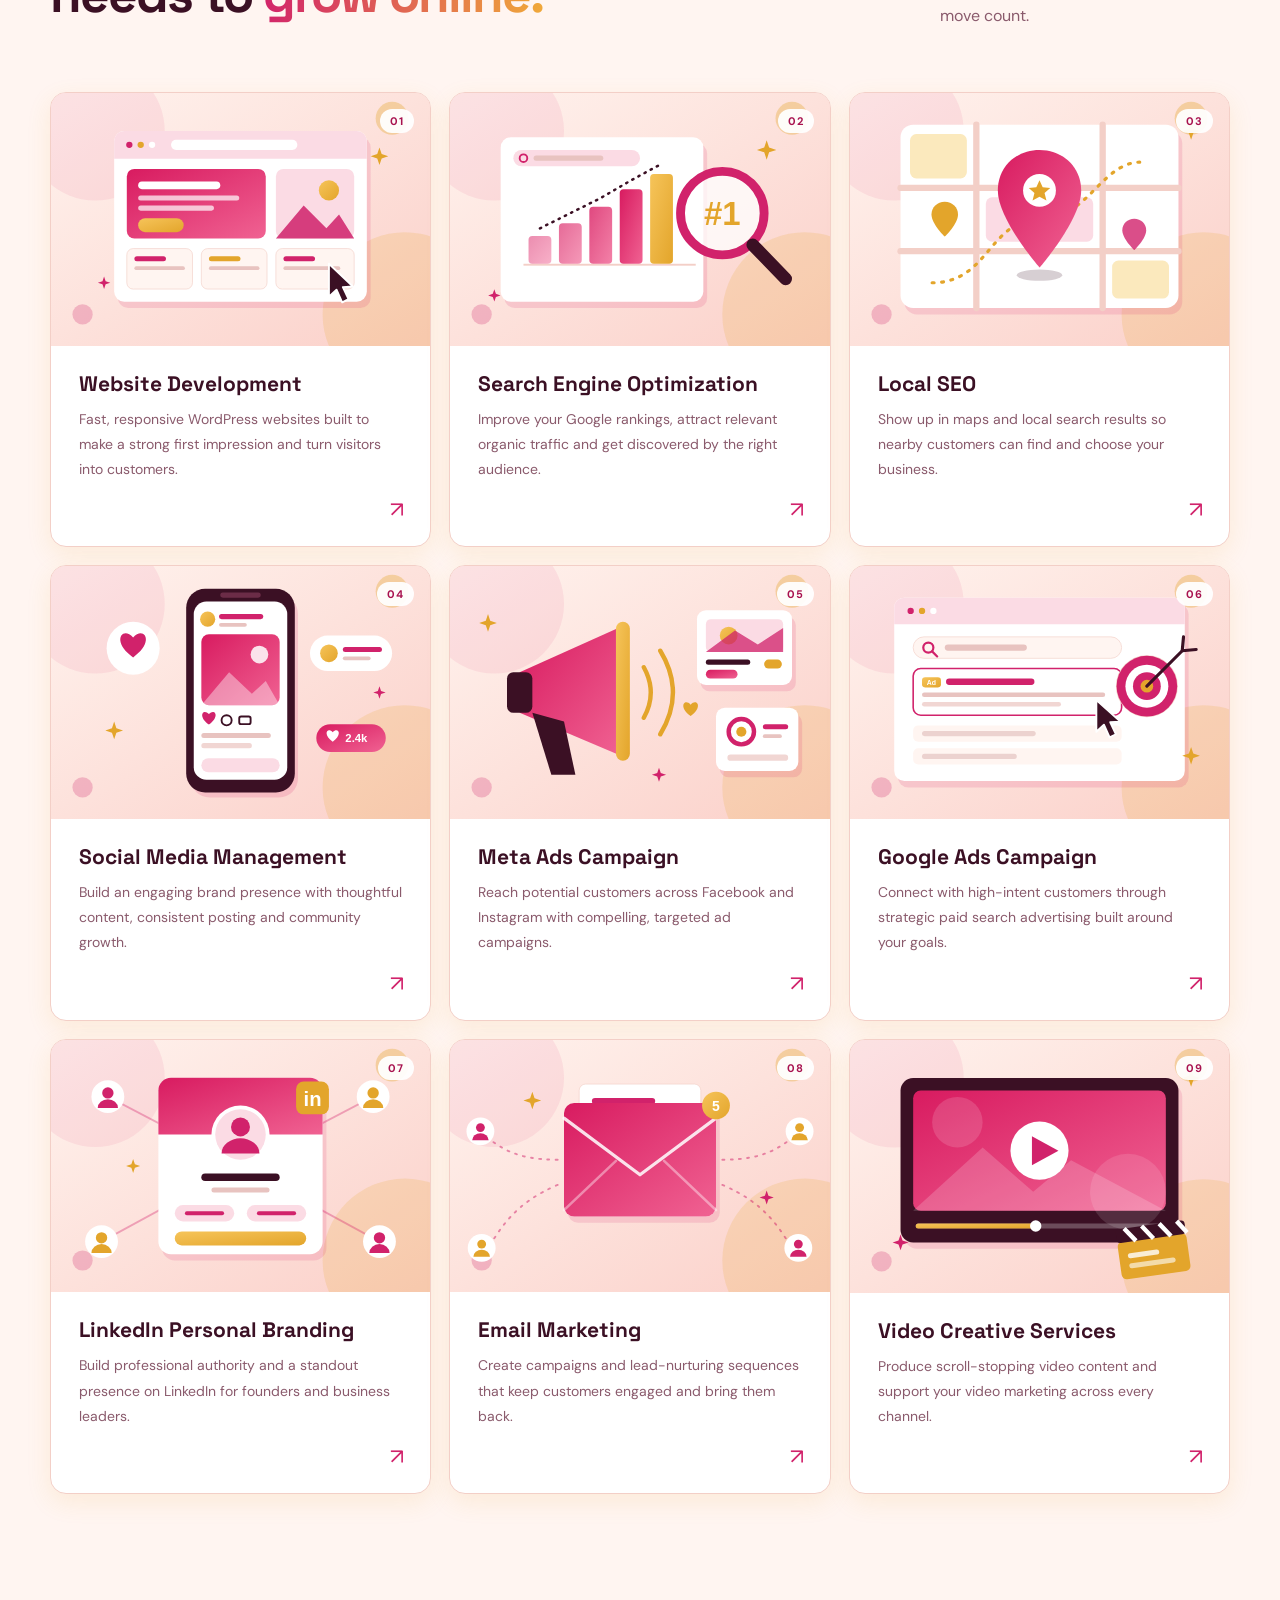
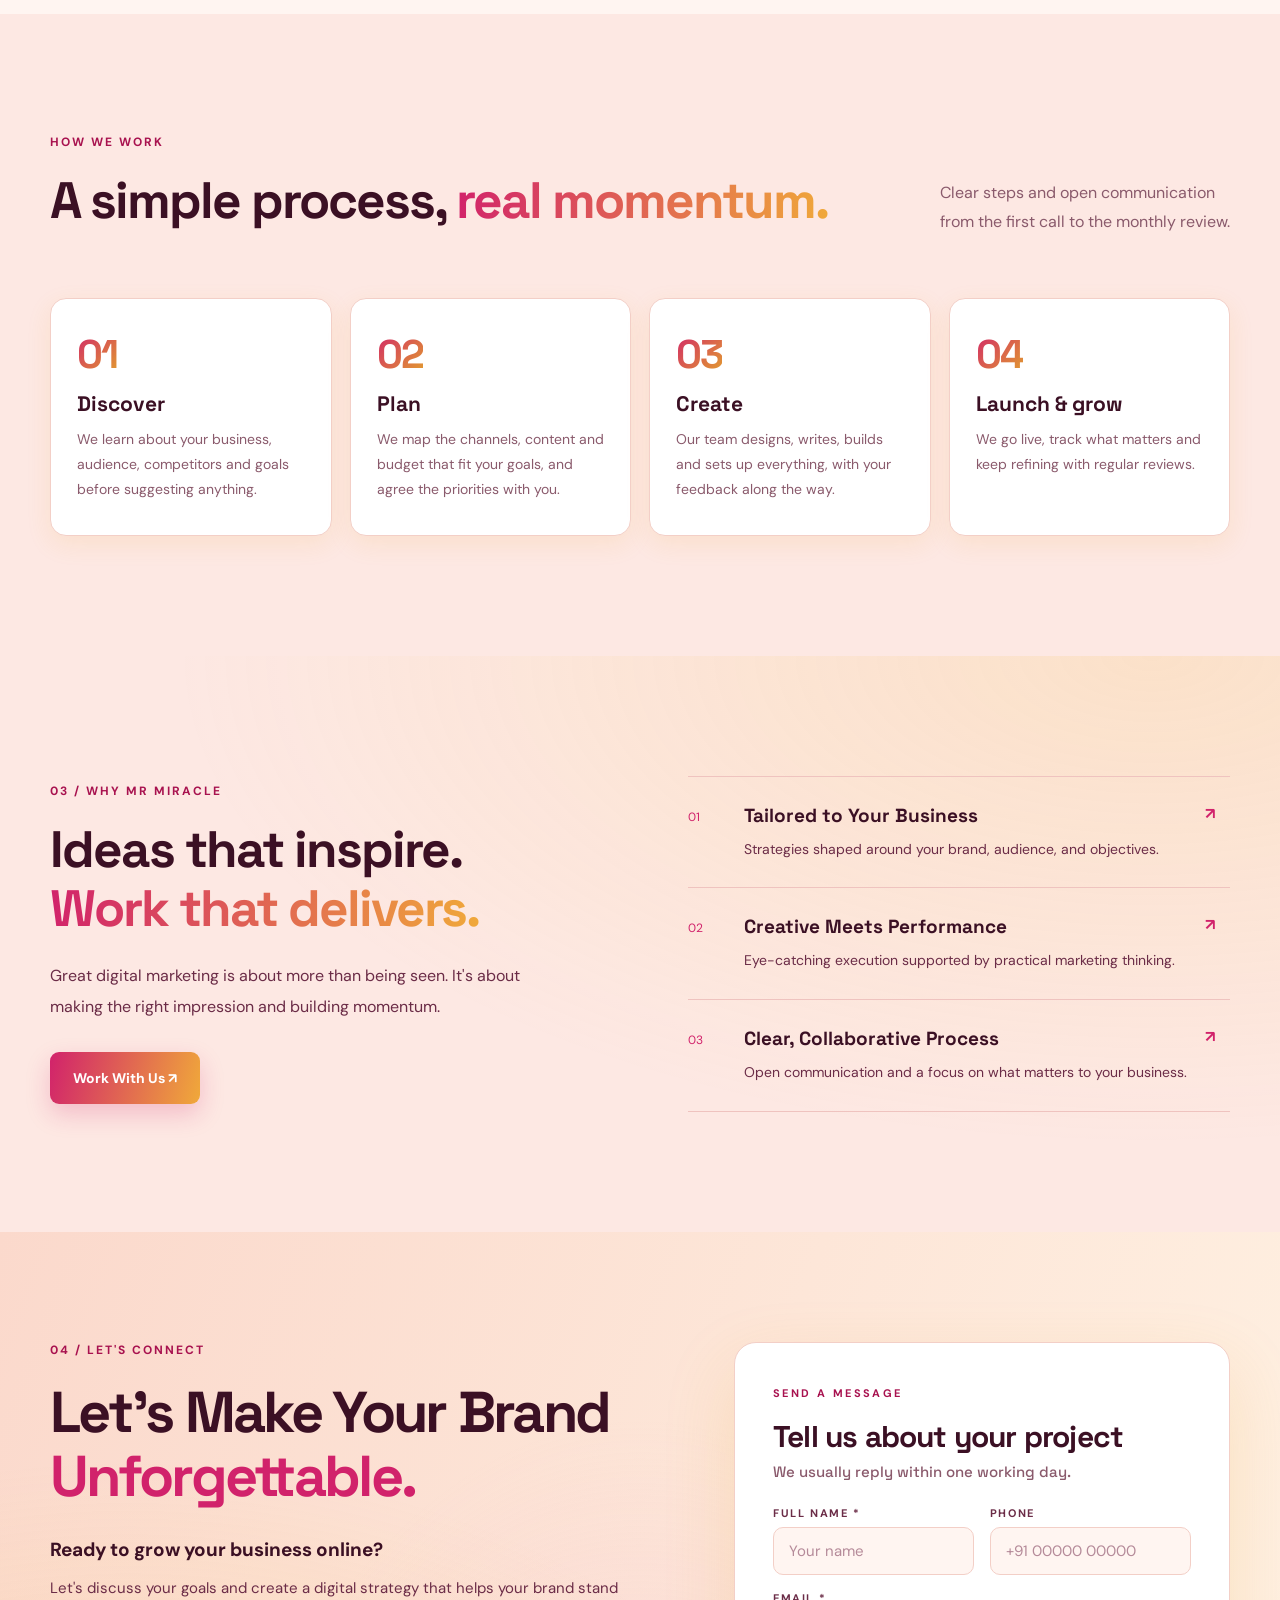
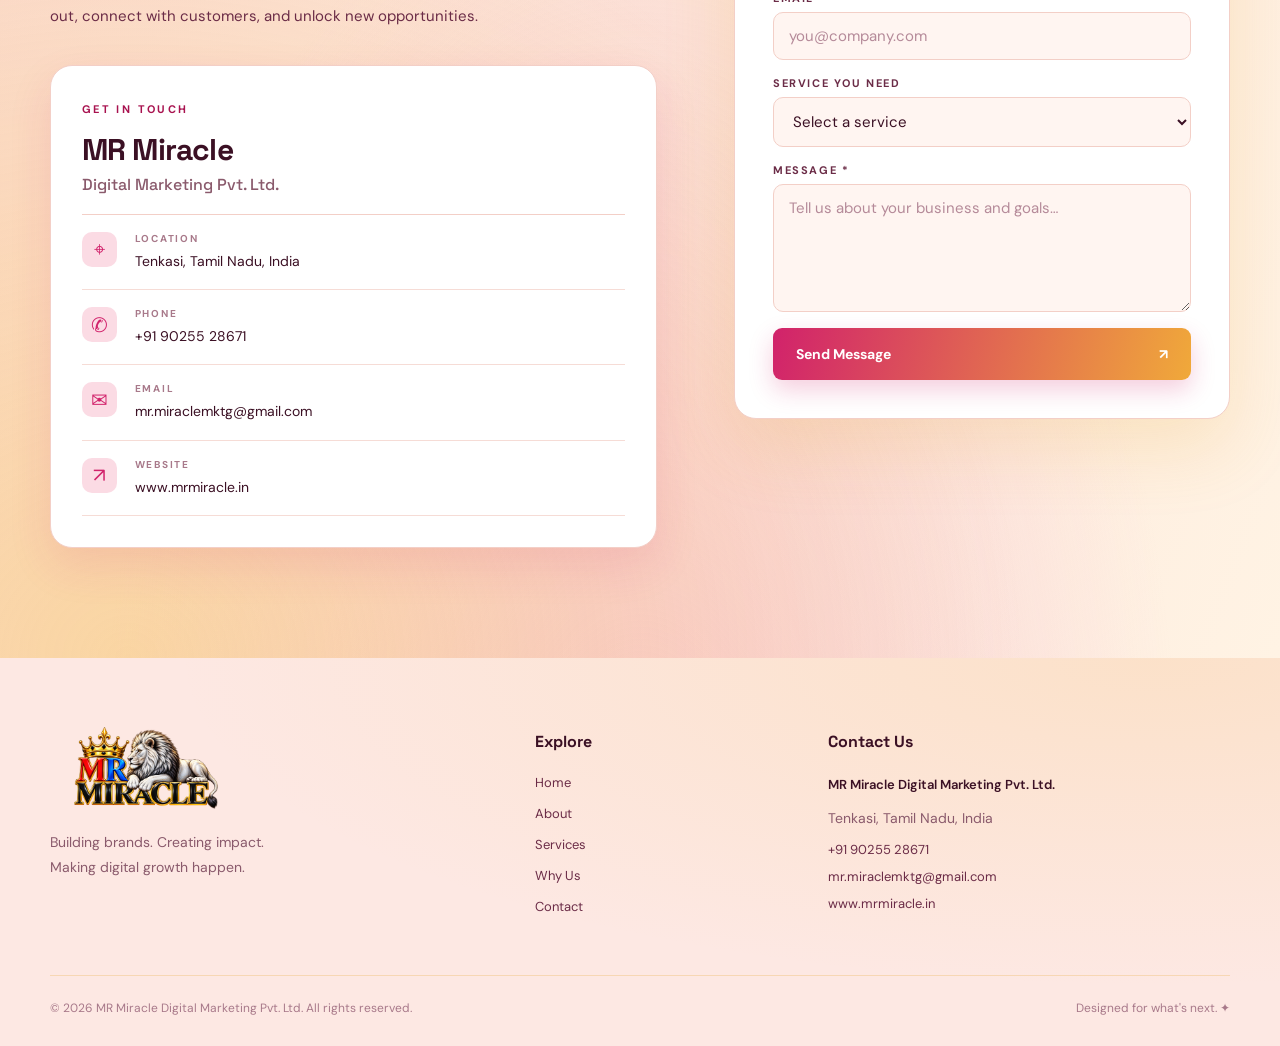
==== commit 140a829c: "changed" ====
--- a/index.html
+++ b/index.html
@@ -259,13 +259,7 @@
 <p>Produce scroll-stopping video content and support your video marketing across every channel.</p>
 <a class="card-arrow" href="services.html#svc-video" aria-label="Read more about Video Creative Services">↗</a>
 </article>
-<article class="service-card feature-card">
-<div class="service-icon">✦</div>
-<span class="service-number">10</span>
-<h3>Digital Growth Strategy</h3>
-<p>Bring all your channels together with a clear plan that aligns your online presence with real business goals.</p>
-<a href="contact.html">Let's collaborate ↗</a>
-</article>
+
 </div>
 
       </div>
--- a/style.css
+++ b/style.css
@@ -1324,4 +1324,48 @@
   .svc-row { padding: 40px 0; }
   .values-grid { grid-template-columns: 1fr; }
 }
-@media (max-width: 640px) { .svc-strip { grid-template-columns: repeat(2, 1fr); } .process-grid { grid-template-columns: 1fr; } .service-card.has-img { min-height: 0; } }+@media (max-width: 640px) { .svc-strip { grid-template-columns: repeat(2, 1fr); } .process-grid { grid-template-columns: 1fr; } .service-card.has-img { min-height: 0; } }
+
+/* =====================================================
+   ABOUT / WHY US EXTRA SECTIONS
+   ===================================================== */
+.split-section.alt { background: var(--bg-alt); }
+.mv-grid { display: grid; grid-template-columns: 1fr 1fr; gap: 22px; }
+.mv-card { background: #fff; border: 1px solid var(--line); border-radius: 20px; overflow: hidden; box-shadow: 0 10px 30px #e3a52b26; }
+.mv-media img { display: block; width: 100%; height: auto; aspect-ratio: 3 / 2; object-fit: cover; }
+.mv-copy { padding: 28px 30px 34px; }
+.mv-copy h3 { font-size: 26px; letter-spacing: -.8px; line-height: 1.25; margin: 12px 0 12px; }
+.mv-copy p { margin: 0; color: var(--text-soft); line-height: 1.85; font-size: 15px; }
+.roots-box { display: grid; grid-template-columns: 1.1fr .9fr; gap: clamp(30px,5vw,70px); align-items: center; background: linear-gradient(135deg, #fff, #fff3df); border: 1px solid var(--line); border-radius: 26px; padding: clamp(28px,5vw,60px); box-shadow: 0 20px 60px #e3a52b2e; }
+.roots-box h2 { font-size: clamp(30px,3.4vw,44px); line-height: 1.15; letter-spacing: -1.4px; margin: 16px 0 16px; }
+.roots-box p { margin: 0; color: var(--text-soft); line-height: 1.85; }
+.roots-points { display: grid; gap: 14px; }
+.roots-points div { background: #fff; border: 1px solid var(--line); border-left: 4px solid var(--gold); border-radius: 12px; padding: 16px 18px; }
+.roots-points strong { display: block; font: 700 17px 'Space Grotesk', sans-serif; margin-bottom: 4px; }
+.roots-points span { color: var(--muted); font-size: 14px; line-height: 1.6; }
+.reasons .values-grid { grid-template-columns: repeat(3, 1fr); }
+.compare-table { background: #fff; border: 1px solid var(--line); border-radius: 20px; overflow: hidden; box-shadow: 0 12px 36px #e3a52b26; }
+.compare-row { display: grid; grid-template-columns: .7fr 1fr 1.3fr; border-bottom: 1px solid var(--line); }
+.compare-row:last-child { border-bottom: 0; }
+.compare-row > div { padding: 20px 24px; font-size: 15px; line-height: 1.6; color: var(--muted); }
+.compare-row > div:first-child { font: 700 15px 'Space Grotesk', sans-serif; color: var(--text); }
+.compare-row .us { background: #fff6e3; color: var(--text); font-weight: 600; }
+.compare-row.head > div { font: 800 12px 'DM Sans', sans-serif; letter-spacing: 2px; text-transform: uppercase; color: var(--text-soft); background: #fdeee9; }
+.compare-row.head .us { background: linear-gradient(105deg, var(--pink), #f0a93a); color: #fff; }
+.promise-grid { display: grid; grid-template-columns: repeat(4, 1fr); gap: 18px; }
+.promise-card { background: #fff; border: 1px solid var(--line); border-radius: 16px; padding: 28px 24px 30px; box-shadow: 0 8px 24px #e3a52b1f; text-align: center; }
+.promise-card span { display: inline-grid; place-items: center; width: 46px; height: 46px; border-radius: 50%; background: linear-gradient(135deg, var(--pink), var(--gold)); color: #fff; font-weight: 800; font-size: 15px; }
+.promise-card h3 { font-size: 20px; margin: 16px 0 8px; }
+.promise-card p { margin: 0; color: var(--muted); font-size: 14px; line-height: 1.75; }
+@media (max-width: 900px) {
+  .mv-grid, .roots-box { grid-template-columns: 1fr; }
+  .reasons .values-grid { grid-template-columns: 1fr; }
+  .promise-grid { grid-template-columns: repeat(2, 1fr); }
+  .compare-row { grid-template-columns: 1fr; }
+  .compare-row.head { display: none; }
+  .compare-row > div { padding: 12px 20px; }
+  .compare-row > div:first-child { padding-top: 18px; }
+  .compare-row > div:nth-child(2)::before { content: "Typical: "; font-weight: 700; color: var(--text-soft); }
+  .compare-row .us::before { content: "MR Miracle: "; color: var(--pink); }
+}
+@media (max-width: 640px) { .promise-grid { grid-template-columns: 1fr; } }
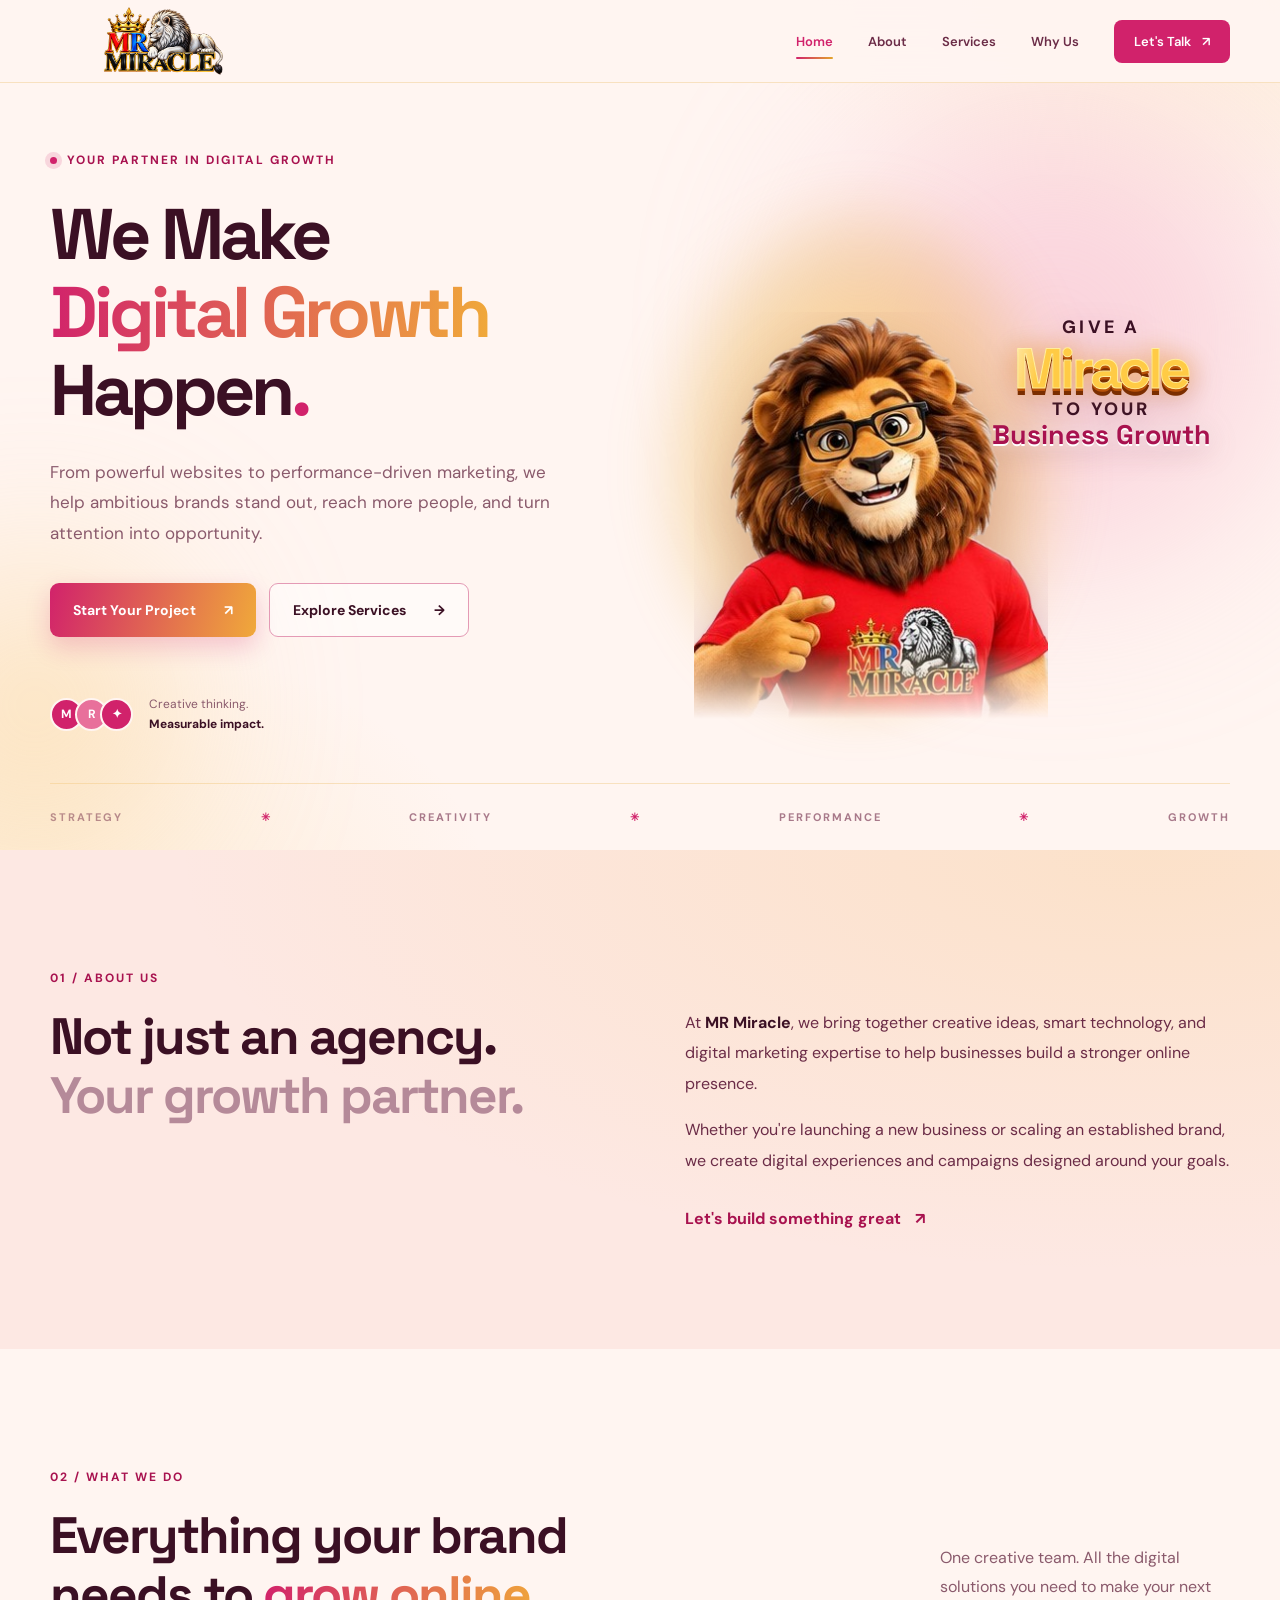
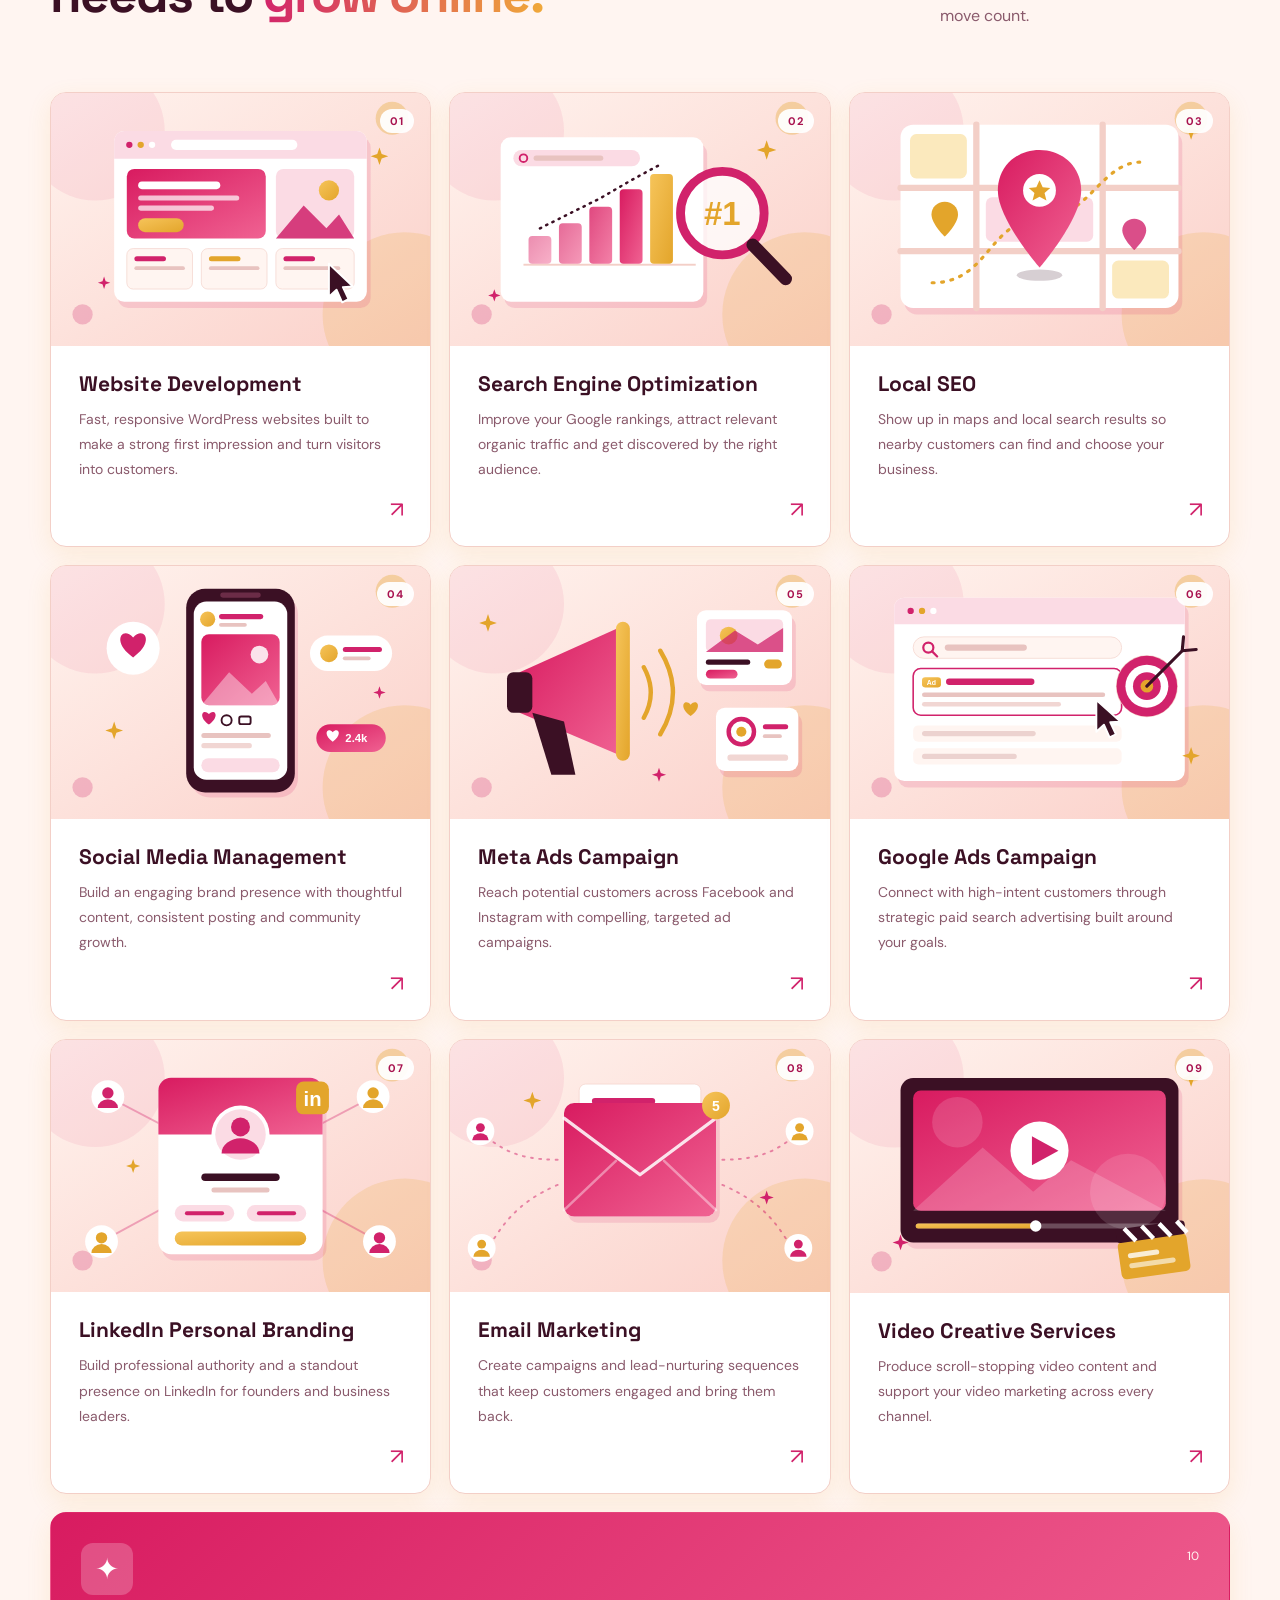
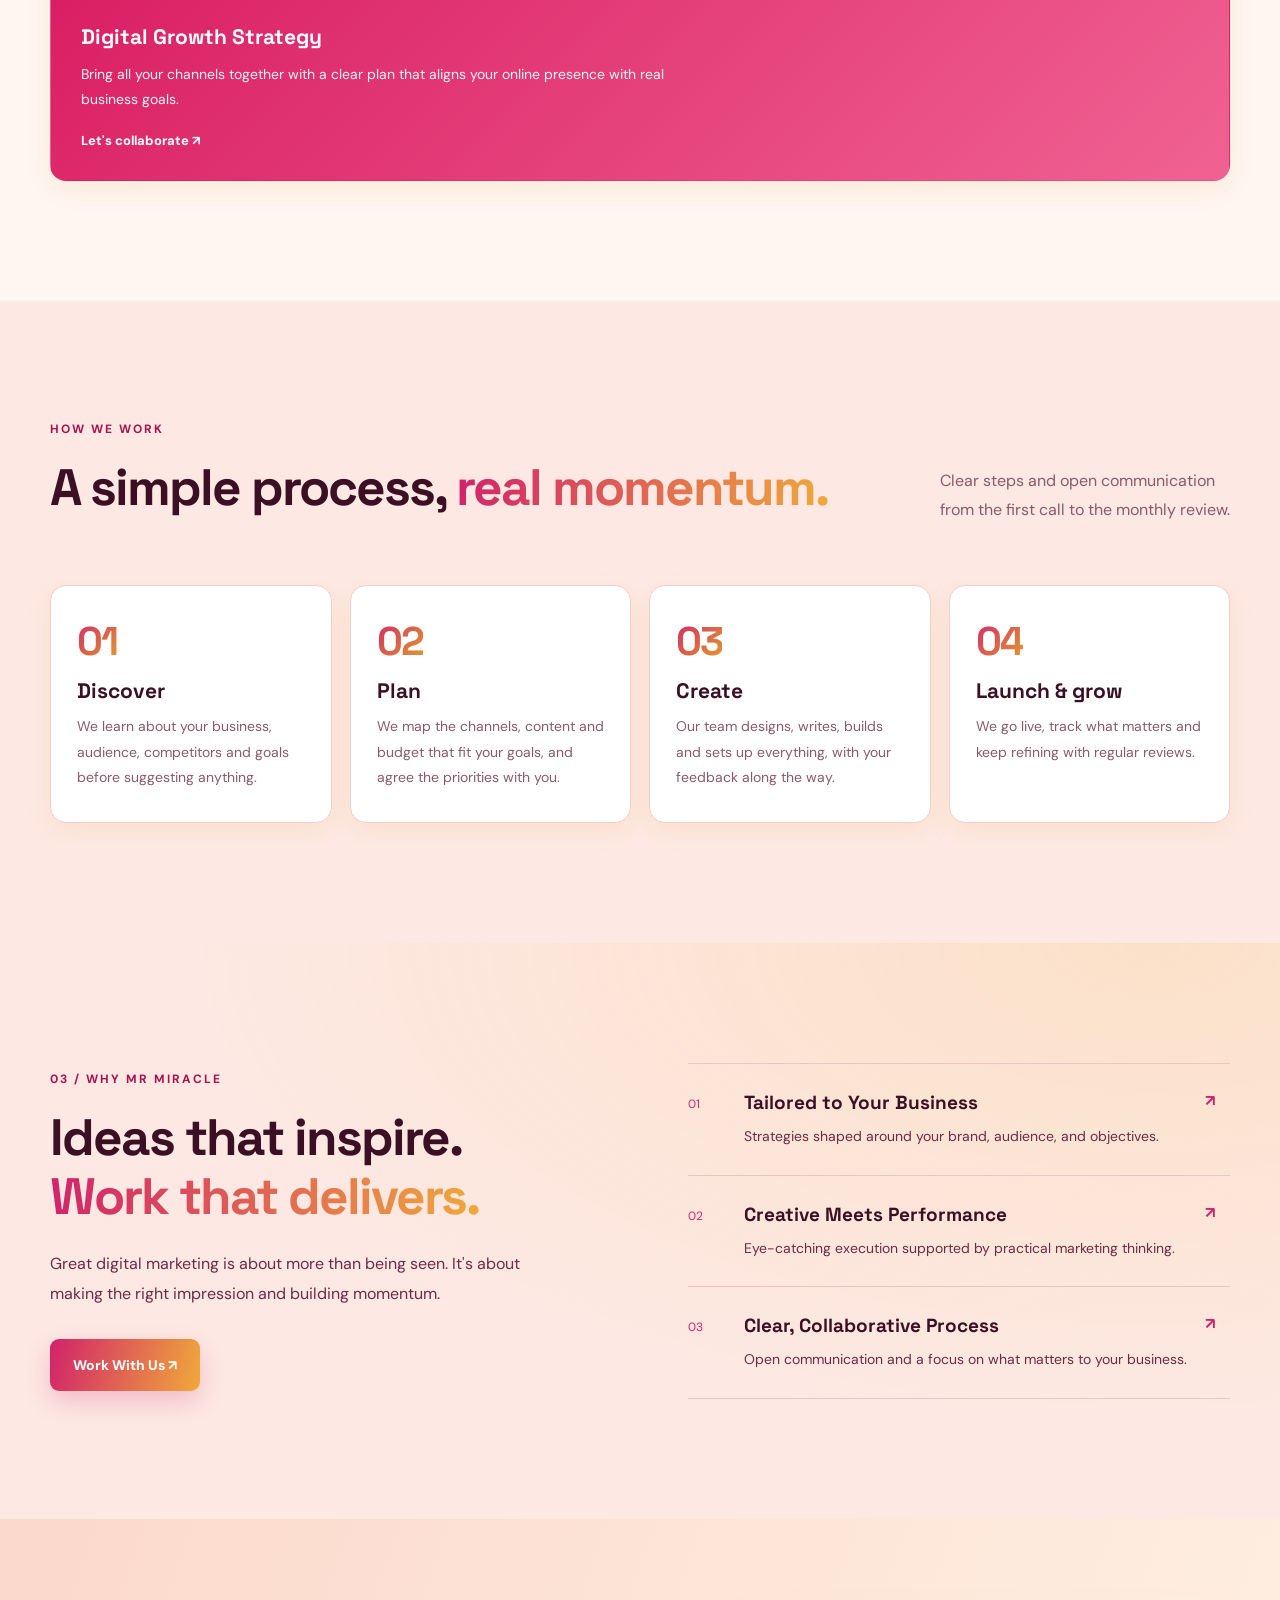
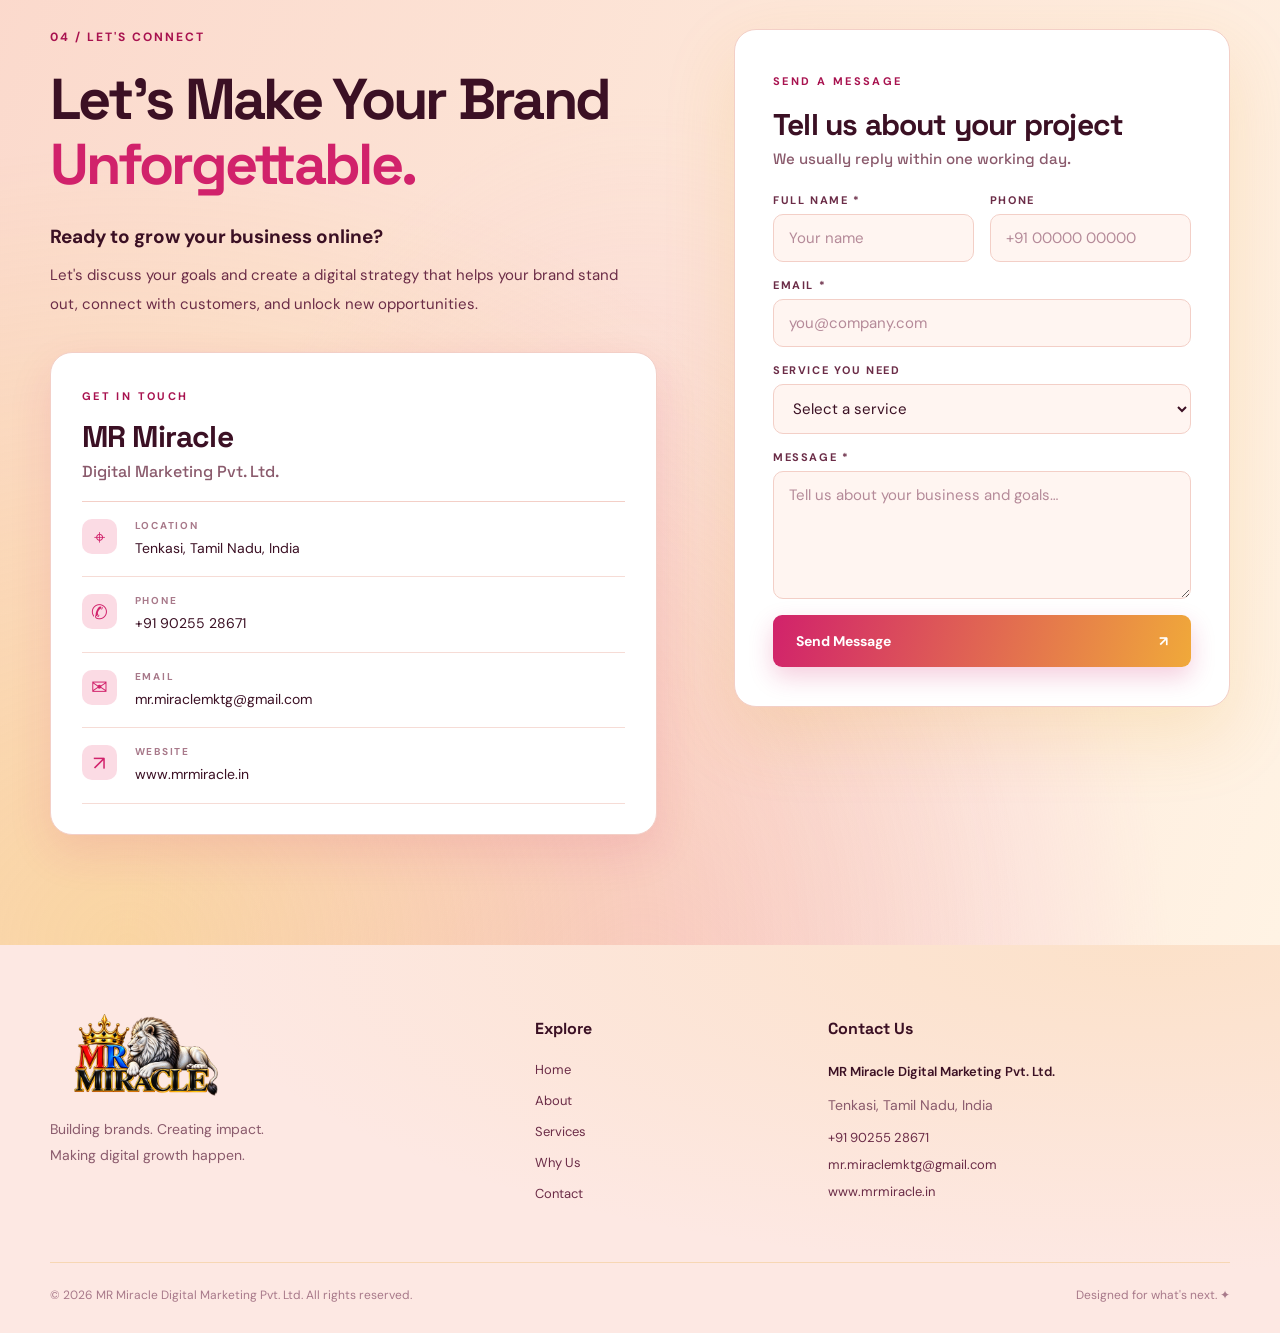
==== commit 78ec45cc: "changed" ====
--- a/index.html
+++ b/index.html
@@ -188,7 +188,7 @@
 
         <div class="service-grid">
 <article class="service-card has-img">
-<a class="card-media" href="services.html#svc-website" tabindex="-1" aria-hidden="true"><img class="" src="[data-uri]" alt="Illustration of a website page in a browser window" width="600" height="400" loading="lazy"></a>
+<a class="card-media" href="services.html#svc-website" tabindex="-1" aria-hidden="true"><img src="photos/svc-website.jpg" alt="Website Development" width="1200" height="800" loading="lazy" data-fallback="[data-uri]" onerror="this.onerror=null;this.src=this.dataset.fallback"></a>
 <div class="service-icon">⌘</div>
 <span class="service-number">01</span>
 <h3><a href="services.html#svc-website">Website Development</a></h3>
@@ -196,7 +196,7 @@
 <a class="card-arrow" href="services.html#svc-website" aria-label="Read more about Website Development">↗</a>
 </article>
 <article class="service-card has-img">
-<a class="card-media" href="services.html#svc-seo" tabindex="-1" aria-hidden="true"><img class="" src="[data-uri]" alt="Illustration of a rising bar chart with a magnifying glass showing the number one ranking" width="600" height="400" loading="lazy"></a>
+<a class="card-media" href="services.html#svc-seo" tabindex="-1" aria-hidden="true"><img src="photos/svc-seo.jpg" alt="Search Engine Optimization" width="1200" height="800" loading="lazy" data-fallback="[data-uri]" onerror="this.onerror=null;this.src=this.dataset.fallback"></a>
 <div class="service-icon">◎</div>
 <span class="service-number">02</span>
 <h3><a href="services.html#svc-seo">Search Engine Optimization</a></h3>
@@ -204,7 +204,7 @@
 <a class="card-arrow" href="services.html#svc-seo" aria-label="Read more about Search Engine Optimization">↗</a>
 </article>
 <article class="service-card has-img">
-<a class="card-media" href="services.html#svc-local-seo" tabindex="-1" aria-hidden="true"><img class="" src="[data-uri]" alt="Illustration of a map with a highlighted location pin" width="600" height="400" loading="lazy"></a>
+<a class="card-media" href="services.html#svc-local-seo" tabindex="-1" aria-hidden="true"><img src="photos/svc-local-seo.jpg" alt="Local SEO" width="1200" height="800" loading="lazy" data-fallback="[data-uri]" onerror="this.onerror=null;this.src=this.dataset.fallback"></a>
 <div class="service-icon">⌖</div>
 <span class="service-number">03</span>
 <h3><a href="services.html#svc-local-seo">Local SEO</a></h3>
@@ -212,7 +212,7 @@
 <a class="card-arrow" href="services.html#svc-local-seo" aria-label="Read more about Local SEO">↗</a>
 </article>
 <article class="service-card has-img">
-<a class="card-media" href="services.html#svc-social" tabindex="-1" aria-hidden="true"><img class="" src="[data-uri]" alt="Illustration of a social media post on a phone with likes and comments" width="600" height="400" loading="lazy"></a>
+<a class="card-media" href="services.html#svc-social" tabindex="-1" aria-hidden="true"><img src="photos/svc-social.jpg" alt="Social Media Management" width="1200" height="800" loading="lazy" data-fallback="[data-uri]" onerror="this.onerror=null;this.src=this.dataset.fallback"></a>
 <div class="service-icon">◈</div>
 <span class="service-number">04</span>
 <h3><a href="services.html#svc-social">Social Media Management</a></h3>
@@ -220,7 +220,7 @@
 <a class="card-arrow" href="services.html#svc-social" aria-label="Read more about Social Media Management">↗</a>
 </article>
 <article class="service-card has-img">
-<a class="card-media" href="services.html#svc-meta-ads" tabindex="-1" aria-hidden="true"><img class="" src="[data-uri]" alt="Illustration of a megaphone with ad cards for Facebook and Instagram" width="600" height="400" loading="lazy"></a>
+<a class="card-media" href="services.html#svc-meta-ads" tabindex="-1" aria-hidden="true"><img src="photos/svc-meta-ads.jpg" alt="Meta Ads Campaign" width="1200" height="800" loading="lazy" data-fallback="[data-uri]" onerror="this.onerror=null;this.src=this.dataset.fallback"></a>
 <div class="service-icon">✳</div>
 <span class="service-number">05</span>
 <h3><a href="services.html#svc-meta-ads">Meta Ads Campaign</a></h3>
@@ -228,7 +228,7 @@
 <a class="card-arrow" href="services.html#svc-meta-ads" aria-label="Read more about Meta Ads Campaign">↗</a>
 </article>
 <article class="service-card has-img">
-<a class="card-media" href="services.html#svc-google-ads" tabindex="-1" aria-hidden="true"><img class="" src="[data-uri]" alt="Illustration of a search results page with a highlighted ad and target" width="600" height="400" loading="lazy"></a>
+<a class="card-media" href="services.html#svc-google-ads" tabindex="-1" aria-hidden="true"><img src="photos/svc-google-ads.jpg" alt="Google Ads Campaign" width="1200" height="800" loading="lazy" data-fallback="[data-uri]" onerror="this.onerror=null;this.src=this.dataset.fallback"></a>
 <div class="service-icon">↗</div>
 <span class="service-number">06</span>
 <h3><a href="services.html#svc-google-ads">Google Ads Campaign</a></h3>
@@ -236,7 +236,7 @@
 <a class="card-arrow" href="services.html#svc-google-ads" aria-label="Read more about Google Ads Campaign">↗</a>
 </article>
 <article class="service-card has-img">
-<a class="card-media" href="services.html#svc-linkedin" tabindex="-1" aria-hidden="true"><img class="" src="[data-uri]" alt="Illustration of a LinkedIn style profile card connected to a network" width="600" height="400" loading="lazy"></a>
+<a class="card-media" href="services.html#svc-linkedin" tabindex="-1" aria-hidden="true"><img src="photos/svc-linkedin.jpg" alt="LinkedIn Personal Branding" width="1200" height="800" loading="lazy" data-fallback="[data-uri]" onerror="this.onerror=null;this.src=this.dataset.fallback"></a>
 <div class="service-icon">❖</div>
 <span class="service-number">07</span>
 <h3><a href="services.html#svc-linkedin">LinkedIn Personal Branding</a></h3>
@@ -244,7 +244,7 @@
 <a class="card-arrow" href="services.html#svc-linkedin" aria-label="Read more about LinkedIn Personal Branding">↗</a>
 </article>
 <article class="service-card has-img">
-<a class="card-media" href="services.html#svc-email" tabindex="-1" aria-hidden="true"><img class="" src="[data-uri]" alt="Illustration of an email envelope sending campaigns to subscribers" width="600" height="400" loading="lazy"></a>
+<a class="card-media" href="services.html#svc-email" tabindex="-1" aria-hidden="true"><img src="photos/svc-email.jpg" alt="Email Marketing" width="1200" height="800" loading="lazy" data-fallback="[data-uri]" onerror="this.onerror=null;this.src=this.dataset.fallback"></a>
 <div class="service-icon">✉</div>
 <span class="service-number">08</span>
 <h3><a href="services.html#svc-email">Email Marketing</a></h3>
@@ -252,14 +252,20 @@
 <a class="card-arrow" href="services.html#svc-email" aria-label="Read more about Email Marketing">↗</a>
 </article>
 <article class="service-card has-img">
-<a class="card-media" href="services.html#svc-video" tabindex="-1" aria-hidden="true"><img class="" src="[data-uri]" alt="Illustration of a video player with a play button and clapperboard" width="600" height="400" loading="lazy"></a>
+<a class="card-media" href="services.html#svc-video" tabindex="-1" aria-hidden="true"><img src="photos/svc-video.jpg" alt="Video Creative Services" width="1200" height="800" loading="lazy" data-fallback="[data-uri]" onerror="this.onerror=null;this.src=this.dataset.fallback"></a>
 <div class="service-icon">▶</div>
 <span class="service-number">09</span>
 <h3><a href="services.html#svc-video">Video Creative Services</a></h3>
 <p>Produce scroll-stopping video content and support your video marketing across every channel.</p>
 <a class="card-arrow" href="services.html#svc-video" aria-label="Read more about Video Creative Services">↗</a>
 </article>
-
+<article class="service-card feature-card">
+<div class="service-icon">✦</div>
+<span class="service-number">10</span>
+<h3>Digital Growth Strategy</h3>
+<p>Bring all your channels together with a clear plan that aligns your online presence with real business goals.</p>
+<a href="contact.html">Let's collaborate ↗</a>
+</article>
 </div>
 
       </div>
--- a/style.css
+++ b/style.css
@@ -1368,4 +1368,8 @@
   .compare-row > div:nth-child(2)::before { content: "Typical: "; font-weight: 700; color: var(--text-soft); }
   .compare-row .us::before { content: "MR Miracle: "; color: var(--pink); }
 }
-@media (max-width: 640px) { .promise-grid { grid-template-columns: 1fr; } }+@media (max-width: 640px) { .promise-grid { grid-template-columns: 1fr; } }
+
+/* Photos for services (fall back to illustrations if a photo is missing) */
+.svc-media img { aspect-ratio: 3 / 2; object-fit: cover; }
+.svc-tile img, .service-card.has-img .card-media img { object-fit: cover; }
